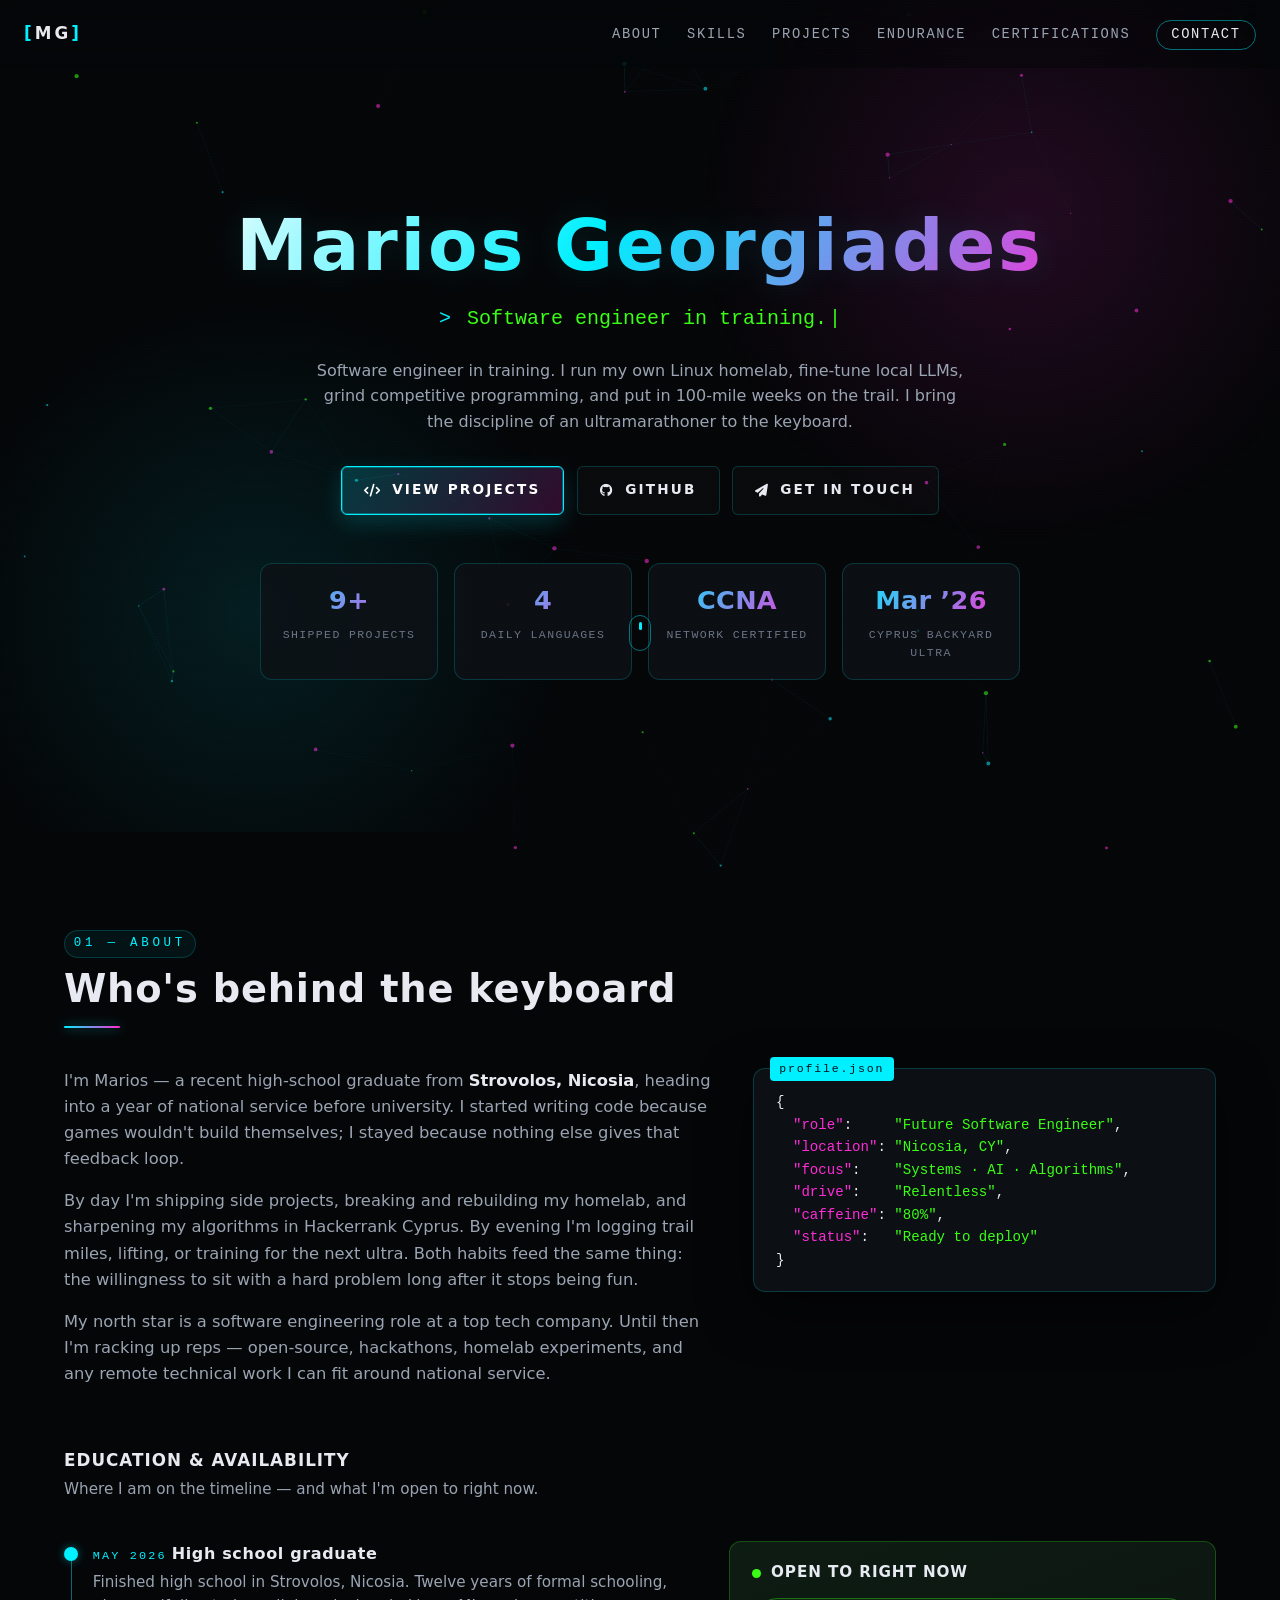
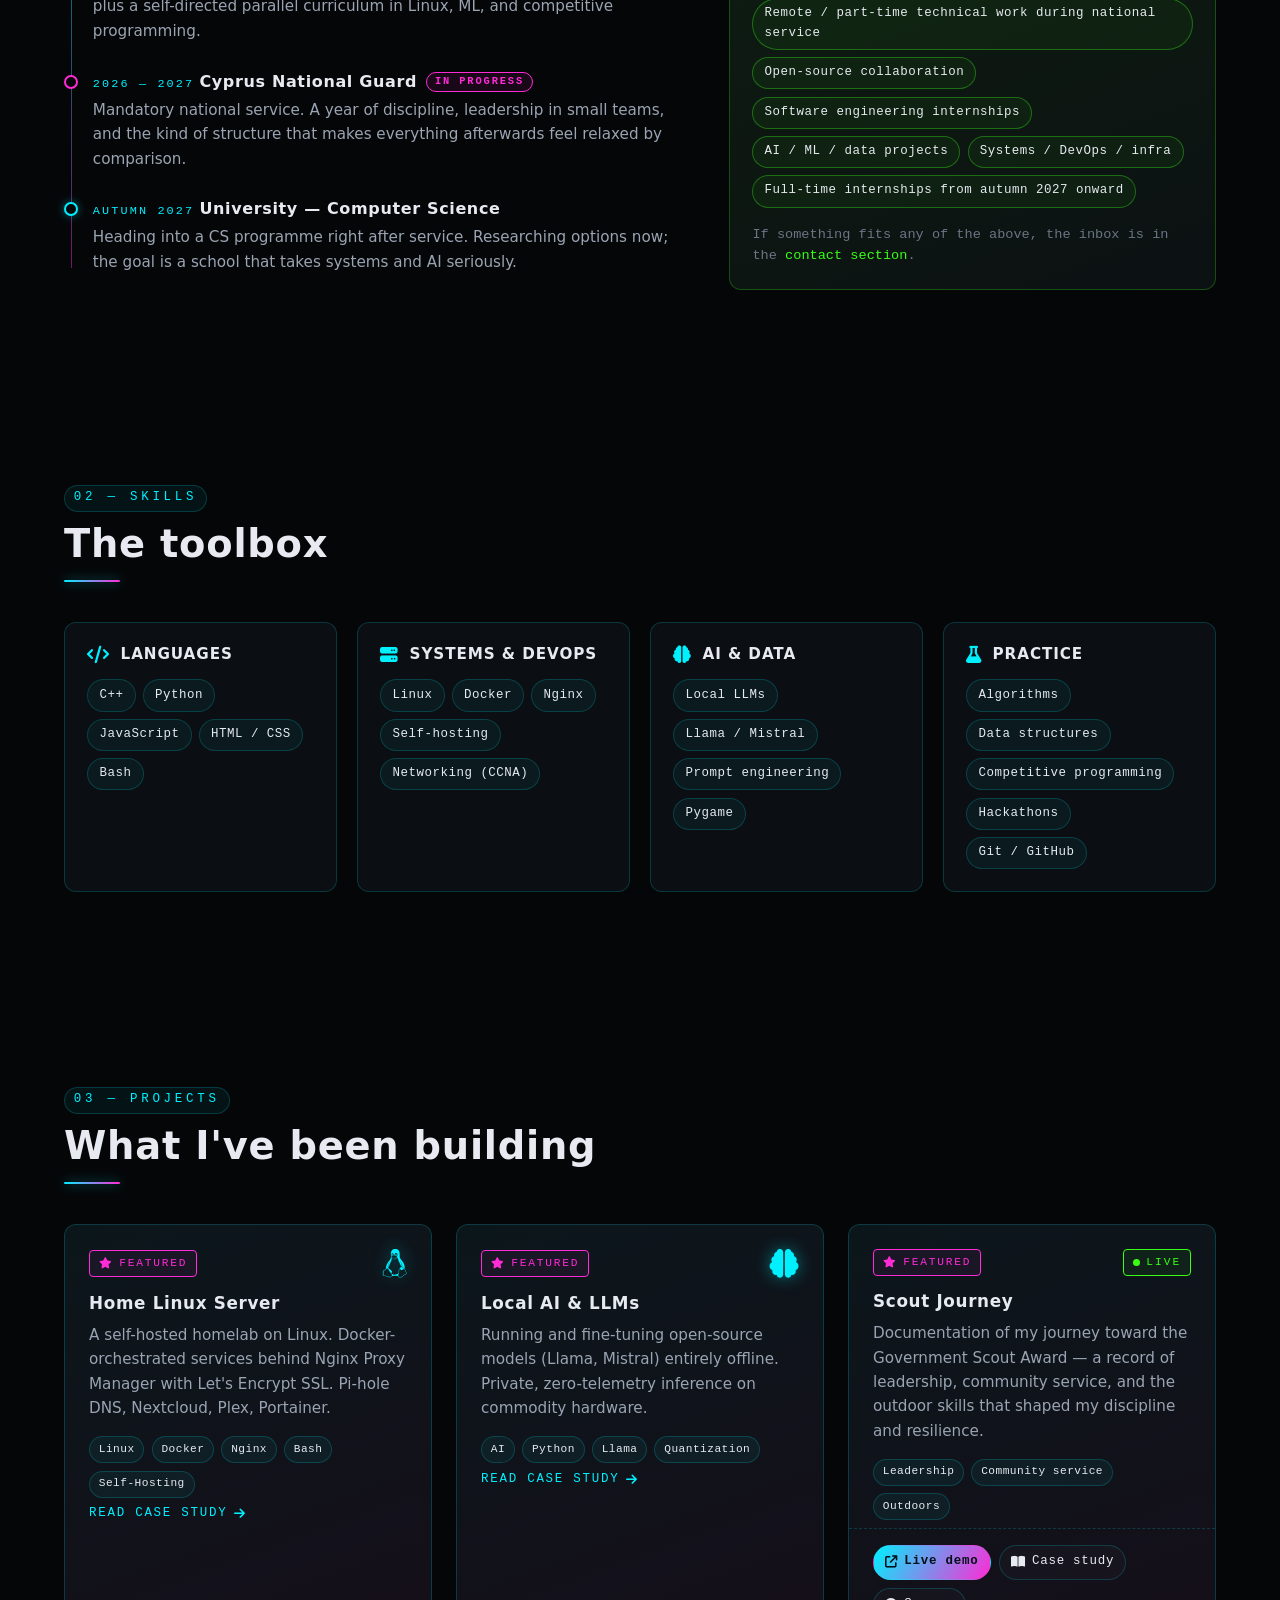
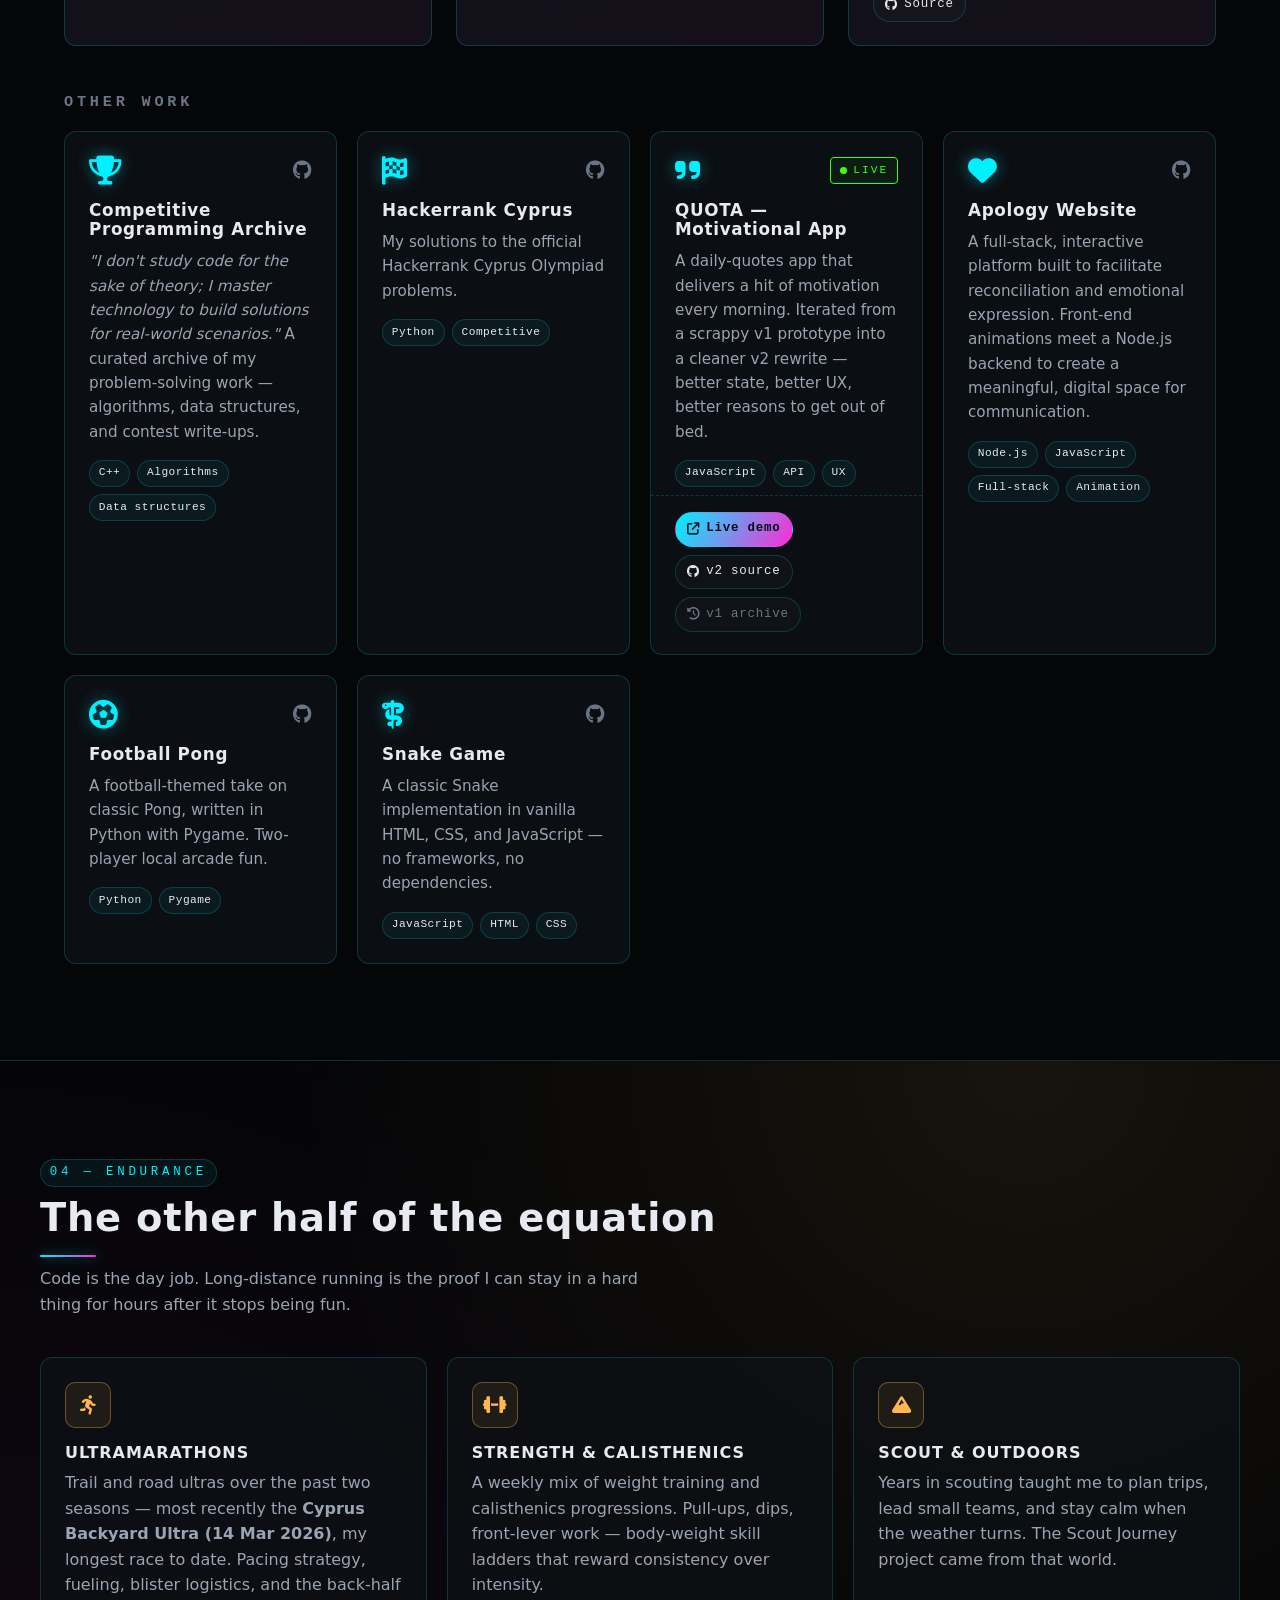
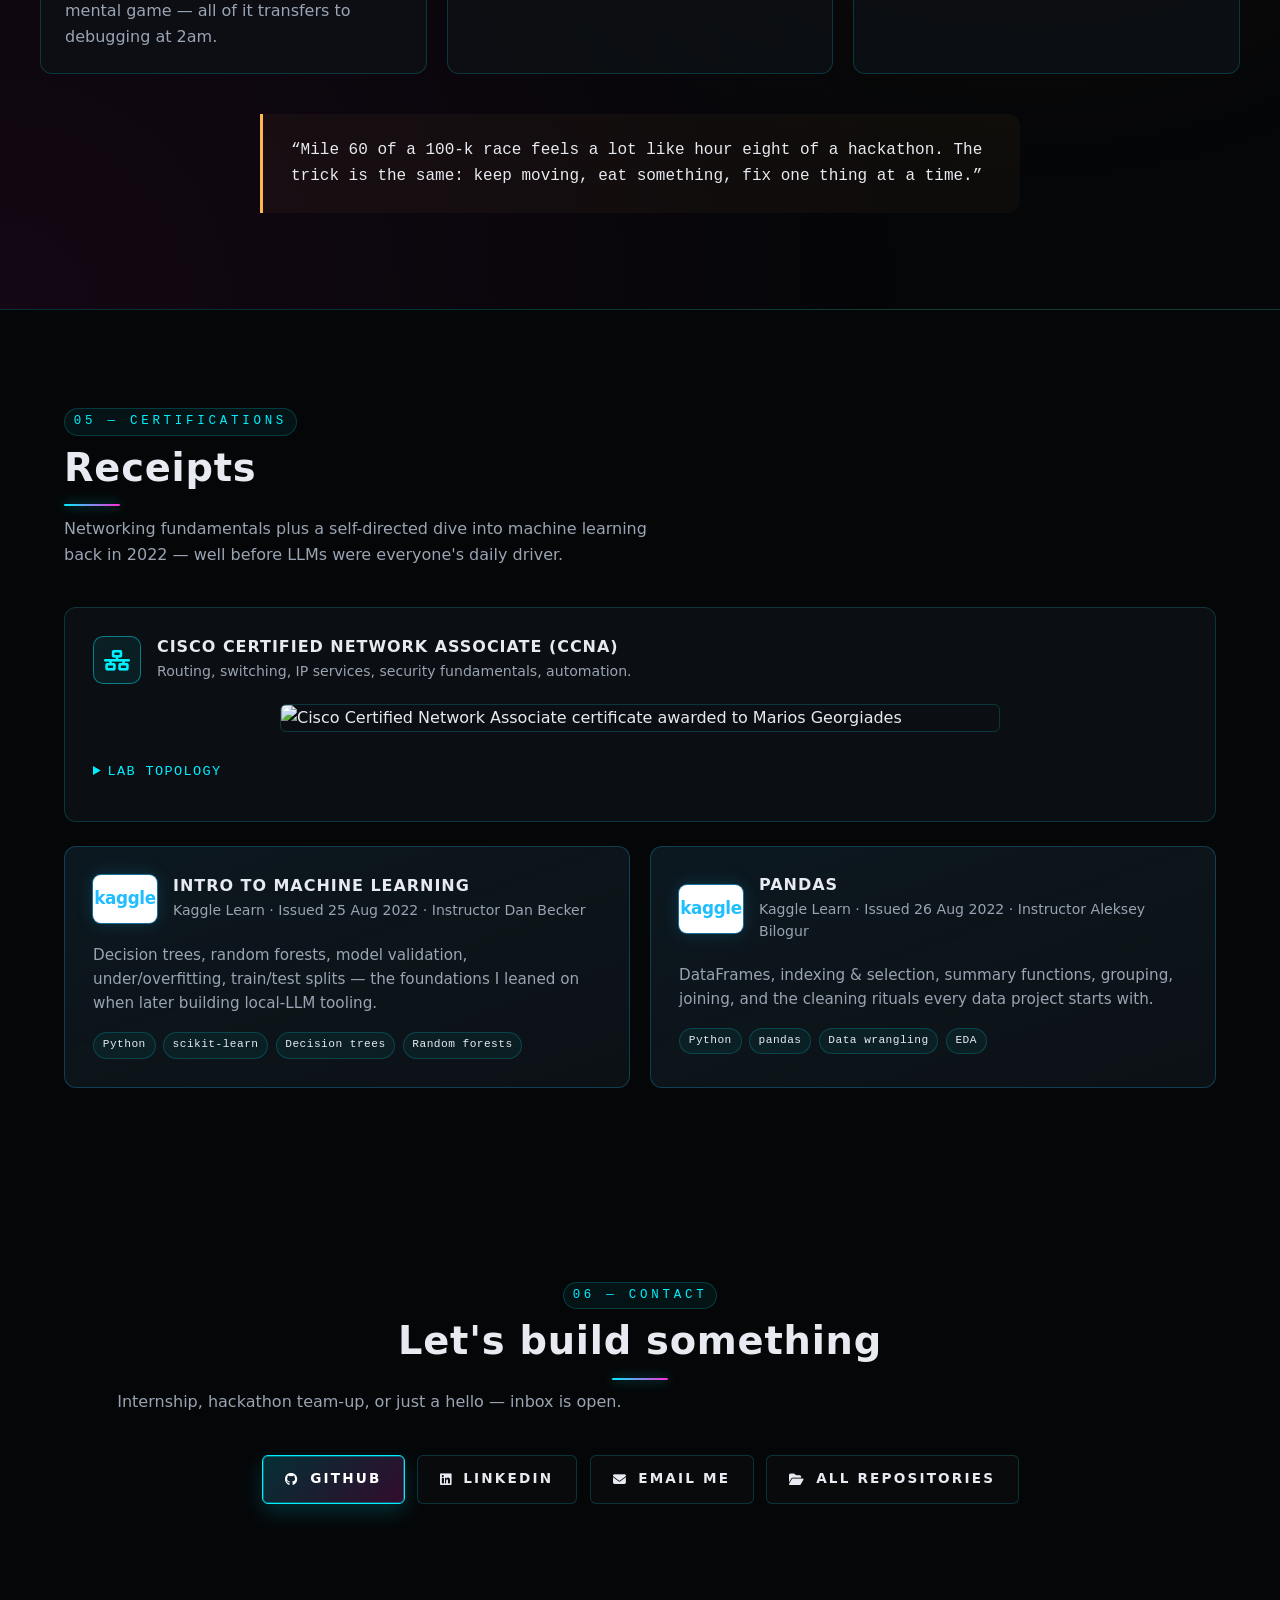
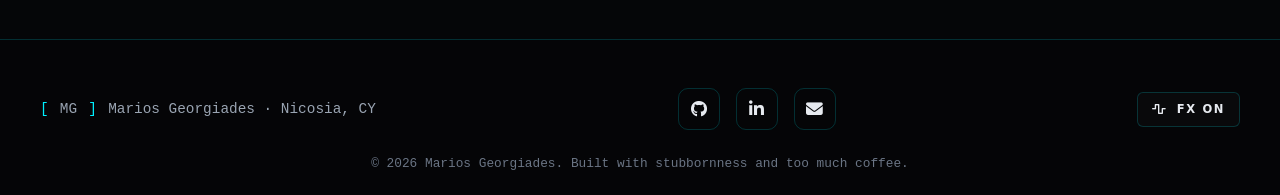
==== index.html @ 0d020280 "Initial commit" ====
<!DOCTYPE html>
<html lang="en">

<head>
	<meta charset="utf-8" />
	<meta name="viewport" content="width=device-width, initial-scale=1" />
	<meta name="referrer" content="strict-origin-when-cross-origin" />
	<title>Marios Georgiades — Software Engineer & Endurance Athlete</title>
	<meta name="description"
		content="Marios Georgiades — recent high-school graduate from Nicosia building homelabs, local LLMs, and competitive-programming solutions. Cyprus Backyard Ultra finisher." />
	<meta name="author" content="Marios Georgiades" />
	<meta name="theme-color" content="#050505" />

	<meta property="og:type" content="website" />
	<meta property="og:title" content="Marios Georgiades — Software Engineer & Endurance Athlete" />
	<meta property="og:description"
		content="Recent high-school graduate from Nicosia. Homelabs, local LLMs, competitive programming, Cyprus Backyard Ultra finisher." />
	<meta name="twitter:card" content="summary_large_image" />

	<script type="application/ld+json">
	{
		"@context": "https://schema.org",
		"@type": "Person",
		"name": "Marios Georgiades",
		"jobTitle": "Aspiring Software Engineer",
		"description": "Recent high-school graduate, developer, and ultramarathoner from Strovolos, Nicosia. Heading into national service before university.",
		"url": "https://github.com/MariosGeorgiades",
		"sameAs": ["https://github.com/MariosGeorgiades","https://www.linkedin.com/in/marios-georgiades"],
		"knowsAbout": ["Software Engineering","Linux","Docker","Local LLMs","Competitive Programming","Networking"],
		"address": {"@type":"PostalAddress","addressLocality":"Strovolos","addressRegion":"Nicosia","addressCountry":"CY"}
	}
	</script>

	<meta http-equiv="Content-Security-Policy"
		content="default-src 'self'; script-src 'self' https://cdnjs.cloudflare.com; style-src 'self' 'unsafe-inline' https://fonts.googleapis.com https://cdnjs.cloudflare.com; font-src 'self' https://fonts.gstatic.com https://cdnjs.cloudflare.com data:; img-src 'self' data:; object-src 'none'; base-uri 'self'; form-action 'self'; frame-ancestors 'none'; upgrade-insecure-requests; connect-src 'self'" />

	<link rel="preconnect" href="https://fonts.googleapis.com" />
	<link rel="preconnect" href="https://fonts.gstatic.com" crossorigin />
	<link rel="stylesheet" href="https://cdnjs.cloudflare.com/ajax/libs/font-awesome/6.5.1/css/all.min.css" />
	<link rel="stylesheet" href="main.css" />
	<link rel="icon" type="image/svg+xml" href="data:image/svg+xml;utf8,%3Csvg%20xmlns=%22http://www.w3.org/2000/svg%22%20viewBox=%220%200%2064%2064%22%3E%3Crect%20width=%2264%22%20height=%2264%22%20rx=%2212%22%20fill=%22%23050608%22/%3E%3Ctext%20x=%2232%22%20y=%2240%22%20text-anchor=%22middle%22%20font-family=%22Orbitron,monospace%22%20font-weight=%22900%22%20font-size=%2226%22%20fill=%22%2300f0ff%22%3EMG%3C/text%3E%3C/svg%3E" />
</head>

<body class="is-preload">

	<a href="#main-content" class="skip-link">Skip to content</a>

	<canvas id="bg-canvas" aria-hidden="true"></canvas>

	<div id="hidden-terminal" class="hidden" aria-hidden="true">
		<div class="terminal-window">
			<div class="terminal-header">
				<div class="terminal-buttons">
					<span class="terminal-close" role="button" tabindex="0" aria-label="Close terminal"></span>
					<span class="terminal-min"></span>
					<span class="terminal-max"></span>
				</div>
				<div class="terminal-title">marios-georgiades:~</div>
			</div>
			<div class="terminal-body">
				<p>MariosGeorgiades [Version 2.0.26]</p>
				<p>(c) 2026 MG Corp. All rights reserved.</p>
				<br>
				<p>C:\Users\Guest&gt; help</p>
				<p><span class="terminal-highlight">SECRET_COMMANDS.txt</span></p>
				<p> - about (Displays bio)</p>
				<p> - projects (Lists key skills)</p>
				<p> - contact (Provides contact info)</p>
				<p> - exit (Closes this terminal)</p>
				<br>
				<p>C:\Users\Guest&gt; You found the Konami code. Nice.</p>
				<p>C:\Users\Guest&gt; Press 'Esc' to close this window.</p>
				<p class="terminal-cursor">_</p>
			</div>
		</div>
	</div>

	<header id="topnav" role="banner">
		<a href="#hero" class="nav-brand" aria-label="Marios Georgiades — home">
			<span class="brand-bracket">[</span>MG<span class="brand-bracket">]</span>
		</a>
		<nav id="primary-nav" aria-label="Primary">
			<button class="nav-toggle" aria-expanded="false" aria-controls="nav-list" aria-label="Toggle navigation">
				<span></span><span></span><span></span>
			</button>
			<ul id="nav-list">
				<li><a href="#about">About</a></li>
				<li><a href="#skills">Skills</a></li>
				<li><a href="#projects">Projects</a></li>
				<li><a href="#endurance">Endurance</a></li>
				<li><a href="#certifications">Certifications</a></li>
				<li><a href="#contact" class="nav-cta">Contact</a></li>
			</ul>
		</nav>
	</header>

	<main id="main-content">

		<section id="hero" class="hero">
			<div class="hero-inner">
				<h1 class="hero-name" data-glitch="Marios Georgiades">Marios Georgiades</h1>
				<p class="hero-role">
					<span class="hero-role-prefix">&gt; </span><span id="hero-typed" aria-live="polite"></span><span class="caret" aria-hidden="true">|</span>
				</p>
				<p class="hero-tagline">
					Software engineer in training. I run my own Linux homelab, fine-tune local LLMs,
					grind competitive programming, and put in 100&#8209;mile weeks on the trail. I bring the
					discipline of an ultramarathoner to the keyboard.
				</p>
				<div class="hero-actions">
					<a href="#projects" class="btn btn-primary">
						<i class="fa-solid fa-code" aria-hidden="true"></i> View projects
					</a>
					<a href="https://github.com/MariosGeorgiades" class="btn btn-ghost" rel="noopener">
						<i class="fa-brands fa-github" aria-hidden="true"></i> GitHub
					</a>
					<a href="#contact" class="btn btn-ghost">
						<i class="fa-solid fa-paper-plane" aria-hidden="true"></i> Get in touch
					</a>
				</div>

				<div class="hero-stats" aria-label="Quick stats">
					<div class="stat"><span class="stat-num">9+</span><span class="stat-label">Shipped projects</span></div>
					<div class="stat"><span class="stat-num">4</span><span class="stat-label">Daily languages</span></div>
					<div class="stat"><span class="stat-num">CCNA</span><span class="stat-label">Network certified</span></div>
					<div class="stat"><span class="stat-num">Mar &rsquo;26</span><span class="stat-label">Cyprus Backyard Ultra</span></div>
				</div>

				<div class="scroll-cue" aria-hidden="true"><span></span></div>
			</div>
		</section>

		<section id="about" class="section">
			<div class="section-header">
				<span class="eyebrow">01 — About</span>
				<h2>Who's behind the keyboard</h2>
			</div>
			<div class="about-grid">
				<div class="about-copy">
					<p>I'm Marios — a recent high-school graduate from <strong>Strovolos, Nicosia</strong>, heading into a year of national service before university. I started writing code because games wouldn't build themselves; I stayed because nothing else gives that feedback loop.</p>
					<p>By day I'm shipping side projects, breaking and rebuilding my homelab, and sharpening my algorithms in Hackerrank Cyprus. By evening I'm logging trail miles, lifting, or training for the next ultra. Both habits feed the same thing: the willingness to sit with a hard problem long after it stops being fun.</p>
					<p>My north star is a software engineering role at a top tech company. Until then I'm racking up reps — open-source, hackathons, homelab experiments, and any remote technical work I can fit around national service.</p>
				</div>
				<aside class="about-card" aria-label="Profile snapshot">
					<pre class="code-stats"><code>{
  <span class="key">"role"</span>:     <span class="string">"Future Software Engineer"</span>,
  <span class="key">"location"</span>: <span class="string">"Nicosia, CY"</span>,
  <span class="key">"focus"</span>:    <span class="string">"Systems · AI · Algorithms"</span>,
  <span class="key">"drive"</span>:    <span class="string">"Relentless"</span>,
  <span class="key">"caffeine"</span>: <span class="string">"80%"</span>,
  <span class="key">"status"</span>:   <span class="string">"Ready to deploy"</span>
}</code></pre>
				</aside>
			</div>

			<div class="edu-strip">
				<header class="edu-strip-header">
					<h3>Education &amp; availability</h3>
					<p>Where I am on the timeline — and what I'm open to right now.</p>
				</header>
				<ol class="timeline">
					<li class="timeline-item is-done">
						<span class="timeline-dot" aria-hidden="true"></span>
						<div class="timeline-body">
							<span class="timeline-date">May 2026</span>
							<h4>High school graduate</h4>
							<p>Finished high school in Strovolos, Nicosia. Twelve years of formal schooling, plus a self-directed parallel curriculum in Linux, ML, and competitive programming.</p>
						</div>
					</li>
					<li class="timeline-item is-current">
						<span class="timeline-dot" aria-hidden="true"></span>
						<div class="timeline-body">
							<span class="timeline-date">2026 — 2027</span>
							<h4>Cyprus National Guard <span class="timeline-tag">In progress</span></h4>
							<p>Mandatory national service. A year of discipline, leadership in small teams, and the kind of structure that makes everything afterwards feel relaxed by comparison.</p>
						</div>
					</li>
					<li class="timeline-item">
						<span class="timeline-dot" aria-hidden="true"></span>
						<div class="timeline-body">
							<span class="timeline-date">Autumn 2027</span>
							<h4>University — Computer Science</h4>
							<p>Heading into a CS programme right after service. Researching options now; the goal is a school that takes systems and AI seriously.</p>
						</div>
					</li>
				</ol>

				<div class="open-to">
					<div class="open-to-head">
						<span class="status-dot" aria-hidden="true"></span>
						<h4>Open to right now</h4>
					</div>
					<ul class="chips">
						<li>Remote / part-time technical work during national service</li>
						<li>Open-source collaboration</li>
						<li>Software engineering internships</li>
						<li>AI / ML / data projects</li>
						<li>Systems / DevOps / infra</li>
						<li>Full-time internships from autumn 2027 onward</li>
					</ul>
					<p class="open-to-note">If something fits any of the above, the inbox is in the <a href="#contact">contact section</a>.</p>
				</div>
			</div>
		</section>

		<section id="skills" class="section">
			<div class="section-header">
				<span class="eyebrow">02 — Skills</span>
				<h2>The toolbox</h2>
			</div>
			<div class="skills-grid">
				<article class="skill-cluster">
					<header><i class="fa-solid fa-code" aria-hidden="true"></i><h3>Languages</h3></header>
					<ul class="chips"><li>C++</li><li>Python</li><li>JavaScript</li><li>HTML / CSS</li><li>Bash</li></ul>
				</article>
				<article class="skill-cluster">
					<header><i class="fa-solid fa-server" aria-hidden="true"></i><h3>Systems &amp; DevOps</h3></header>
					<ul class="chips"><li>Linux</li><li>Docker</li><li>Nginx</li><li>Self-hosting</li><li>Networking (CCNA)</li></ul>
				</article>
				<article class="skill-cluster">
					<header><i class="fa-solid fa-brain" aria-hidden="true"></i><h3>AI &amp; Data</h3></header>
					<ul class="chips"><li>Local LLMs</li><li>Llama / Mistral</li><li>Prompt engineering</li><li>Pygame</li></ul>
				</article>
				<article class="skill-cluster">
					<header><i class="fa-solid fa-flask" aria-hidden="true"></i><h3>Practice</h3></header>
					<ul class="chips"><li>Algorithms</li><li>Data structures</li><li>Competitive programming</li><li>Hackathons</li><li>Git / GitHub</li></ul>
				</article>
			</div>
		</section>

		<section id="projects" class="section">
			<div class="section-header">
				<span class="eyebrow">03 — Projects</span>
				<h2>What I've been building</h2>
			</div>

			<div class="featured-grid">
				<article class="project-card project-card--featured">
					<a class="project-card-link" href="projects/home-linux-server.html" aria-label="Home Linux Server case study">
						<div class="project-card-top">
							<span class="featured-badge"><i class="fa-solid fa-star" aria-hidden="true"></i> Featured</span>
							<i class="fa-brands fa-linux project-icon" aria-hidden="true"></i>
						</div>
						<h3>Home Linux Server</h3>
						<p>A self-hosted homelab on Linux. Docker-orchestrated services behind Nginx Proxy Manager with Let's Encrypt SSL. Pi-hole DNS, Nextcloud, Plex, Portainer.</p>
						<ul class="chips chips-sm"><li>Linux</li><li>Docker</li><li>Nginx</li><li>Bash</li><li>Self-Hosting</li></ul>
						<span class="card-cta">Read case study <i class="fa-solid fa-arrow-right" aria-hidden="true"></i></span>
					</a>
				</article>

				<article class="project-card project-card--featured">
					<a class="project-card-link" href="projects/local-ai-llms.html" aria-label="Local AI &amp; LLMs case study">
						<div class="project-card-top">
							<span class="featured-badge"><i class="fa-solid fa-star" aria-hidden="true"></i> Featured</span>
							<i class="fa-solid fa-brain project-icon" aria-hidden="true"></i>
						</div>
						<h3>Local AI &amp; LLMs</h3>
						<p>Running and fine-tuning open-source models (Llama, Mistral) entirely offline. Private, zero-telemetry inference on commodity hardware.</p>
						<ul class="chips chips-sm"><li>AI</li><li>Python</li><li>Llama</li><li>Quantization</li></ul>
						<span class="card-cta">Read case study <i class="fa-solid fa-arrow-right" aria-hidden="true"></i></span>
					</a>
				</article>

				<article class="project-card project-card--featured project-card--multi">
					<div class="project-card-body">
						<div class="project-card-top">
							<span class="featured-badge"><i class="fa-solid fa-star" aria-hidden="true"></i> Featured</span>
							<span class="live-badge"><span class="live-dot" aria-hidden="true"></span> Live</span>
						</div>
						<h3><a href="projects/scout-journey.html" class="card-title-link">Scout Journey</a></h3>
						<p>Documentation of my journey toward the Government Scout Award — a record of leadership, community service, and the outdoor skills that shaped my discipline and resilience.</p>
						<ul class="chips chips-sm"><li>Leadership</li><li>Community service</li><li>Outdoors</li></ul>
					</div>
					<div class="project-card-actions">
						<a href="https://scout-journey.vercel.app/" rel="noopener" class="action-link action-primary">
							<i class="fa-solid fa-arrow-up-right-from-square" aria-hidden="true"></i> Live demo
						</a>
						<a href="projects/scout-journey.html" class="action-link">
							<i class="fa-solid fa-book-open" aria-hidden="true"></i> Case study
						</a>
						<a href="https://github.com/MariosGeorgiades/scout-journey-" rel="noopener" class="action-link">
							<i class="fa-brands fa-github" aria-hidden="true"></i> Source
						</a>
					</div>
				</article>
			</div>

			<h3 class="subsection-title">Other work</h3>
			<div class="projects-grid">
				<article class="project-card">
					<a class="project-card-link" href="https://github.com/MariosGeorgiades/Competitive-Programming-Archive" rel="noopener">
						<div class="project-card-top"><i class="fa-solid fa-trophy project-icon" aria-hidden="true"></i><i class="fa-brands fa-github source-icon" aria-hidden="true"></i></div>
						<h3>Competitive Programming Archive</h3>
						<p><em>"I don't study code for the sake of theory; I master technology to build solutions for real-world scenarios."</em> A curated archive of my problem-solving work — algorithms, data structures, and contest write-ups.</p>
						<ul class="chips chips-sm"><li>C++</li><li>Algorithms</li><li>Data structures</li></ul>
					</a>
				</article>
				<article class="project-card">
					<a class="project-card-link" href="https://github.com/MariosGeorgiades/Hackerrank-Cyprus" rel="noopener">
						<div class="project-card-top"><i class="fa-solid fa-flag-checkered project-icon" aria-hidden="true"></i><i class="fa-brands fa-github source-icon" aria-hidden="true"></i></div>
						<h3>Hackerrank Cyprus</h3>
						<p>My solutions to the official Hackerrank Cyprus Olympiad problems.</p>
						<ul class="chips chips-sm"><li>Python</li><li>Competitive</li></ul>
					</a>
				</article>
				<article class="project-card project-card--multi">
					<div class="project-card-body">
						<div class="project-card-top">
							<i class="fa-solid fa-quote-right project-icon" aria-hidden="true"></i>
							<span class="live-badge"><span class="live-dot" aria-hidden="true"></span> Live</span>
						</div>
						<h3><a href="https://quota-v2.vercel.app/" rel="noopener" class="card-title-link">QUOTA — Motivational App</a></h3>
						<p>A daily-quotes app that delivers a hit of motivation every morning. Iterated from a scrappy v1 prototype into a cleaner v2 rewrite — better state, better UX, better reasons to get out of bed.</p>
						<ul class="chips chips-sm"><li>JavaScript</li><li>API</li><li>UX</li></ul>
					</div>
					<div class="project-card-actions">
						<a href="https://quota-v2.vercel.app/" rel="noopener" class="action-link action-primary">
							<i class="fa-solid fa-arrow-up-right-from-square" aria-hidden="true"></i> Live demo
						</a>
						<a href="https://github.com/MariosGeorgiades/QUOTA-v2" rel="noopener" class="action-link">
							<i class="fa-brands fa-github" aria-hidden="true"></i> v2 source
						</a>
						<a href="https://github.com/MariosGeorgiades/quota-V1" rel="noopener" class="action-link action-muted">
							<i class="fa-solid fa-clock-rotate-left" aria-hidden="true"></i> v1 archive
						</a>
					</div>
				</article>
				<article class="project-card">
					<a class="project-card-link" href="https://github.com/MariosGeorgiades/APOLOGY_WEBSITE" rel="noopener">
						<div class="project-card-top"><i class="fa-solid fa-heart project-icon" aria-hidden="true"></i><i class="fa-brands fa-github source-icon" aria-hidden="true"></i></div>
						<h3>Apology Website</h3>
						<p>A full-stack, interactive platform built to facilitate reconciliation and emotional expression. Front-end animations meet a Node.js backend to create a meaningful, digital space for communication.</p>
						<ul class="chips chips-sm"><li>Node.js</li><li>JavaScript</li><li>Full-stack</li><li>Animation</li></ul>
					</a>
				</article>
				<article class="project-card">
					<a class="project-card-link" href="https://github.com/MariosGeorgiades/Python-Project-/blob/main/foodball%20Game%20Pong.py" rel="noopener">
						<div class="project-card-top"><i class="fa-solid fa-futbol project-icon" aria-hidden="true"></i><i class="fa-brands fa-github source-icon" aria-hidden="true"></i></div>
						<h3>Football Pong</h3>
						<p>A football-themed take on classic Pong, written in Python with Pygame. Two-player local arcade fun.</p>
						<ul class="chips chips-sm"><li>Python</li><li>Pygame</li></ul>
					</a>
				</article>
				<article class="project-card">
					<a class="project-card-link" href="https://github.com/MariosGeorgiades/snake-game" rel="noopener">
						<div class="project-card-top"><i class="fa-solid fa-staff-snake project-icon" aria-hidden="true"></i><i class="fa-brands fa-github source-icon" aria-hidden="true"></i></div>
						<h3>Snake Game</h3>
						<p>A classic Snake implementation in vanilla HTML, CSS, and JavaScript — no frameworks, no dependencies.</p>
						<ul class="chips chips-sm"><li>JavaScript</li><li>HTML</li><li>CSS</li></ul>
					</a>
				</article>
			</div>
		</section>

		<section id="endurance" class="section section-endurance">
			<div class="section-header">
				<span class="eyebrow">04 — Endurance</span>
				<h2>The other half of the equation</h2>
				<p class="section-sub">Code is the day job. Long-distance running is the proof I can stay in a hard thing for hours after it stops being fun.</p>
			</div>

			<div class="endurance-grid">
				<article class="endurance-card">
					<div class="endurance-icon"><i class="fa-solid fa-person-running" aria-hidden="true"></i></div>
					<h3>Ultramarathons</h3>
					<p>Trail and road ultras over the past two seasons — most recently the <strong>Cyprus Backyard Ultra (14 Mar 2026)</strong>, my longest race to date. Pacing strategy, fueling, blister logistics, and the back-half mental game — all of it transfers to debugging at 2am.</p>
				</article>
				<article class="endurance-card">
					<div class="endurance-icon"><i class="fa-solid fa-dumbbell" aria-hidden="true"></i></div>
					<h3>Strength &amp; Calisthenics</h3>
					<p>A weekly mix of weight training and calisthenics progressions. Pull-ups, dips, front-lever work — body-weight skill ladders that reward consistency over intensity.</p>
				</article>
				<article class="endurance-card">
					<div class="endurance-icon"><i class="fa-solid fa-mountain" aria-hidden="true"></i></div>
					<h3>Scout &amp; Outdoors</h3>
					<p>Years in scouting taught me to plan trips, lead small teams, and stay calm when the weather turns. The Scout Journey project came from that world.</p>
				</article>
			</div>

			<blockquote class="endurance-quote">
				&ldquo;Mile 60 of a 100&#8209;k race feels a lot like hour eight of a hackathon. The trick is the same: keep moving, eat something, fix one thing at a time.&rdquo;
			</blockquote>
		</section>

		<section id="certifications" class="section">
			<div class="section-header">
				<span class="eyebrow">05 — Certifications</span>
				<h2>Receipts</h2>
				<p class="section-sub">Networking fundamentals plus a self-directed dive into machine learning back in 2022 — well before LLMs were everyone's daily driver.</p>
			</div>

			<article class="cert-card cert-card--featured">
				<div class="cert-meta">
					<i class="fa-solid fa-network-wired cert-icon" aria-hidden="true"></i>
					<div>
						<h3>Cisco Certified Network Associate (CCNA)</h3>
						<p class="cert-sub">Routing, switching, IP services, security fundamentals, automation.</p>
					</div>
				</div>
				<img src="images/ccna-certificate.png" alt="Cisco Certified Network Associate certificate awarded to Marios Georgiades" class="certificate-image" loading="lazy" />
				<details class="cert-topology">
					<summary>Lab topology</summary>
					<pre class="network-topology">
        [ ISP Cloud ]
              |
       .-----[ R1 ]-----.
       |   (Router)     |
    [ SW1 ]          [ SW2 ]
 (L2 Switch)      (L2 Switch)
   /   \            /   \
[PC1] [PC2]     [SRV1] [PC3]
					</pre>
				</details>
			</article>

			<div class="cert-grid">
				<article class="cert-card cert-card--kaggle">
					<div class="cert-meta">
						<span class="cert-issuer-badge">kaggle</span>
						<div>
							<h3>Intro to Machine Learning</h3>
							<p class="cert-sub">Kaggle Learn · Issued 25 Aug 2022 · Instructor Dan Becker</p>
						</div>
					</div>
					<p class="cert-blurb">Decision trees, random forests, model validation, under/overfitting, train/test splits — the foundations I leaned on when later building local-LLM tooling.</p>
					<ul class="chips chips-sm"><li>Python</li><li>scikit-learn</li><li>Decision trees</li><li>Random forests</li></ul>
				</article>

				<article class="cert-card cert-card--kaggle">
					<div class="cert-meta">
						<span class="cert-issuer-badge">kaggle</span>
						<div>
							<h3>Pandas</h3>
							<p class="cert-sub">Kaggle Learn · Issued 26 Aug 2022 · Instructor Aleksey Bilogur</p>
						</div>
					</div>
					<p class="cert-blurb">DataFrames, indexing &amp; selection, summary functions, grouping, joining, and the cleaning rituals every data project starts with.</p>
					<ul class="chips chips-sm"><li>Python</li><li>pandas</li><li>Data wrangling</li><li>EDA</li></ul>
				</article>
			</div>
		</section>

		<section id="contact" class="section section-contact">
			<div class="section-header center">
				<span class="eyebrow">06 — Contact</span>
				<h2>Let's build something</h2>
				<p class="section-sub">Internship, hackathon team-up, or just a hello — inbox is open.</p>
			</div>
			<div class="contact-actions">
				<a class="btn btn-primary" href="https://github.com/MariosGeorgiades" rel="noopener">
					<i class="fa-brands fa-github" aria-hidden="true"></i> GitHub
				</a>
				<a class="btn btn-ghost" href="https://www.linkedin.com/in/marios-georgiades" rel="noopener">
					<i class="fa-brands fa-linkedin" aria-hidden="true"></i> LinkedIn
				</a>
				<a class="btn btn-ghost" href="mailto:marios.subscription@gmail.com">
					<i class="fa-solid fa-envelope" aria-hidden="true"></i> Email me
				</a>
				<a class="btn btn-ghost" href="https://github.com/MariosGeorgiades?tab=repositories" rel="noopener">
					<i class="fa-solid fa-folder-open" aria-hidden="true"></i> All repositories
				</a>
			</div>		</section>

	</main>

	<footer id="footer" role="contentinfo">
		<div class="footer-inner">
			<div class="footer-brand">
				<span class="brand-bracket">[</span>MG<span class="brand-bracket">]</span>
				<span>Marios Georgiades · Nicosia, CY</span>
			</div>
			<ul class="icons alt">
				<li><a href="https://github.com/MariosGeorgiades" rel="noopener" aria-label="GitHub"><i class="fa-brands fa-github" aria-hidden="true"></i><span class="label">GitHub</span></a></li>
				<li><a href="https://www.linkedin.com/in/marios-georgiades" rel="noopener" aria-label="LinkedIn"><i class="fa-brands fa-linkedin-in" aria-hidden="true"></i><span class="label">LinkedIn</span></a></li>
				<li><a href="mailto:marios.subscription@gmail.com" aria-label="Email"><i class="fa-solid fa-envelope" aria-hidden="true"></i><span class="label">Email</span></a></li>
			</ul>
			<div class="footer-controls">
				<button id="motion-toggle" class="btn btn-ghost btn-sm" aria-label="Toggle background animations">
					<i class="fa-solid fa-wave-square" aria-hidden="true"></i> FX on
				</button>
			</div>
		</div>
		<p class="footer-meta">© <span id="copyright-year">2026</span> Marios Georgiades. Built with stubbornness and too much coffee.</p>
	</footer>

	<script src="https://cdnjs.cloudflare.com/ajax/libs/jquery/3.7.1/jquery.min.js"></script>
	<script src="assets/js/util.js"></script>
	<script src="assets/js/main.js"></script>
	<script src="assets/js/particles.js"></script>

</body>

</html>
---- main.css ----
/* ============================================================
   Marios Georgiades — Portfolio
   Design system: refined cyberpunk / neon. Strong upgrade pass.
   ============================================================ */

@import url('https://fonts.googleapis.com/css2?family=Orbitron:wght@500;700;900&family=Share+Tech+Mono&family=Inter:wght@400;500;600;700&display=swap');

/* ----- Design tokens ----- */
:root {
	--neon-green: #39ff14;
	--neon-pink: #ff2bd6;
	--neon-cyan: #00f0ff;
	--neon-cyan-dim: rgba(0, 240, 255, 0.55);
	--neon-amber: #ffb84d;
	--bg: #050608;
	--bg-elev: #0b0d12;
	--bg-elev-2: #11141b;
	--surface: rgba(13, 17, 23, 0.78);
	--surface-strong: rgba(13, 17, 23, 0.94);
	--border: rgba(0, 240, 255, 0.18);
	--border-strong: rgba(0, 240, 255, 0.45);
	--text: #e7eaf0;
	--text-dim: #9aa4b2;
	--text-mute: #6b7585;
	--grid-color: rgba(0, 240, 255, 0.05);

	--font-display: 'Orbitron', system-ui, sans-serif;
	--font-mono: 'Share Tech Mono', ui-monospace, SFMono-Regular, Menlo, monospace;
	--font-body: 'Inter', system-ui, -apple-system, Segoe UI, sans-serif;

	--radius-sm: 6px;
	--radius: 12px;
	--radius-lg: 18px;
	--shadow-glow: 0 0 24px rgba(0, 240, 255, 0.18);
	--shadow-pink: 0 0 18px rgba(255, 43, 214, 0.25);
	--shadow-deep: 0 18px 50px rgba(0, 0, 0, 0.55);

	--maxw: 1200px;
	--ease: cubic-bezier(0.2, 0.7, 0.2, 1);
	--header-h: 68px;
}

/* ----- Reset (modern, minimal) ----- */
*, *::before, *::after { box-sizing: border-box; }
* { margin: 0; padding: 0; }
html { -webkit-text-size-adjust: 100%; scroll-behavior: smooth; }
html, body { height: 100%; }
body {
	background: var(--bg);
	color: var(--text);
	font-family: var(--font-body);
	font-size: 16px;
	line-height: 1.6;
	-webkit-font-smoothing: antialiased;
	overflow-x: hidden;
	background-image:
		radial-gradient(circle at 12% 18%, rgba(0, 240, 255, 0.08), transparent 40%),
		radial-gradient(circle at 88% 12%, rgba(255, 43, 214, 0.07), transparent 45%),
		radial-gradient(circle at 50% 90%, rgba(57, 255, 20, 0.05), transparent 50%),
		linear-gradient(var(--grid-color) 1px, transparent 1px),
		linear-gradient(90deg, var(--grid-color) 1px, transparent 1px),
		var(--bg);
	background-size: auto, auto, auto, 44px 44px, 44px 44px, auto;
	background-attachment: fixed;
}
img, svg { max-width: 100%; display: block; }
ul, ol { list-style: none; }
a { color: inherit; text-decoration: none; transition: color 200ms var(--ease); }
button { font: inherit; color: inherit; background: transparent; border: 0; cursor: pointer; }
input, textarea, select { font: inherit; color: inherit; }
:focus-visible {
	outline: 2px solid var(--neon-cyan);
	outline-offset: 3px;
	border-radius: 2px;
}
::selection { background: var(--neon-cyan); color: #001018; }

/* Skip link */
.skip-link {
	position: absolute; top: -100px; left: 16px;
	background: var(--neon-cyan); color: #001018;
	padding: 8px 14px; border-radius: 6px;
	font-weight: 700; z-index: 9999;
	transition: top 180ms var(--ease);
}
.skip-link:focus { top: 12px; }

/* Subtle CRT scanline overlay (toned down vs original) */
body::before {
	content: "";
	position: fixed; inset: 0;
	pointer-events: none;
	background:
		repeating-linear-gradient(
			to bottom,
			rgba(255, 255, 255, 0.012) 0px,
			rgba(255, 255, 255, 0.012) 1px,
			transparent 1px,
			transparent 3px
		);
	z-index: 9998;
	mix-blend-mode: overlay;
}

/* Background canvas */
#bg-canvas {
	position: fixed; inset: 0;
	width: 100%; height: 100%;
	z-index: -1;
	opacity: 0.55;
	pointer-events: none;
}
body.no-fx #bg-canvas { display: none; }
body.no-fx::before { display: none; }

/* ----- Typography ----- */
h1, h2, h3, h4, h5, h6 {
	font-family: var(--font-display);
	color: var(--text);
	letter-spacing: 0.02em;
	line-height: 1.15;
	font-weight: 700;
}
h1 { font-size: clamp(2.4rem, 6vw, 4.5rem); font-weight: 900; letter-spacing: 0.04em; }
h2 { font-size: clamp(1.6rem, 3.2vw, 2.4rem); }
h3 { font-size: clamp(1.05rem, 1.6vw, 1.25rem); letter-spacing: 0.06em; text-transform: uppercase; }
p  { color: var(--text-dim); }

.eyebrow {
	display: inline-block;
	font-family: var(--font-mono);
	font-size: 0.78rem;
	letter-spacing: 0.3em;
	text-transform: uppercase;
	color: var(--neon-cyan);
	margin-bottom: 0.6rem;
	padding: 0.18rem 0.55rem;
	border: 1px solid var(--border);
	border-radius: 999px;
	background: rgba(0, 240, 255, 0.06);
}

.section { max-width: var(--maxw); margin: 0 auto; padding: 6rem 1.5rem; scroll-margin-top: var(--header-h); }
.section-header { margin-bottom: 2.5rem; }
.section-header.center { text-align: center; }
.section-header h2 { color: var(--text); }
.section-header h2::after {
	content: "";
	display: block;
	width: 56px; height: 2px;
	margin-top: 0.9rem;
	background: linear-gradient(90deg, var(--neon-cyan), var(--neon-pink));
	box-shadow: 0 0 12px rgba(0, 240, 255, 0.6);
	border-radius: 2px;
}
.section-header.center h2::after { margin-left: auto; margin-right: auto; }
.section-sub { max-width: 60ch; margin-top: 0.6rem; color: var(--text-dim); }
.subsection-title {
	margin: 3rem 0 1.25rem 0;
	font-size: 0.95rem; letter-spacing: 0.25em;
	color: var(--text-mute);
	font-family: var(--font-mono);
	text-transform: uppercase;
}

/* ----- Buttons ----- */
.btn {
	display: inline-flex; align-items: center; gap: 0.6rem;
	padding: 0.78rem 1.4rem;
	font-family: var(--font-display);
	font-size: 0.85rem;
	font-weight: 700;
	letter-spacing: 0.16em;
	text-transform: uppercase;
	border-radius: var(--radius-sm);
	border: 1px solid var(--border-strong);
	transition: transform 200ms var(--ease), box-shadow 200ms var(--ease), background 200ms var(--ease), color 200ms var(--ease);
	white-space: nowrap;
	will-change: transform;
}
.btn i { font-size: 0.95em; }
.btn:hover { transform: translateY(-2px); }
.btn-primary {
	background: linear-gradient(135deg, rgba(0, 240, 255, 0.18), rgba(255, 43, 214, 0.18));
	color: #ffffff;
	border-color: var(--neon-cyan);
	box-shadow: 0 0 0 1px rgba(0, 240, 255, 0.3) inset, 0 8px 22px rgba(0, 240, 255, 0.18);
}
.btn-primary:hover {
	background: linear-gradient(135deg, var(--neon-cyan), var(--neon-pink));
	color: #001018;
	box-shadow: 0 12px 32px rgba(0, 240, 255, 0.35);
}
.btn-ghost {
	background: rgba(255, 255, 255, 0.02);
	color: var(--text);
	border-color: var(--border);
}
.btn-ghost:hover {
	border-color: var(--neon-cyan);
	color: var(--neon-cyan);
	background: rgba(0, 240, 255, 0.06);
}
.btn-sm { padding: 0.45rem 0.85rem; font-size: 0.72rem; letter-spacing: 0.14em; }

/* ----- Top nav ----- */
#topnav {
	position: fixed; top: 0; left: 0; right: 0;
	height: var(--header-h);
	display: flex; align-items: center; justify-content: space-between;
	padding: 0 1.5rem;
	z-index: 1000;
	background: rgba(5, 6, 8, 0.55);
	backdrop-filter: blur(14px) saturate(140%);
	-webkit-backdrop-filter: blur(14px) saturate(140%);
	border-bottom: 1px solid transparent;
	transition: border-color 220ms var(--ease), background 220ms var(--ease);
}
#topnav.scrolled {
	background: rgba(5, 6, 8, 0.85);
	border-bottom-color: var(--border);
}
.nav-brand {
	font-family: var(--font-display);
	font-weight: 900;
	letter-spacing: 0.18em;
	color: var(--text);
	font-size: 1.05rem;
}
.brand-bracket { color: var(--neon-cyan); }
#nav-list {
	display: flex; align-items: center; gap: 1.6rem;
}
#nav-list a {
	font-family: var(--font-mono);
	font-size: 0.86rem;
	letter-spacing: 0.12em;
	color: var(--text-dim);
	text-transform: uppercase;
	position: relative;
	padding: 0.4rem 0;
}
#nav-list a:hover, #nav-list a.is-active { color: var(--neon-cyan); }
#nav-list a::after {
	content: "";
	position: absolute; left: 0; right: 0; bottom: -2px;
	height: 1px;
	background: var(--neon-cyan);
	transform: scaleX(0); transform-origin: left;
	transition: transform 220ms var(--ease);
}
#nav-list a:hover::after, #nav-list a.is-active::after { transform: scaleX(1); }
#nav-list a.nav-cta {
	color: var(--text);
	border: 1px solid var(--border-strong);
	border-radius: 999px;
	padding: 0.4rem 0.9rem;
}
#nav-list a.nav-cta:hover {
	background: var(--neon-cyan); color: #001018; border-color: var(--neon-cyan);
}
#nav-list a.nav-cta::after { display: none; }

.nav-toggle {
	display: none;
	width: 42px; height: 42px;
	padding: 9px;
	border: 1px solid var(--border);
	border-radius: 8px;
}
.nav-toggle span {
	display: block; height: 2px; width: 100%;
	background: var(--text);
	margin: 4px 0;
	transition: transform 200ms var(--ease), opacity 200ms var(--ease);
}
.nav-toggle[aria-expanded="true"] span:nth-child(1) { transform: translateY(6px) rotate(45deg); }
.nav-toggle[aria-expanded="true"] span:nth-child(2) { opacity: 0; }
.nav-toggle[aria-expanded="true"] span:nth-child(3) { transform: translateY(-6px) rotate(-45deg); }

@media (max-width: 820px) {
	.nav-toggle { display: block; }
	#nav-list {
		position: absolute; top: var(--header-h); left: 0; right: 0;
		flex-direction: column; gap: 0;
		background: rgba(5, 6, 8, 0.97);
		border-bottom: 1px solid var(--border);
		padding: 0.5rem 1.5rem 1.25rem 1.5rem;
		max-height: 0; overflow: hidden;
		transition: max-height 280ms var(--ease);
	}
	#nav-list.open { max-height: 480px; }
	#nav-list li { width: 100%; }
	#nav-list a { display: block; padding: 0.9rem 0; border-bottom: 1px solid rgba(255,255,255,0.04); }
}

/* ----- Hero ----- */
.hero {
	min-height: calc(100vh - var(--header-h));
	display: flex; align-items: center; justify-content: center;
	padding: calc(var(--header-h) + 3rem) 1.5rem 4rem;
	position: relative;
	overflow: hidden;
}
.hero::before {
	content: "";
	position: absolute; inset: -20% -10% auto auto;
	width: 60vw; height: 60vw;
	background: radial-gradient(circle, rgba(255, 43, 214, 0.12), transparent 60%);
	z-index: 0;
	pointer-events: none;
}
.hero::after {
	content: "";
	position: absolute; inset: auto auto -20% -10%;
	width: 60vw; height: 60vw;
	background: radial-gradient(circle, rgba(0, 240, 255, 0.10), transparent 60%);
	z-index: 0;
	pointer-events: none;
}
.hero-inner { max-width: 920px; width: 100%; text-align: center; position: relative; z-index: 1; }
.hero-tag {
	display: inline-flex; align-items: center; gap: 0.55rem;
	padding: 0.35rem 0.95rem;
	border: 1px solid var(--border);
	background: rgba(0, 240, 255, 0.05);
	border-radius: 999px;
	font-family: var(--font-mono);
	font-size: 0.78rem;
	letter-spacing: 0.12em;
	color: var(--text-dim);
	margin-bottom: 1.4rem;
}
.status-dot {
	width: 8px; height: 8px; border-radius: 50%;
	background: var(--neon-green);
	box-shadow: 0 0 0 0 rgba(57, 255, 20, 0.6);
	animation: pulse 2s infinite;
}
@keyframes pulse {
	0%   { box-shadow: 0 0 0 0 rgba(57, 255, 20, 0.6); }
	70%  { box-shadow: 0 0 0 12px rgba(57, 255, 20, 0); }
	100% { box-shadow: 0 0 0 0 rgba(57, 255, 20, 0); }
}

.hero-name {
	background: linear-gradient(120deg, #ffffff 0%, var(--neon-cyan) 45%, var(--neon-pink) 100%);
	-webkit-background-clip: text; background-clip: text;
	color: transparent;
	margin-bottom: 1rem;
	text-shadow: 0 0 36px rgba(0, 240, 255, 0.12);
}

.hero-role {
	font-family: var(--font-mono);
	color: var(--neon-green);
	font-size: clamp(1rem, 1.6vw, 1.25rem);
	margin-bottom: 1.4rem;
	min-height: 1.6em;
}
.hero-role-prefix { color: var(--neon-cyan); margin-right: 0.25rem; }
.caret {
	display: inline-block;
	margin-left: 2px;
	color: var(--neon-green);
	animation: blink 1s steps(2) infinite;
}

.hero-tagline {
	max-width: 64ch; margin: 0 auto 2rem;
	color: var(--text-dim);
	font-size: clamp(0.95rem, 1.25vw, 1.1rem);
}

.hero-actions { display: flex; flex-wrap: wrap; justify-content: center; gap: 0.8rem; margin-bottom: 3rem; }

.hero-stats {
	display: grid;
	grid-template-columns: repeat(4, minmax(0, 1fr));
	gap: 1rem;
	max-width: 760px; margin: 0 auto;
}
.stat {
	padding: 1rem 0.75rem;
	background: var(--surface);
	border: 1px solid var(--border);
	border-radius: var(--radius);
	text-align: center;
	transition: transform 220ms var(--ease), border-color 220ms var(--ease);
}
.stat:hover { transform: translateY(-3px); border-color: var(--border-strong); }
.stat-num {
	display: block;
	font-family: var(--font-display);
	font-weight: 900;
	font-size: clamp(1.1rem, 2vw, 1.7rem);
	letter-spacing: 0.01em;
	white-space: nowrap;
	background: linear-gradient(120deg, var(--neon-cyan), var(--neon-pink));
	-webkit-background-clip: text; background-clip: text;
	color: transparent;
}
.stat-label {
	display: block;
	margin-top: 0.3rem;
	font-family: var(--font-mono);
	font-size: 0.72rem;
	letter-spacing: 0.12em;
	color: var(--text-mute);
	text-transform: uppercase;
}
@media (max-width: 640px) {
	.hero-stats { grid-template-columns: repeat(2, 1fr); }
}

.scroll-cue {
	position: absolute;
	bottom: 1.8rem; left: 50%; transform: translateX(-50%);
	width: 22px; height: 36px;
	border: 1px solid var(--border-strong);
	border-radius: 12px;
	display: flex; justify-content: center; padding-top: 6px;
}
.scroll-cue span {
	width: 3px; height: 8px;
	background: var(--neon-cyan);
	border-radius: 2px;
	animation: scroll-bob 1.6s var(--ease) infinite;
}
@keyframes scroll-bob {
	0%   { transform: translateY(0); opacity: 1; }
	60%  { transform: translateY(10px); opacity: 0; }
	100% { transform: translateY(0); opacity: 0; }
}

/* ----- About ----- */
.about-grid {
	display: grid;
	grid-template-columns: 1.4fr 1fr;
	gap: 2.5rem;
	align-items: start;
}
.about-copy p { margin-bottom: 1rem; font-size: 1.02rem; }
.about-copy strong { color: var(--text); }

.about-card {
	position: relative;
	background: var(--surface-strong);
	border: 1px solid var(--border);
	border-radius: var(--radius);
	padding: 1.4rem 1.4rem 1.2rem;
	box-shadow: var(--shadow-deep);
}
.about-card::before {
	content: "profile.json";
	position: absolute; top: 0; left: 1rem; transform: translateY(-50%);
	font-family: var(--font-mono);
	font-size: 0.72rem; letter-spacing: 0.16em;
	background: var(--neon-cyan); color: #001018;
	padding: 0.18rem 0.6rem;
	border-radius: 4px;
}
.code-stats {
	font-family: var(--font-mono);
	font-size: 0.88rem;
	color: var(--text);
	overflow-x: auto;
	white-space: pre;
}
.code-stats .key    { color: var(--neon-pink); }
.code-stats .string { color: var(--neon-green); }

@media (max-width: 820px) {
	.about-grid { grid-template-columns: 1fr; }
}

/* ----- Skills ----- */
.skills-grid {
	display: grid;
	grid-template-columns: repeat(auto-fit, minmax(240px, 1fr));
	gap: 1.25rem;
}
.skill-cluster {
	background: var(--surface);
	border: 1px solid var(--border);
	border-radius: var(--radius);
	padding: 1.4rem;
	transition: border-color 220ms var(--ease), transform 220ms var(--ease);
}
.skill-cluster:hover { border-color: var(--border-strong); transform: translateY(-3px); }
.skill-cluster header { display: flex; align-items: center; gap: 0.7rem; margin-bottom: 1rem; }
.skill-cluster header i { color: var(--neon-cyan); font-size: 1.1rem; }
.skill-cluster h3 { color: var(--text); font-size: 0.95rem; }

.chips { display: flex; flex-wrap: wrap; gap: 0.45rem; }
.chips li {
	font-family: var(--font-mono);
	font-size: 0.78rem;
	letter-spacing: 0.04em;
	padding: 0.32rem 0.7rem;
	background: rgba(0, 240, 255, 0.05);
	color: var(--text);
	border: 1px solid var(--border);
	border-radius: 999px;
}
.chips-sm li { font-size: 0.7rem; padding: 0.22rem 0.55rem; }

/* ----- Projects ----- */
.featured-grid {
	display: grid;
	grid-template-columns: repeat(auto-fit, minmax(300px, 1fr));
	gap: 1.5rem;
}
.projects-grid {
	display: grid;
	grid-template-columns: repeat(auto-fit, minmax(260px, 1fr));
	gap: 1.25rem;
}

.project-card {
	position: relative;
	background: var(--surface);
	border: 1px solid var(--border);
	border-radius: var(--radius);
	overflow: hidden;
	transition: transform 240ms var(--ease), border-color 240ms var(--ease), box-shadow 240ms var(--ease);
}
.project-card::before {
	content: "";
	position: absolute; inset: 0;
	background: radial-gradient(180px circle at var(--mx, 50%) var(--my, 0%), rgba(0, 240, 255, 0.10), transparent 60%);
	pointer-events: none; opacity: 0;
	transition: opacity 220ms var(--ease);
}
.project-card:hover {
	transform: translateY(-4px);
	border-color: var(--border-strong);
	box-shadow: var(--shadow-glow);
}
.project-card:hover::before { opacity: 1; }
.project-card-link {
	display: block;
	height: 100%;
	padding: 1.5rem;
	color: inherit;
	position: relative;
	z-index: 1;
}
.project-card-top {
	display: flex; align-items: center; justify-content: space-between;
	margin-bottom: 1rem;
}
.project-icon {
	font-size: 1.8rem;
	color: var(--neon-cyan);
	filter: drop-shadow(0 0 8px rgba(0, 240, 255, 0.45));
}
.source-icon { color: var(--text-mute); font-size: 1.2rem; transition: color 200ms var(--ease); }
.project-card:hover .source-icon { color: var(--neon-cyan); }
.featured-badge {
	display: inline-flex; align-items: center; gap: 0.35rem;
	font-family: var(--font-mono);
	font-size: 0.7rem;
	letter-spacing: 0.16em;
	text-transform: uppercase;
	padding: 0.22rem 0.55rem;
	border: 1px solid var(--neon-pink);
	color: var(--neon-pink);
	border-radius: 4px;
	background: rgba(255, 43, 214, 0.06);
}
.project-card h3 {
	color: var(--text);
	margin-bottom: 0.6rem;
	font-size: 1.05rem;
	letter-spacing: 0.04em;
	text-transform: none;
	font-family: var(--font-display);
}
.project-card p { font-size: 0.95rem; margin-bottom: 1rem; }
.card-cta {
	display: inline-flex; align-items: center; gap: 0.4rem;
	margin-top: 0.4rem;
	font-family: var(--font-mono);
	font-size: 0.78rem;
	letter-spacing: 0.14em;
	color: var(--neon-cyan);
	text-transform: uppercase;
	transition: gap 200ms var(--ease);
}
.project-card:hover .card-cta { gap: 0.7rem; }

.project-card--featured { background: linear-gradient(160deg, rgba(0, 240, 255, 0.04), rgba(255, 43, 214, 0.04)), var(--surface); }



/* ----- Multi-action project cards (Live + Case study + Source) ----- */
.project-card--multi {
	display: flex;
	flex-direction: column;
}
.project-card--multi .project-card-body {
	padding: 1.5rem 1.5rem 0.5rem;
	flex: 1;
}
.project-card--multi .project-card-top {
	display: flex; align-items: center; justify-content: space-between;
	margin-bottom: 1rem;
	gap: 0.6rem;
}
.project-card--multi h3 {
	color: var(--text);
	margin-bottom: 0.6rem;
	font-size: 1.05rem;
	letter-spacing: 0.04em;
	font-family: var(--font-display);
}
.project-card--multi h3 .card-title-link {
	color: var(--text);
	background: linear-gradient(120deg, currentColor, currentColor) bottom / 0% 1px no-repeat;
	transition: background-size 220ms var(--ease), color 220ms var(--ease);
}
.project-card--multi h3 .card-title-link:hover {
	color: var(--neon-cyan);
	background-size: 100% 1px;
}
.project-card--multi p { font-size: 0.95rem; margin-bottom: 1rem; color: var(--text-dim); }

.project-card-actions {
	display: flex;
	flex-wrap: wrap;
	gap: 0.5rem;
	padding: 1rem 1.5rem 1.4rem;
	border-top: 1px dashed var(--border);
	margin-top: auto;
}
.action-link {
	display: inline-flex;
	align-items: center;
	gap: 0.4rem;
	padding: 0.4rem 0.7rem;
	font-family: var(--font-mono);
	font-size: 0.78rem;
	letter-spacing: 0.06em;
	color: var(--text);
	border: 1px solid var(--border);
	border-radius: 999px;
	background: rgba(255, 255, 255, 0.02);
	transition: color 200ms var(--ease), border-color 200ms var(--ease), background 200ms var(--ease), transform 200ms var(--ease);
}
.action-link i { font-size: 0.78rem; }
.action-link:hover {
	color: var(--neon-cyan);
	border-color: var(--neon-cyan);
	background: rgba(0, 240, 255, 0.06);
	transform: translateY(-1px);
}
.action-link.action-primary {
	color: #001018;
	background: linear-gradient(120deg, var(--neon-cyan), var(--neon-pink));
	border-color: transparent;
	font-weight: 700;
}
.action-link.action-primary:hover {
	color: #001018;
	transform: translateY(-2px);
	box-shadow: 0 8px 22px rgba(0, 240, 255, 0.25);
}
.action-link.action-muted {
	color: var(--text-mute);
}
.action-link.action-muted:hover {
	color: var(--text);
	border-color: var(--border-strong);
}

/* Live badge with pulsing dot */
.live-badge {
	display: inline-flex; align-items: center; gap: 0.4rem;
	font-family: var(--font-mono);
	font-size: 0.7rem;
	letter-spacing: 0.18em;
	text-transform: uppercase;
	padding: 0.22rem 0.55rem;
	border: 1px solid var(--neon-green);
	color: var(--neon-green);
	border-radius: 4px;
	background: rgba(57, 255, 20, 0.06);
}
.live-dot {
	width: 7px; height: 7px;
	border-radius: 50%;
	background: var(--neon-green);
	box-shadow: 0 0 0 0 rgba(57, 255, 20, 0.7);
	animation: pulse 2s infinite;
}

/* ----- Endurance ----- */
.section-endurance {
	background:
		radial-gradient(circle at 80% 0%, rgba(255, 184, 77, 0.08), transparent 55%),
		radial-gradient(circle at 0% 100%, rgba(255, 43, 214, 0.06), transparent 60%);
	border-top: 1px solid var(--border);
	border-bottom: 1px solid var(--border);
	max-width: none;
	padding-left: 1.5rem; padding-right: 1.5rem;
}
.section-endurance > * { max-width: var(--maxw); margin-left: auto; margin-right: auto; }
.endurance-grid {
	display: grid;
	grid-template-columns: repeat(auto-fit, minmax(260px, 1fr));
	gap: 1.25rem;
}
.endurance-card {
	background: var(--surface);
	border: 1px solid var(--border);
	border-radius: var(--radius);
	padding: 1.5rem;
	transition: transform 220ms var(--ease), border-color 220ms var(--ease);
}
.endurance-card:hover { transform: translateY(-3px); border-color: var(--neon-amber); }
.endurance-icon {
	width: 46px; height: 46px;
	display: grid; place-items: center;
	border-radius: 10px;
	margin-bottom: 1rem;
	background: rgba(255, 184, 77, 0.08);
	border: 1px solid rgba(255, 184, 77, 0.35);
	color: var(--neon-amber);
	font-size: 1.2rem;
}
.endurance-card h3 { color: var(--text); margin-bottom: 0.45rem; font-size: 1rem; }
.endurance-quote {
	margin-top: 2.5rem;
	padding: 1.5rem 1.75rem;
	border-left: 3px solid var(--neon-amber);
	font-family: var(--font-mono);
	font-size: 1rem;
	color: var(--text);
	background: rgba(255, 184, 77, 0.04);
	border-radius: 0 var(--radius) var(--radius) 0;
	max-width: 760px;
}

/* ----- Certifications ----- */
.cert-card {
	background: var(--surface);
	border: 1px solid var(--border);
	border-radius: var(--radius);
	padding: 1.75rem;
	transition: transform 220ms var(--ease), border-color 220ms var(--ease);
}
.cert-card:hover { transform: translateY(-3px); border-color: var(--border-strong); }
.cert-card--featured { margin-bottom: 1.5rem; }
.cert-meta { display: flex; align-items: center; gap: 1rem; margin-bottom: 1.25rem; }
.cert-icon {
	width: 48px; height: 48px;
	flex-shrink: 0;
	display: grid; place-items: center;
	border-radius: 10px;
	background: rgba(0, 240, 255, 0.08);
	border: 1px solid var(--border-strong);
	color: var(--neon-cyan);
	font-size: 1.3rem;
}
.cert-issuer-badge {
	display: grid; place-items: center;
	width: 64px; height: 48px;
	flex-shrink: 0;
	border-radius: 8px;
	background: #ffffff;
	color: #20BEFF;
	font-family: var(--font-body);
	font-weight: 800;
	font-size: 1.05rem;
	letter-spacing: -0.02em;
	box-shadow: 0 0 0 1px rgba(32, 190, 255, 0.5), 0 0 18px rgba(32, 190, 255, 0.2);
}
.cert-meta h3 { color: var(--text); margin-bottom: 0.2rem; font-size: 1rem; line-height: 1.25; }
.cert-sub { color: var(--text-dim); font-size: 0.88rem; }
.cert-blurb { color: var(--text-dim); font-size: 0.95rem; margin-bottom: 1rem; }
.cert-grid {
	display: grid;
	grid-template-columns: repeat(auto-fit, minmax(280px, 1fr));
	gap: 1.25rem;
}
.cert-card--kaggle {
	background: linear-gradient(160deg, rgba(32, 190, 255, 0.06), rgba(32, 190, 255, 0.01)), var(--surface);
	border-color: rgba(32, 190, 255, 0.25);
}
.cert-card--kaggle:hover { border-color: rgba(32, 190, 255, 0.65); }
.certificate-image {
	width: 100%;
	max-width: 720px;
	margin: 0 auto;
	border: 1px solid var(--border);
	border-radius: var(--radius-sm);
}
.cert-topology { margin-top: 1.25rem; }
.cert-topology summary {
	cursor: pointer;
	font-family: var(--font-mono);
	font-size: 0.85rem;
	color: var(--neon-cyan);
	letter-spacing: 0.1em;
	text-transform: uppercase;
	padding: 0.6rem 0;
}
.network-topology {
	background: #000;
	border: 1px solid var(--border);
	border-radius: var(--radius-sm);
	color: var(--neon-green);
	padding: 1.2rem;
	margin-top: 0.5rem;
	font-family: var(--font-mono);
	font-size: 0.85rem;
	overflow-x: auto;
	white-space: pre;
}

/* ----- Contact ----- */
.section-contact { text-align: center; padding-bottom: 7rem; }
.contact-actions { display: flex; flex-wrap: wrap; justify-content: center; gap: 0.8rem; margin: 2rem 0 1.5rem; }
.contact-note { color: var(--text-mute); font-family: var(--font-mono); font-size: 0.85rem; }
.contact-note kbd {
	font-family: var(--font-mono);
	font-size: 0.78rem;
	background: rgba(0, 240, 255, 0.06);
	border: 1px solid var(--border);
	padding: 0.1rem 0.4rem;
	border-radius: 4px;
	color: var(--text);
}

/* ----- Footer ----- */
#footer {
	border-top: 1px solid var(--border);
	padding: 3rem 1.5rem 2rem;
	background: rgba(5, 6, 8, 0.6);
}
.footer-inner {
	max-width: var(--maxw);
	margin: 0 auto;
	display: flex; flex-wrap: wrap; gap: 1.25rem; align-items: center; justify-content: space-between;
}
.footer-brand { display: flex; align-items: center; gap: 0.7rem; font-family: var(--font-mono); font-size: 0.9rem; color: var(--text-dim); }
#footer .icons { display: flex; gap: 1rem; }
#footer .icons a {
	width: 42px; height: 42px;
	display: grid; place-items: center;
	border: 1px solid var(--border);
	border-radius: 10px;
	color: var(--text);
	font-size: 1.05rem;
	transition: color 200ms var(--ease), border-color 200ms var(--ease), transform 200ms var(--ease), background 200ms var(--ease);
}
#footer .icons a:hover {
	color: var(--neon-cyan);
	border-color: var(--neon-cyan);
	background: rgba(0, 240, 255, 0.06);
	transform: translateY(-2px);
}
#footer .icons .label { position: absolute; left: -9999px; }
.footer-controls { display: flex; gap: 0.6rem; flex-wrap: wrap; }
.footer-meta {
	max-width: var(--maxw); margin: 1.5rem auto 0;
	color: var(--text-mute); font-family: var(--font-mono); font-size: 0.8rem; text-align: center;
}

/* ----- Konami terminal ----- */
#hidden-terminal {
	position: fixed; inset: 0;
	background: rgba(0, 0, 0, 0.92);
	z-index: 10000;
	display: flex; align-items: center; justify-content: center;
	opacity: 0; visibility: hidden;
	transition: opacity 240ms var(--ease), visibility 240ms var(--ease);
}
#hidden-terminal:not(.hidden) { opacity: 1; visibility: visible; }
.terminal-window {
	width: min(90%, 760px); height: min(70vh, 480px);
	background: #000;
	border: 1px solid var(--neon-green);
	box-shadow: 0 0 30px rgba(57, 255, 20, 0.35);
	border-radius: 8px;
	display: flex; flex-direction: column;
	font-family: var(--font-mono);
	overflow: hidden;
}
.terminal-header {
	background: linear-gradient(90deg, rgba(57,255,20,0.15), rgba(57,255,20,0.05));
	border-bottom: 1px solid var(--neon-green);
	color: var(--neon-green);
	padding: 0.5rem 0.75rem;
	display: flex; align-items: center;
}
.terminal-buttons { display: flex; gap: 0.4rem; margin-right: 0.8rem; }
.terminal-close, .terminal-min, .terminal-max {
	width: 12px; height: 12px; border-radius: 50%; cursor: pointer;
}
.terminal-close { background: #ff5f56; }
.terminal-min   { background: #ffbd2e; }
.terminal-max   { background: #27c93f; }
.terminal-title { margin: 0 auto; letter-spacing: 0.08em; }
.terminal-body {
	color: var(--neon-green);
	padding: 1.2rem;
	overflow-y: auto;
	flex: 1;
	font-size: 0.88rem;
	text-shadow: 0 0 4px rgba(57,255,20,0.5);
}
.terminal-body p { color: var(--neon-green); margin-bottom: 0.4rem; }
.terminal-cursor, .terminal-input-line .cursor {
	display: inline-block; width: 8px; height: 1em;
	background: var(--neon-green);
	vertical-align: text-bottom;
	animation: blink 1s steps(2) infinite;
}
.terminal-highlight { color: #fff; }

/* ----- AI Chat Widget ----- */
#ai-widget {
	position: fixed; bottom: 1.6rem; right: 1.6rem;
	z-index: 9990;
	font-family: var(--font-mono);
}
#ai-toggle {
	width: 56px; height: 56px;
	border-radius: 50%;
	background: linear-gradient(140deg, rgba(0, 240, 255, 0.15), rgba(255, 43, 214, 0.15)), #000;
	border: 1px solid var(--neon-cyan);
	color: var(--neon-cyan);
	font-size: 1.35rem;
	box-shadow: 0 8px 24px rgba(0, 240, 255, 0.25);
	transition: transform 220ms var(--ease), box-shadow 220ms var(--ease);
}
#ai-toggle:hover {
	transform: scale(1.06);
	box-shadow: 0 12px 28px rgba(0, 240, 255, 0.45);
}
#ai-chat-window {
	position: absolute; bottom: 72px; right: 0;
	width: 340px; height: 480px;
	background: rgba(8, 10, 14, 0.96);
	border: 1px solid var(--border-strong);
	border-radius: var(--radius);
	display: flex; flex-direction: column; overflow: hidden;
	box-shadow: var(--shadow-deep);
	transition: opacity 220ms var(--ease), transform 220ms var(--ease), visibility 220ms;
}
#ai-chat-window.hidden { opacity: 0; transform: translateY(12px); visibility: hidden; pointer-events: none; }
.ai-header {
	display: flex; align-items: center; justify-content: space-between;
	padding: 0.85rem 1rem;
	background: rgba(0, 240, 255, 0.05);
	border-bottom: 1px solid var(--border);
	color: var(--neon-cyan);
	font-weight: bold;
	font-size: 0.92rem;
	letter-spacing: 0.06em;
}
#ai-close { color: var(--text-dim); font-size: 1rem; }
#ai-close:hover { color: var(--neon-pink); }
#ai-messages {
	flex: 1; padding: 1rem;
	display: flex; flex-direction: column; gap: 0.7rem;
	overflow-y: auto;
}
.message { max-width: 85%; padding: 0.7rem 0.85rem; border-radius: 10px; font-size: 0.88rem; line-height: 1.45; }
.message.system { align-self: flex-start; background: rgba(0, 240, 255, 0.06); border: 1px solid var(--border); color: var(--text); border-top-left-radius: 2px; }
.message.user   { align-self: flex-end;   background: rgba(255, 43, 214, 0.08); border: 1px solid rgba(255, 43, 214, 0.45); color: var(--text); border-bottom-right-radius: 2px; }
.ai-input-area {
	display: flex; gap: 0.5rem;
	padding: 0.75rem;
	border-top: 1px solid var(--border);
	background: rgba(0, 0, 0, 0.4);
}
#ai-input {
	flex: 1;
	background: rgba(0, 0, 0, 0.5);
	border: 1px solid var(--border);
	color: var(--text);
	padding: 0.55rem 0.7rem;
	border-radius: 6px;
}
#ai-input:focus { outline: none; border-color: var(--neon-cyan); }
#ai-send {
	background: rgba(0, 240, 255, 0.1);
	border: 1px solid var(--border-strong);
	color: var(--neon-cyan);
	padding: 0 0.85rem;
	border-radius: 6px;
	transition: background 200ms var(--ease), color 200ms var(--ease);
}
#ai-send:hover { background: var(--neon-cyan); color: #001018; }

.typing-indicator { display: inline-flex; gap: 4px; padding: 0.4rem 0.6rem; }
.typing-dot { width: 6px; height: 6px; background: var(--neon-cyan); border-radius: 50%; animation: typing 1s infinite ease-in-out; }
.typing-dot:nth-child(2) { animation-delay: 0.15s; }
.typing-dot:nth-child(3) { animation-delay: 0.30s; }

@keyframes typing {
	0%, 100% { transform: translateY(0); opacity: 0.5; }
	50%      { transform: translateY(-4px); opacity: 1; }
}
@keyframes blink { to { opacity: 0; } }

/* ----- Project sub-page styles ----- */
.project-page #main-content { padding-top: calc(var(--header-h) + 2rem); }
.project-hero {
	max-width: var(--maxw);
	margin: 0 auto;
	padding: 1.5rem 1.5rem 1rem;
}
.project-hero h1 {
	font-size: clamp(2rem, 4.4vw, 3rem);
	background: linear-gradient(120deg, #fff, var(--neon-cyan));
	-webkit-background-clip: text; background-clip: text; color: transparent;
}
.project-hero .lead { color: var(--text-dim); margin-top: 0.6rem; max-width: 60ch; }

.project-details {
	max-width: var(--maxw);
	margin: 0 auto;
	padding: 1rem 1.5rem 5rem;
	display: grid;
	gap: 1.5rem;
}
.project-section {
	background: var(--surface);
	border: 1px solid var(--border);
	border-radius: var(--radius);
	padding: 1.75rem;
}
.project-section h2 {
	font-size: 1.2rem;
	letter-spacing: 0.08em;
	color: var(--neon-cyan);
	margin-bottom: 1rem;
	padding-bottom: 0.5rem;
	border-bottom: 1px solid var(--border);
	text-transform: uppercase;
}
.project-section p { margin-bottom: 0.9rem; }
.project-section p:last-child { margin-bottom: 0; }
.project-section strong { color: var(--text); }
.tech-stack-icons {
	display: flex; flex-wrap: wrap; gap: 1.5rem;
	font-size: 2.2rem;
	color: var(--neon-cyan);
	margin-top: 0.5rem;
}
.tech-stack-icons i { transition: transform 200ms var(--ease), color 200ms var(--ease); cursor: default; }
.tech-stack-icons i:hover { transform: translateY(-3px) scale(1.05); color: var(--neon-pink); }
.mermaid {
	background: rgba(0,0,0,0.4);
	border: 1px solid var(--border);
	border-radius: var(--radius-sm);
	padding: 1rem;
	overflow-x: auto;
}
.actions.special {
	display: flex; flex-wrap: wrap; gap: 0.75rem; padding: 0;
}
.back-link {
	position: fixed;
	top: calc(var(--header-h) + 0.6rem); left: 1rem;
	z-index: 100;
	font-family: var(--font-mono);
	font-size: 0.78rem;
	letter-spacing: 0.14em;
	text-transform: uppercase;
	padding: 0.45rem 0.8rem;
	border: 1px solid var(--border);
	background: rgba(5, 6, 8, 0.85);
	border-radius: 6px;
	color: var(--text);
	transition: color 200ms, border-color 200ms;
}
.back-link:hover { color: var(--neon-cyan); border-color: var(--neon-cyan); }

/* ----- Reveal-on-scroll ----- */
.reveal { opacity: 0; transform: translateY(18px); transition: opacity 500ms var(--ease), transform 500ms var(--ease); }
.reveal.is-visible { opacity: 1; transform: translateY(0); }





/* ----- Education & availability (inside About) ----- */
.edu-strip {
	margin-top: 3rem;
	display: grid;
	grid-template-columns: 1.3fr 1fr;
	gap: 2rem;
	align-items: start;
}
.edu-strip-header { grid-column: 1 / -1; margin-bottom: 0.5rem; }
.edu-strip-header h3 {
	color: var(--text);
	font-size: 1.05rem;
	letter-spacing: 0.06em;
	margin-bottom: 0.4rem;
}
.edu-strip-header p { font-size: 0.95rem; color: var(--text-dim); }

/* Vertical timeline */
.timeline {
	position: relative;
	padding-left: 1.4rem;
	display: flex; flex-direction: column;
	gap: 1.6rem;
}
.timeline::before {
	content: "";
	position: absolute;
	top: 6px; bottom: 6px; left: 7px;
	width: 1px;
	background: linear-gradient(to bottom, var(--neon-cyan), var(--neon-pink));
	opacity: 0.45;
}
.timeline-item {
	position: relative;
}
.timeline-dot {
	position: absolute;
	left: -1.4rem;
	top: 6px;
	width: 14px; height: 14px;
	border-radius: 50%;
	background: var(--bg);
	border: 2px solid var(--neon-cyan);
	box-shadow: 0 0 10px rgba(0, 240, 255, 0.4);
}
.timeline-item.is-done .timeline-dot {
	background: var(--neon-cyan);
}
.timeline-item.is-current .timeline-dot {
	border-color: var(--neon-pink);
	box-shadow: 0 0 0 0 rgba(255, 43, 214, 0.6);
	animation: pulse-pink 2s infinite;
}
@keyframes pulse-pink {
	0%   { box-shadow: 0 0 0 0 rgba(255, 43, 214, 0.55); }
	70%  { box-shadow: 0 0 0 10px rgba(255, 43, 214, 0); }
	100% { box-shadow: 0 0 0 0 rgba(255, 43, 214, 0); }
}
.timeline-body { padding-left: 0.4rem; }
.timeline-date {
	display: inline-block;
	font-family: var(--font-mono);
	font-size: 0.74rem;
	letter-spacing: 0.18em;
	text-transform: uppercase;
	color: var(--neon-cyan);
	margin-bottom: 0.25rem;
}
.timeline-body h4 {
	color: var(--text);
	font-family: var(--font-display);
	font-size: 1rem;
	letter-spacing: 0.04em;
	margin-bottom: 0.4rem;
	display: inline-flex; align-items: center; gap: 0.55rem;
	flex-wrap: wrap;
}
.timeline-tag {
	display: inline-flex;
	font-family: var(--font-mono);
	font-size: 0.65rem;
	letter-spacing: 0.18em;
	text-transform: uppercase;
	padding: 0.18rem 0.5rem;
	color: var(--neon-pink);
	background: rgba(255, 43, 214, 0.08);
	border: 1px solid var(--neon-pink);
	border-radius: 999px;
}
.timeline-body p { font-size: 0.95rem; color: var(--text-dim); margin: 0; }

/* Open-to card */
.open-to {
	background: linear-gradient(160deg, rgba(57, 255, 20, 0.06), rgba(57, 255, 20, 0.01)), var(--surface);
	border: 1px solid rgba(57, 255, 20, 0.25);
	border-radius: var(--radius);
	padding: 1.4rem;
}
.open-to-head {
	display: flex; align-items: center; gap: 0.6rem;
	margin-bottom: 1rem;
}
.open-to-head .status-dot {
	width: 9px; height: 9px;
}
.open-to h4 {
	color: var(--text);
	font-family: var(--font-display);
	font-size: 0.95rem;
	letter-spacing: 0.06em;
	text-transform: uppercase;
	margin: 0;
}
.open-to .chips li {
	background: rgba(57, 255, 20, 0.05);
	border-color: rgba(57, 255, 20, 0.35);
	color: var(--text);
}
.open-to-note {
	margin-top: 1rem;
	font-size: 0.85rem;
	color: var(--text-mute);
	font-family: var(--font-mono);
}
.open-to-note a { color: var(--neon-green); }
.open-to-note a:hover { color: #fff; text-shadow: 0 0 8px var(--neon-green); }

@media (max-width: 820px) {
	.edu-strip {
		grid-template-columns: 1fr;
		gap: 1.5rem;
	}
}

/* ----- Responsive tweaks ----- */
@media (max-width: 640px) {
	.section { padding: 4rem 1.25rem; }
	.hero { padding-bottom: 3rem; }
	.hero-actions .btn { flex: 1 1 140px; justify-content: center; }
	#ai-widget { right: 1rem; bottom: 1rem; }
	#ai-chat-window { width: calc(100vw - 2rem); right: -0.4rem; height: 65vh; }
	#ai-toggle { width: 52px; height: 52px; }
}

/* ----- Reduced motion ----- */
@media (prefers-reduced-motion: reduce) {
	*, *::before, *::after {
		animation-duration: 0.001ms !important;
		animation-iteration-count: 1 !important;
		transition-duration: 0.001ms !important;
		scroll-behavior: auto !important;
	}
	#bg-canvas { display: none; }
	.scroll-cue { display: none; }
}

/* Print */
@media print {
	#topnav, #ai-widget, #bg-canvas, .scroll-cue, #footer .footer-controls { display: none !important; }
	body { background: #fff; color: #000; }
	.section, .project-card, .skill-cluster, .endurance-card, .cert-card { border-color: #ccc; background: #fff; color: #000; }
}
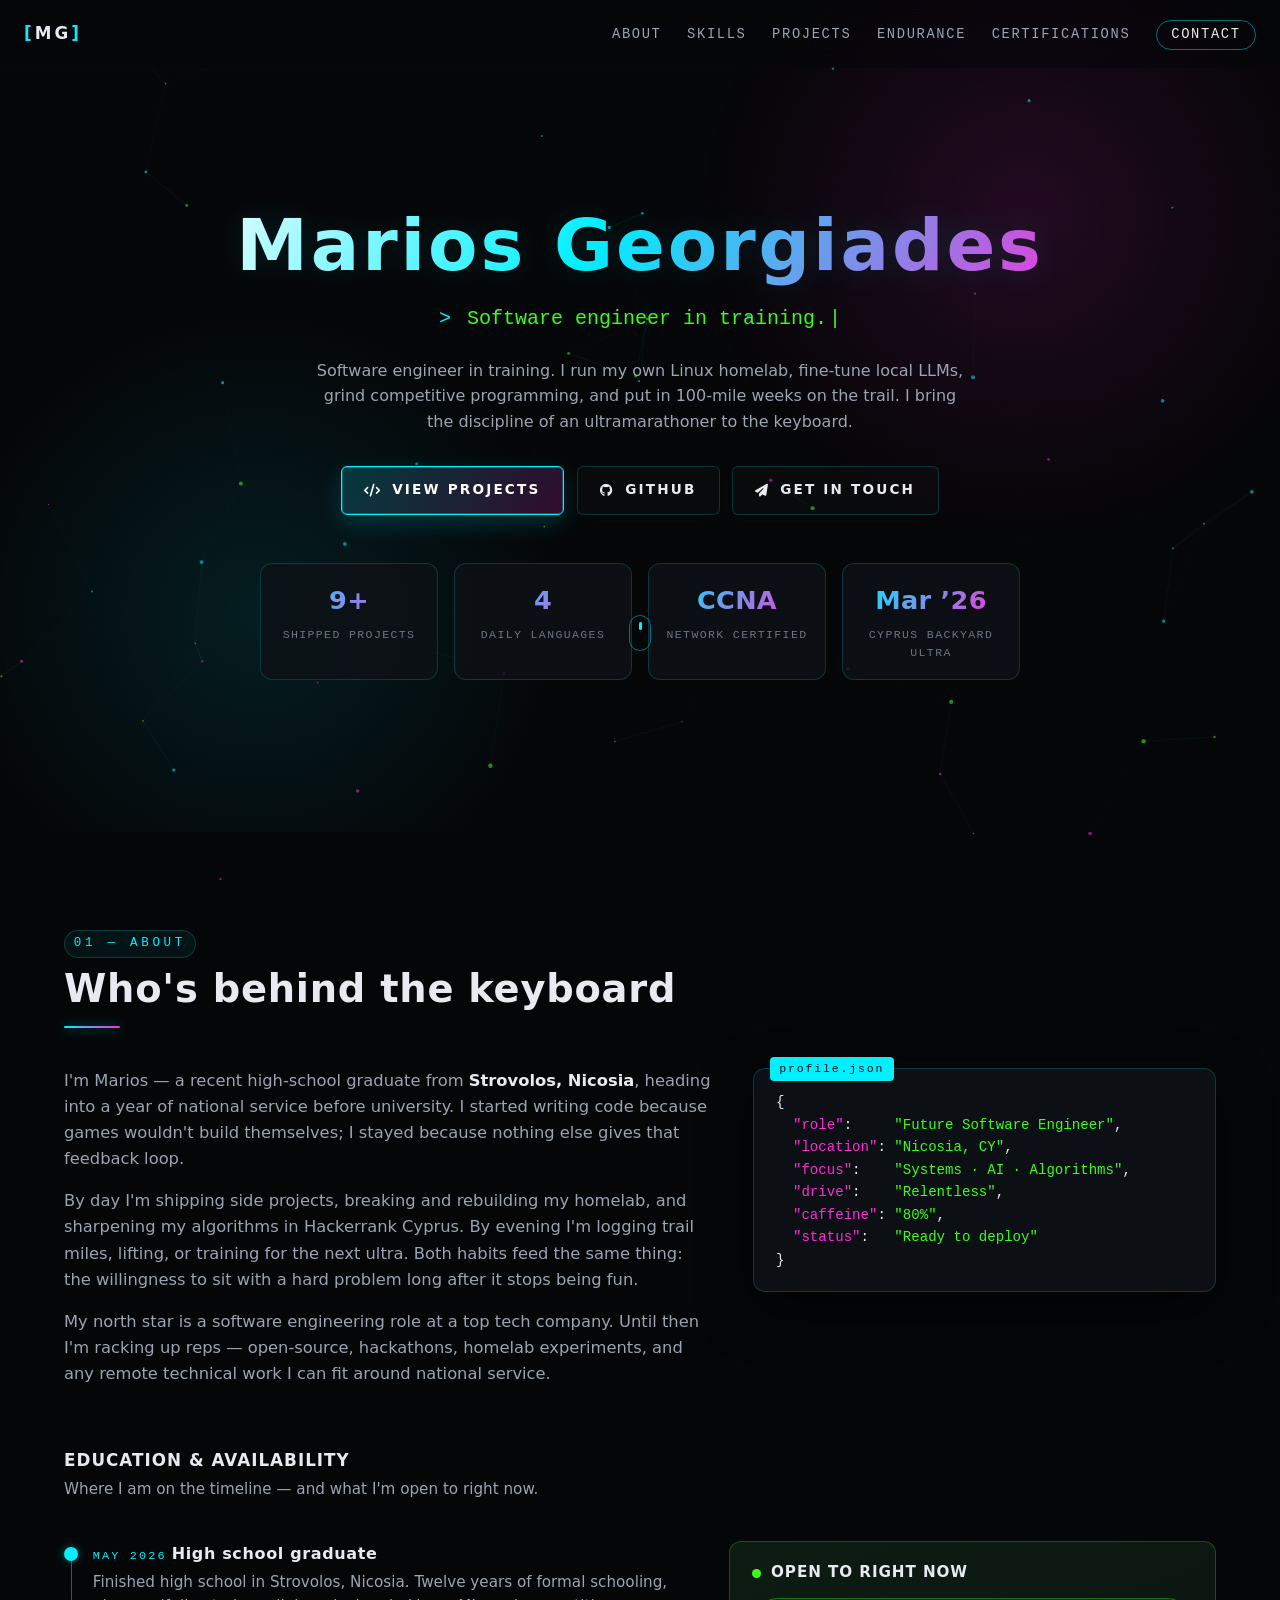
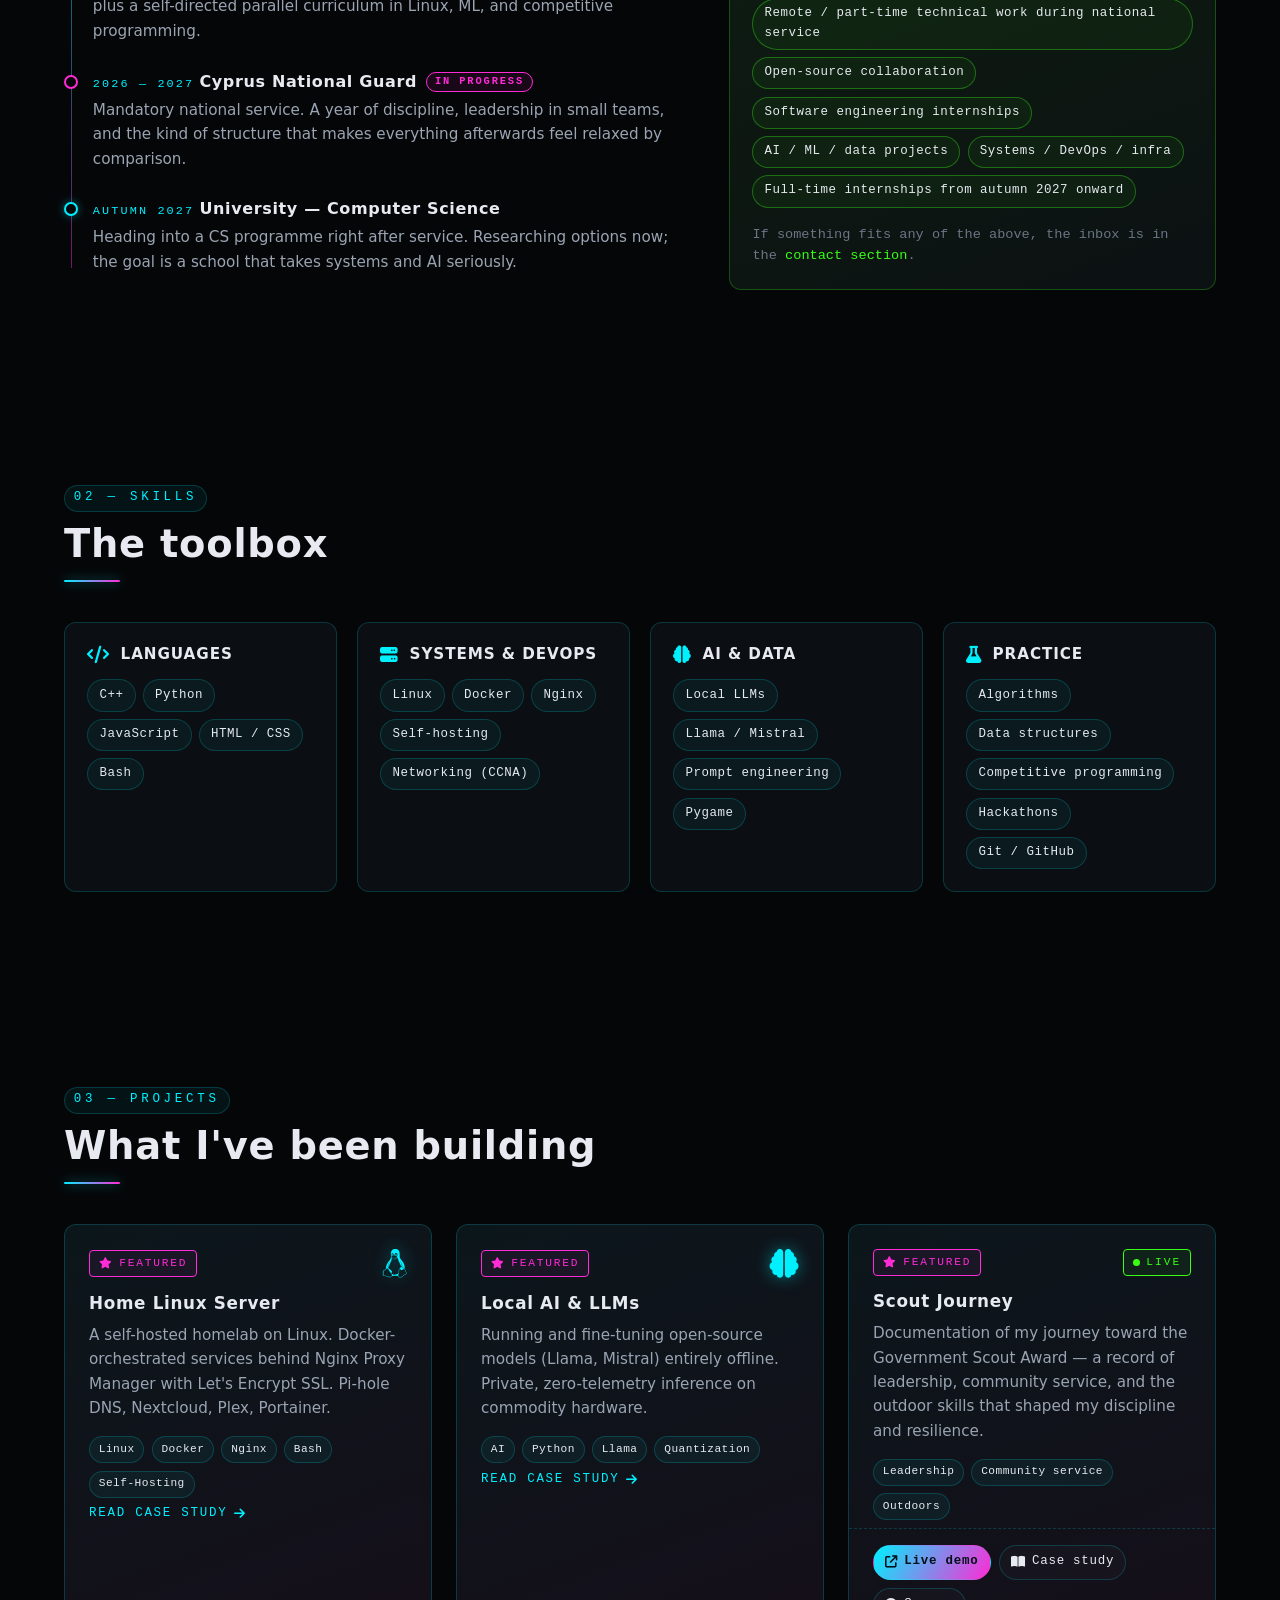
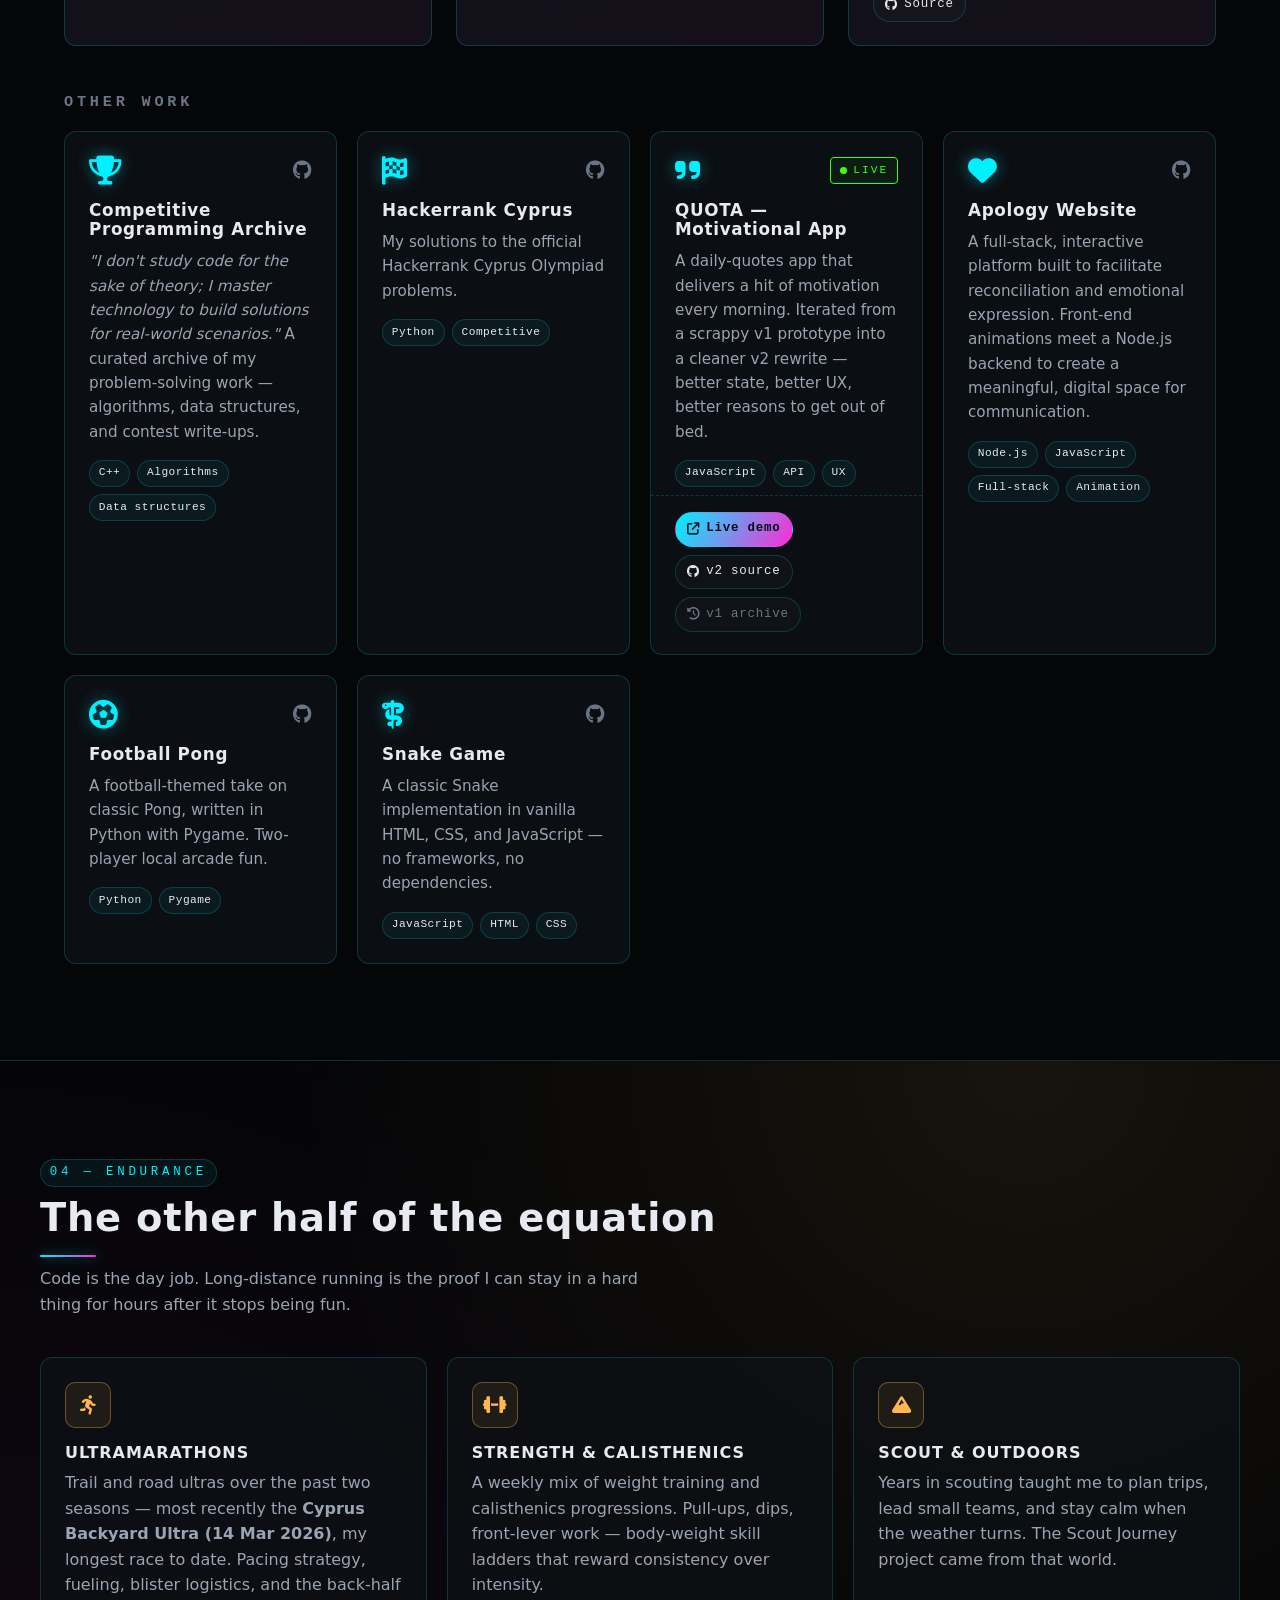
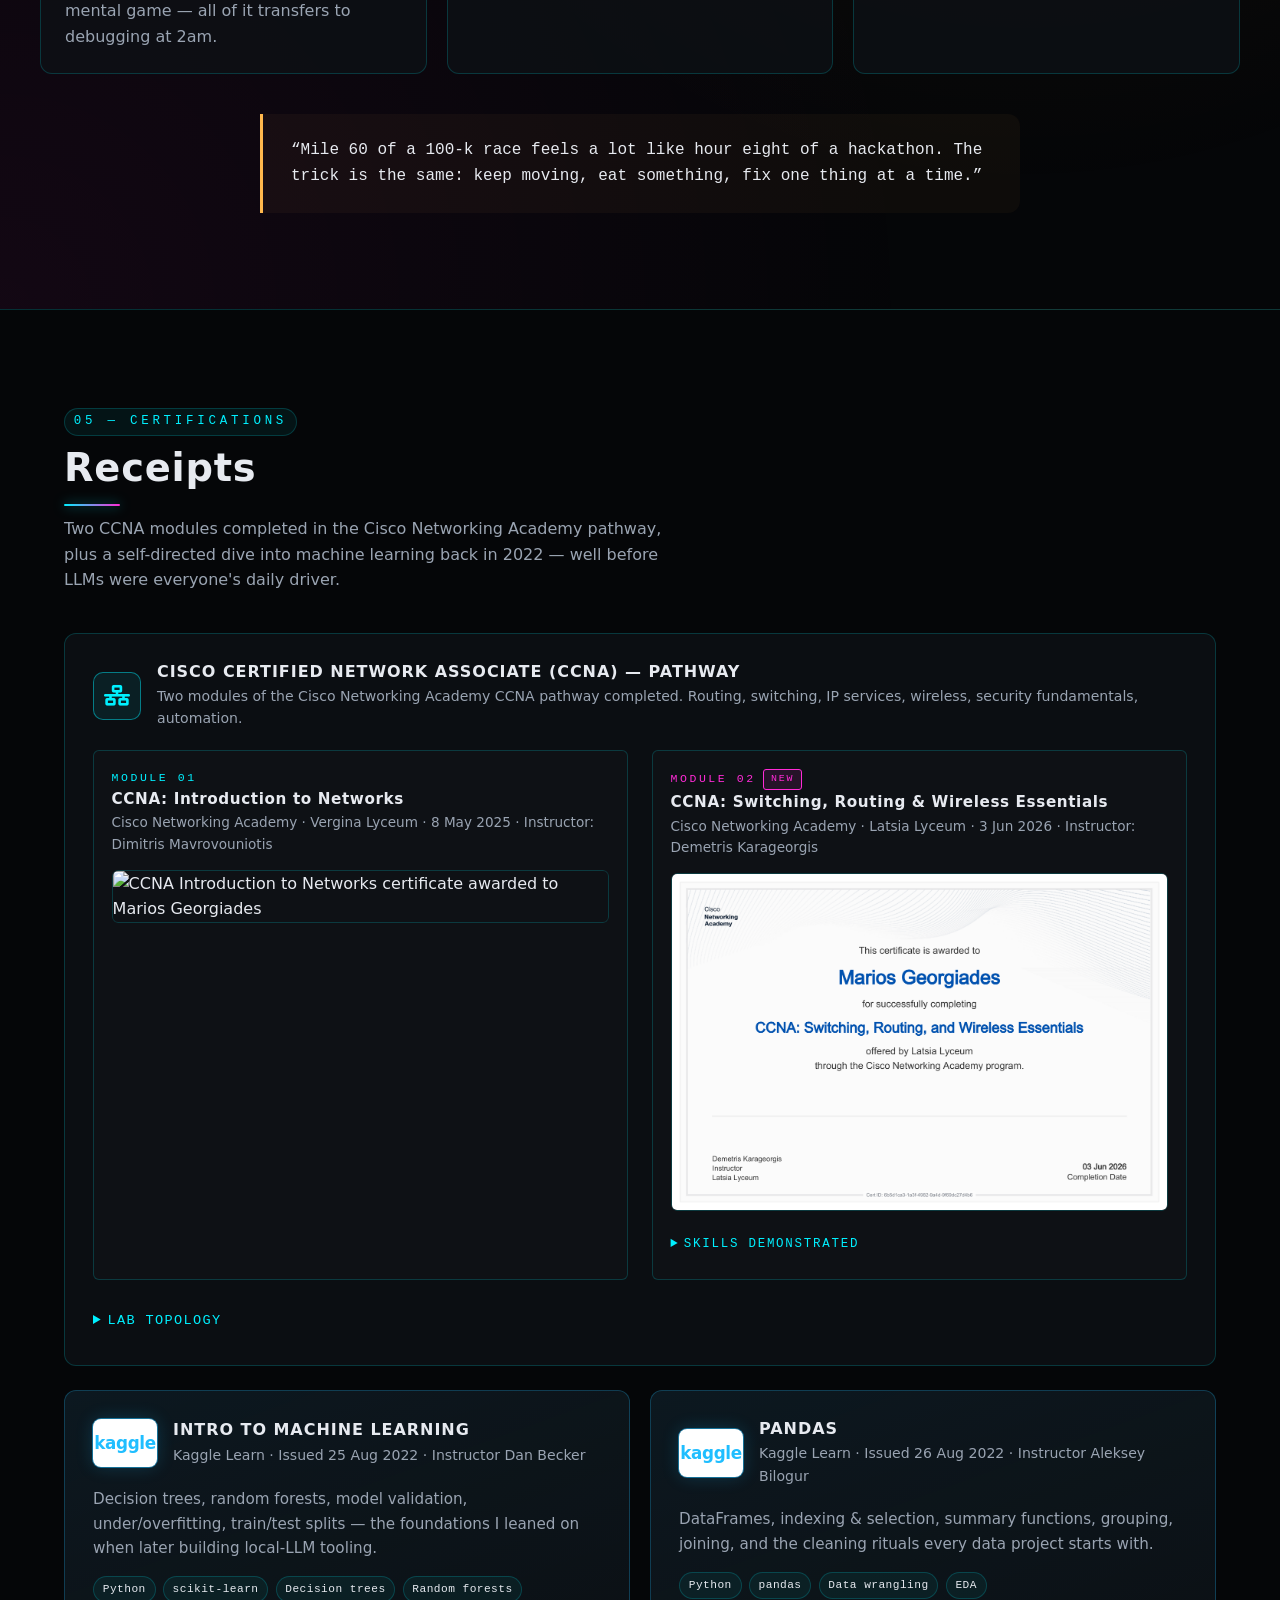
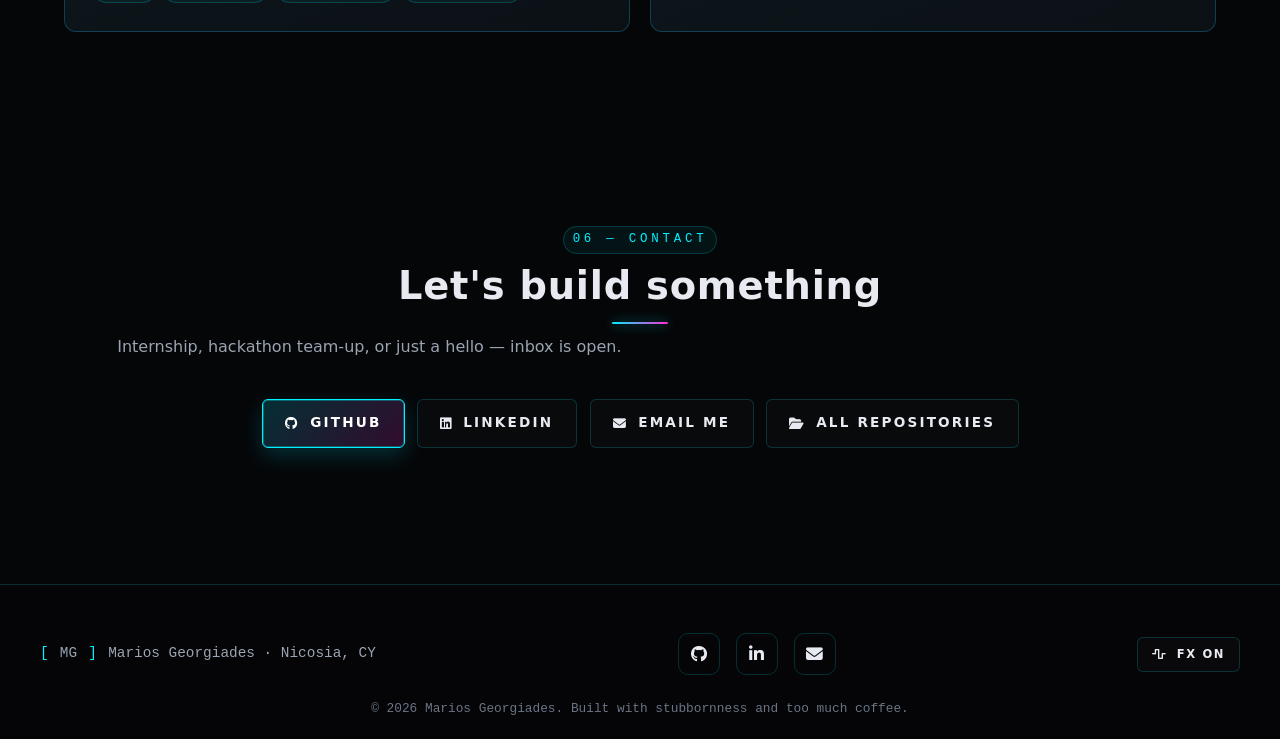
==== commit f8770abb: "Update website" ====
--- a/index.html
+++ b/index.html
@@ -386,18 +386,55 @@
 			<div class="section-header">
 				<span class="eyebrow">05 — Certifications</span>
 				<h2>Receipts</h2>
-				<p class="section-sub">Networking fundamentals plus a self-directed dive into machine learning back in 2022 — well before LLMs were everyone's daily driver.</p>
-			</div>
-
-			<article class="cert-card cert-card--featured">
+				<p class="section-sub">Two CCNA modules completed in the Cisco Networking Academy pathway, plus a self-directed dive into machine learning back in 2022 — well before LLMs were everyone's daily driver.</p>
+			</div>
+
+			<article class="cert-card cert-card--featured cert-pathway">
 				<div class="cert-meta">
 					<i class="fa-solid fa-network-wired cert-icon" aria-hidden="true"></i>
 					<div>
-						<h3>Cisco Certified Network Associate (CCNA)</h3>
-						<p class="cert-sub">Routing, switching, IP services, security fundamentals, automation.</p>
-					</div>
-				</div>
-				<img src="images/ccna-certificate.png" alt="Cisco Certified Network Associate certificate awarded to Marios Georgiades" class="certificate-image" loading="lazy" />
+						<h3>Cisco Certified Network Associate (CCNA) — Pathway</h3>
+						<p class="cert-sub">Two modules of the Cisco Networking Academy CCNA pathway completed. Routing, switching, IP services, wireless, security fundamentals, automation.</p>
+					</div>
+				</div>
+
+				<div class="cert-modules">
+					<div class="cert-module">
+						<header class="cert-module-head">
+							<span class="cert-module-num">Module 01</span>
+							<h4>CCNA: Introduction to Networks</h4>
+							<p class="cert-module-meta">Cisco Networking Academy · Vergina Lyceum · 8 May 2025 · Instructor: Dimitris Mavrovouniotis</p>
+						</header>
+						<a href="images/ccna-certificate.png" target="_blank" rel="noopener" class="cert-image-link">
+							<img src="images/ccna-certificate.png" alt="CCNA Introduction to Networks certificate awarded to Marios Georgiades" class="certificate-image" loading="lazy" />
+						</a>
+					</div>
+
+					<div class="cert-module">
+						<header class="cert-module-head">
+							<span class="cert-module-num cert-module-num--new">Module 02 <span class="cert-module-fresh">New</span></span>
+							<h4>CCNA: Switching, Routing &amp; Wireless Essentials</h4>
+							<p class="cert-module-meta">Cisco Networking Academy · Latsia Lyceum · 3 Jun 2026 · Instructor: Demetris Karageorgis</p>
+						</header>
+						<a href="images/ccna-srwe-certificate.png" target="_blank" rel="noopener" class="cert-image-link">
+							<img src="images/ccna-srwe-certificate.png" alt="CCNA Switching, Routing &amp; Wireless Essentials certificate awarded to Marios Georgiades on 3 Jun 2026" class="certificate-image" loading="lazy" />
+						</a>
+						<details class="cert-skills">
+							<summary>Skills demonstrated</summary>
+							<ul class="cert-skills-list">
+								<li>Configure VLANs and Inter-VLAN routing applying security best practices</li>
+								<li>Troubleshoot inter-VLAN routing on Layer 3 devices</li>
+								<li>Configure redundancy on a switched network using STP and EtherChannel</li>
+								<li>Support available and reliable networks using dynamic addressing and first-hop redundancy protocols</li>
+								<li>Configure dynamic address allocation in IPv6 networks</li>
+								<li>Configure WLANs using a WLC and L2 security best practices</li>
+								<li>Configure switch security to mitigate LAN attacks</li>
+								<li>Configure IPv4 and IPv6 static routing on routers</li>
+							</ul>
+						</details>
+					</div>
+				</div>
+
 				<details class="cert-topology">
 					<summary>Lab topology</summary>
 					<pre class="network-topology">
--- a/main.css
+++ b/main.css
@@ -819,6 +819,91 @@
 	white-space: pre;
 }
 
+
+
+/* ----- CCNA pathway (multi-module card) ----- */
+.cert-pathway { padding-bottom: 1.5rem; }
+.cert-modules {
+	display: grid;
+	grid-template-columns: 1fr 1fr;
+	gap: 1.5rem;
+	margin-top: 1.25rem;
+	margin-bottom: 0.5rem;
+}
+.cert-module {
+	background: rgba(255, 255, 255, 0.015);
+	border: 1px solid var(--border);
+	border-radius: var(--radius-sm);
+	padding: 1.1rem;
+	display: flex; flex-direction: column;
+	gap: 0.85rem;
+	transition: border-color 220ms var(--ease);
+}
+.cert-module:hover { border-color: var(--border-strong); }
+.cert-module-head { display: flex; flex-direction: column; gap: 0.25rem; }
+.cert-module-num {
+	display: inline-flex; align-items: center; gap: 0.45rem;
+	font-family: var(--font-mono);
+	font-size: 0.72rem;
+	letter-spacing: 0.22em;
+	color: var(--neon-cyan);
+	text-transform: uppercase;
+}
+.cert-module-num--new { color: var(--neon-pink); }
+.cert-module-fresh {
+	font-family: var(--font-mono);
+	font-size: 0.62rem;
+	letter-spacing: 0.18em;
+	padding: 0.12rem 0.45rem;
+	border: 1px solid var(--neon-pink);
+	background: rgba(255, 43, 214, 0.1);
+	border-radius: 3px;
+	color: var(--neon-pink);
+}
+.cert-module h4 {
+	color: var(--text);
+	font-family: var(--font-display);
+	font-size: 0.95rem;
+	letter-spacing: 0.04em;
+}
+.cert-module-meta { color: var(--text-dim); font-size: 0.85rem; }
+.cert-image-link { display: block; border-radius: var(--radius-sm); overflow: hidden; }
+.cert-image-link img {
+	width: 100%;
+	height: auto;
+	border: 1px solid var(--border);
+	border-radius: var(--radius-sm);
+	transition: transform 240ms var(--ease), box-shadow 240ms var(--ease);
+}
+.cert-image-link:hover img {
+	transform: scale(1.01);
+	box-shadow: 0 12px 32px rgba(0, 240, 255, 0.18);
+}
+
+.cert-skills { margin-top: 0.3rem; }
+.cert-skills > summary {
+	cursor: pointer;
+	font-family: var(--font-mono);
+	font-size: 0.78rem;
+	letter-spacing: 0.14em;
+	text-transform: uppercase;
+	color: var(--neon-cyan);
+	padding: 0.4rem 0;
+}
+.cert-skills-list {
+	margin-top: 0.5rem;
+	padding-left: 1rem;
+	display: flex; flex-direction: column; gap: 0.35rem;
+	font-size: 0.88rem;
+	color: var(--text-dim);
+	list-style: disc inside;
+}
+.cert-skills-list li { line-height: 1.5; }
+
+@media (max-width: 820px) {
+	.cert-modules { grid-template-columns: 1fr; }
+}
+
 /* ----- Contact ----- */
 .section-contact { text-align: center; padding-bottom: 7rem; }
 .contact-actions { display: flex; flex-wrap: wrap; justify-content: center; gap: 0.8rem; margin: 2rem 0 1.5rem; }
@@ -1223,15 +1308,158 @@
 	}
 }
 
-/* ----- Responsive tweaks ----- */
+/* ============================================================
+   Mobile optimization
+   ============================================================ */
+
+/* Tablet and below — refine spacing and layout */
+@media (max-width: 820px) {
+	:root { --header-h: 60px; }
+	.section { padding: 4.5rem 1.25rem; }
+	.section-header { margin-bottom: 1.75rem; }
+	.eyebrow { font-size: 0.72rem; letter-spacing: 0.22em; }
+
+	/* Hero */
+	.hero { padding: calc(var(--header-h) + 1.75rem) 1rem 3rem; min-height: auto; }
+	.hero-name { letter-spacing: 0.02em; }
+	.hero-tagline { font-size: 0.98rem; }
+	.scroll-cue { display: none; }
+}
+
+/* Phones */
 @media (max-width: 640px) {
-	.section { padding: 4rem 1.25rem; }
-	.hero { padding-bottom: 3rem; }
-	.hero-actions .btn { flex: 1 1 140px; justify-content: center; }
-	#ai-widget { right: 1rem; bottom: 1rem; }
-	#ai-chat-window { width: calc(100vw - 2rem); right: -0.4rem; height: 65vh; }
-	#ai-toggle { width: 52px; height: 52px; }
-}
+	.section { padding: 3.5rem 1rem; scroll-margin-top: calc(var(--header-h) + 0.5rem); }
+
+	/* Typography */
+	h1 { font-size: clamp(2rem, 9vw, 2.8rem); }
+	h2 { font-size: clamp(1.4rem, 5.5vw, 1.85rem); }
+	.section-header h2::after { width: 44px; }
+	.subsection-title { font-size: 0.78rem; }
+
+	/* Top nav */
+	#topnav { padding: 0 1rem; }
+	.nav-toggle { width: 44px; height: 44px; }
+	#nav-list a { font-size: 0.95rem; padding: 1rem 0; }
+	#nav-list a.nav-cta { display: inline-flex; padding: 0.55rem 1rem; }
+
+	/* Hero */
+	.hero-tagline { font-size: 0.95rem; margin-bottom: 1.5rem; }
+	.hero-actions { gap: 0.55rem; margin-bottom: 2rem; }
+	.hero-actions .btn { flex: 1 1 100%; justify-content: center; padding: 0.85rem 1rem; font-size: 0.78rem; }
+	.hero-stats { grid-template-columns: repeat(2, 1fr); gap: 0.7rem; }
+	.stat { padding: 0.85rem 0.5rem; }
+	.stat-num { font-size: clamp(1.05rem, 4.4vw, 1.5rem); }
+	.stat-label { font-size: 0.66rem; }
+
+	/* Buttons (general tap targets) */
+	.btn { padding: 0.85rem 1.15rem; font-size: 0.78rem; min-height: 44px; }
+	.btn-sm { padding: 0.55rem 0.85rem; font-size: 0.72rem; min-height: 38px; }
+
+	/* About */
+	.about-grid { gap: 1.5rem; }
+	.about-copy p { font-size: 0.98rem; }
+	.about-card { padding: 1.1rem 1.1rem 0.9rem; }
+	.code-stats { font-size: 0.78rem; }
+
+	/* Education timeline */
+	.edu-strip { margin-top: 2rem; gap: 1.5rem; }
+	.timeline { padding-left: 1.2rem; gap: 1.3rem; }
+	.timeline-dot { left: -1.2rem; }
+	.timeline-body h4 { font-size: 0.92rem; }
+	.timeline-body p { font-size: 0.9rem; }
+	.open-to { padding: 1.1rem; }
+	.open-to .chips li { font-size: 0.74rem; }
+
+	/* Skills */
+	.skills-grid { gap: 1rem; }
+	.skill-cluster { padding: 1.15rem; }
+
+	/* Projects */
+	.featured-grid, .projects-grid { gap: 1rem; }
+	.project-card-link { padding: 1.2rem; }
+	.project-card--multi .project-card-body { padding: 1.2rem 1.2rem 0.4rem; }
+	.project-card--multi h3 { font-size: 0.98rem; }
+	.project-card--multi p { font-size: 0.92rem; }
+	.project-card-actions { padding: 0.85rem 1.2rem 1.2rem; gap: 0.4rem; }
+	.action-link {
+		flex: 1 1 calc(50% - 0.2rem);
+		justify-content: center;
+		padding: 0.6rem 0.5rem;
+		font-size: 0.74rem;
+		min-height: 38px;
+	}
+	.action-link.action-primary { flex-basis: 100%; }
+
+	/* Endurance */
+	.endurance-grid { gap: 1rem; }
+	.endurance-card { padding: 1.2rem; }
+	.endurance-icon { width: 42px; height: 42px; }
+	.endurance-quote {
+		margin-top: 1.5rem;
+		padding: 1.1rem 1.15rem;
+		font-size: 0.92rem;
+	}
+
+	/* Certifications */
+	.cert-card { padding: 1.2rem; }
+	.cert-card--featured.cert-pathway { padding: 1.2rem 1.2rem 1rem; }
+	.cert-meta { gap: 0.75rem; }
+	.cert-meta h3 { font-size: 0.95rem; }
+	.cert-sub { font-size: 0.82rem; }
+	.cert-icon { width: 42px; height: 42px; font-size: 1.05rem; }
+	.cert-issuer-badge { width: 56px; height: 42px; font-size: 0.95rem; }
+	.cert-modules { gap: 1rem; margin-top: 1rem; }
+	.cert-module { padding: 0.9rem; gap: 0.7rem; }
+	.cert-module h4 { font-size: 0.9rem; }
+	.cert-module-meta { font-size: 0.78rem; }
+	.cert-image-link img {
+		max-height: 360px;
+		object-fit: cover;
+		object-position: top;
+	}
+	.cert-blurb { font-size: 0.9rem; }
+	.cert-skills-list { font-size: 0.84rem; padding-left: 0.7rem; }
+	.network-topology { font-size: 0.72rem; padding: 0.85rem; }
+
+	/* Contact */
+	.section-contact { padding-bottom: 5rem; }
+	.contact-actions { gap: 0.55rem; }
+	.contact-actions .btn { flex: 1 1 100%; }
+
+	/* Footer */
+	#footer { padding: 2.25rem 1rem 1.5rem; }
+	.footer-inner {
+		flex-direction: column;
+		align-items: center;
+		gap: 1.1rem;
+		text-align: center;
+	}
+	#footer .icons a { width: 44px; height: 44px; }
+	.footer-controls { gap: 0.5rem; }
+	.footer-meta { margin-top: 1rem; font-size: 0.74rem; }
+
+	/* Konami terminal */
+	.terminal-window { width: 94%; height: 78vh; border-radius: 6px; }
+	.terminal-body { font-size: 0.82rem; padding: 1rem; }
+
+	/* Visual FX — disable heavy effects on phones to save battery + improve scrolling */
+	#bg-canvas { display: none; }
+	body::before { display: none; }
+	#topnav { backdrop-filter: blur(8px); -webkit-backdrop-filter: blur(8px); }
+
+	/* Disable card 3D & hover-lift hover effects on touch */
+	.project-card:hover, .skill-cluster:hover, .endurance-card:hover, .stat:hover, .cert-card:hover { transform: none; }
+}
+
+/* Very small screens */
+@media (max-width: 380px) {
+	.hero-stats { grid-template-columns: 1fr; }
+	.stat { padding: 0.85rem 1rem; }
+	.action-link { flex-basis: 100%; }
+	.brand-bracket { font-size: 0.95em; }
+	.cert-meta { flex-direction: column; align-items: flex-start; gap: 0.6rem; }
+}
+
 
 /* ----- Reduced motion ----- */
 @media (prefers-reduced-motion: reduce) {
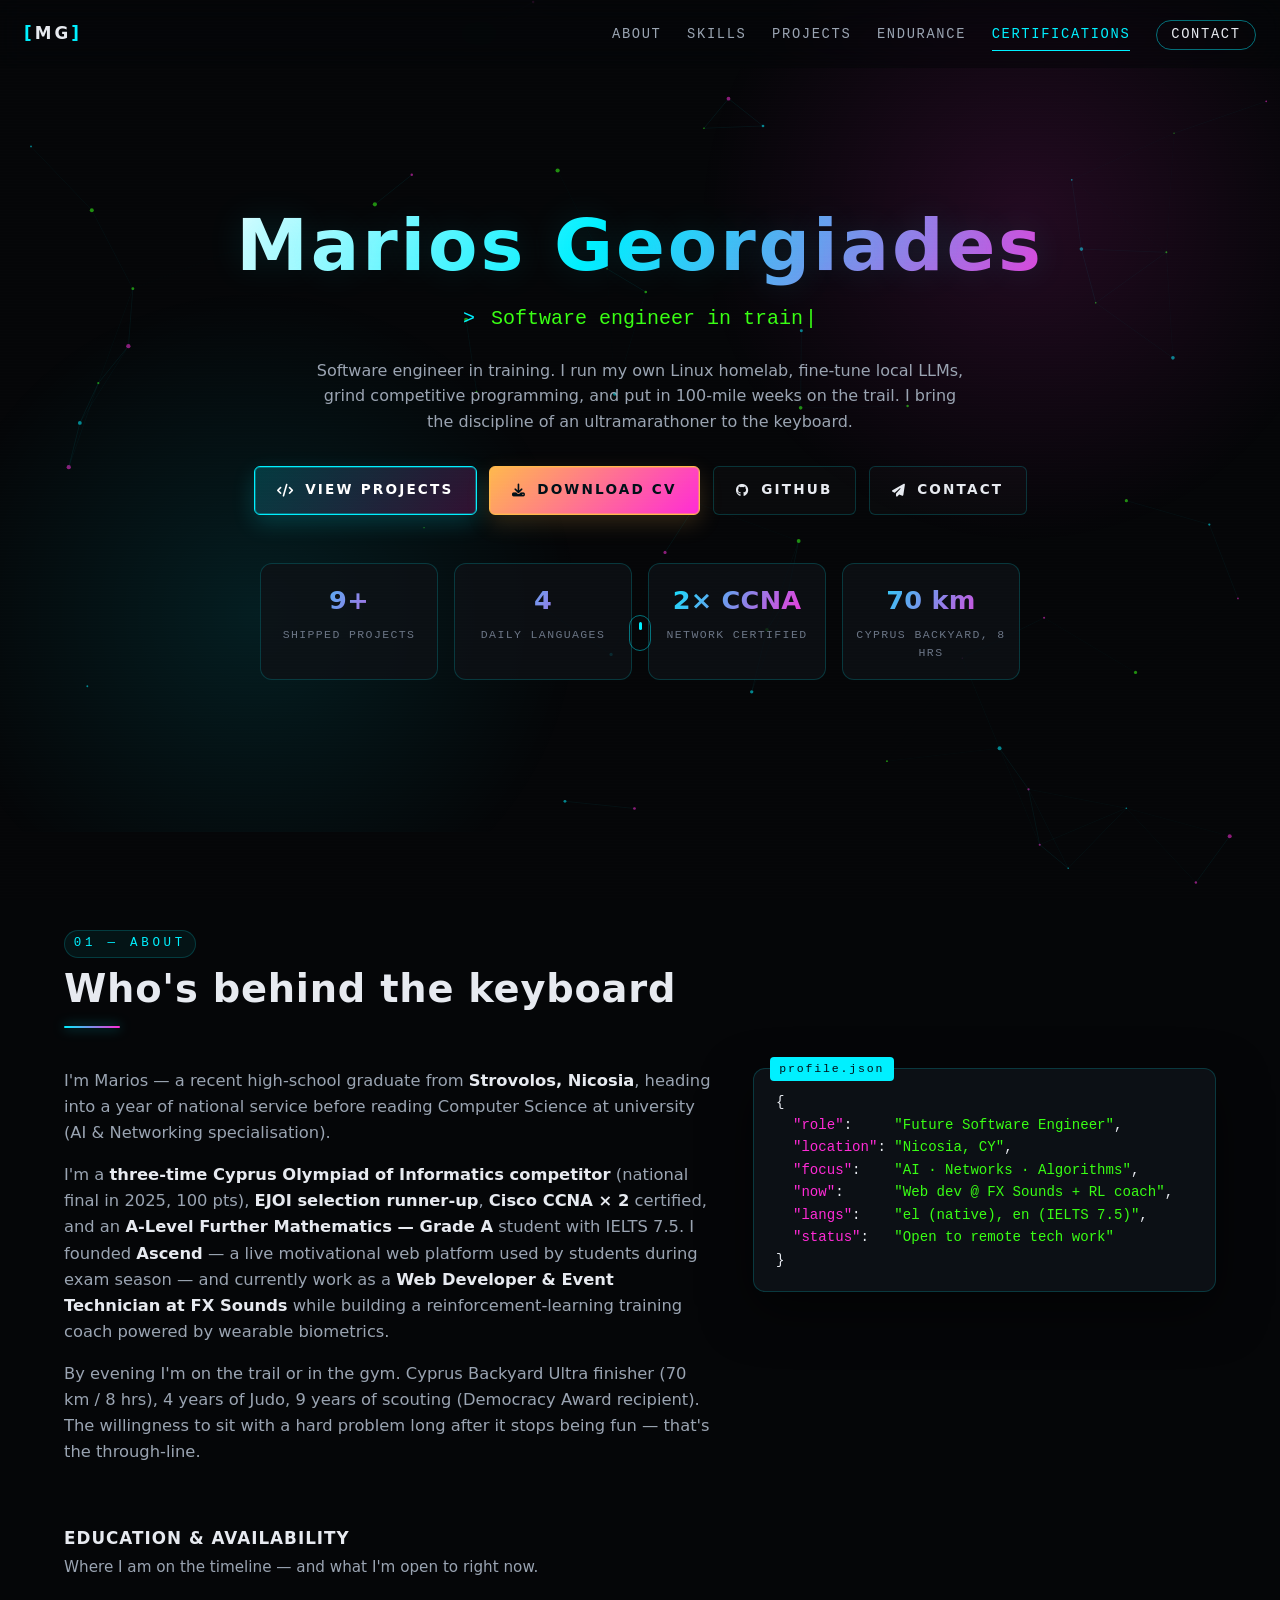
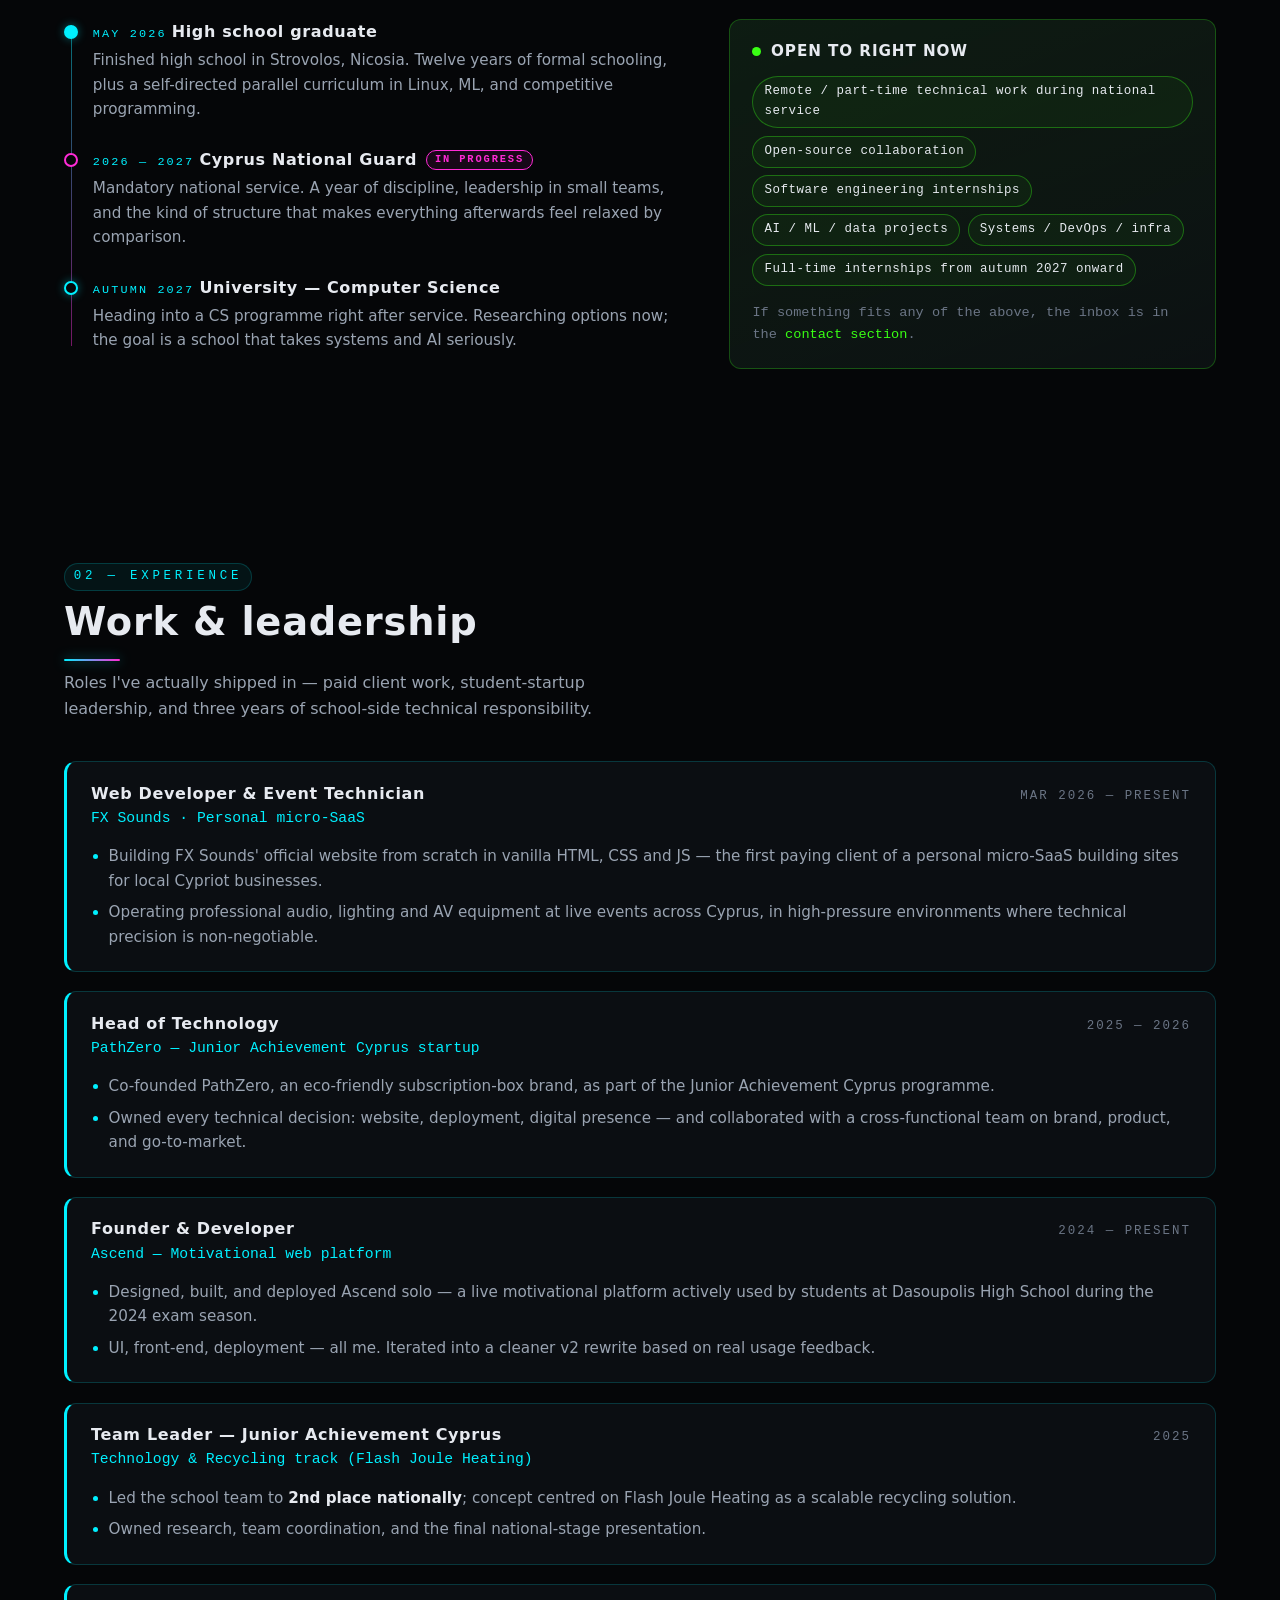
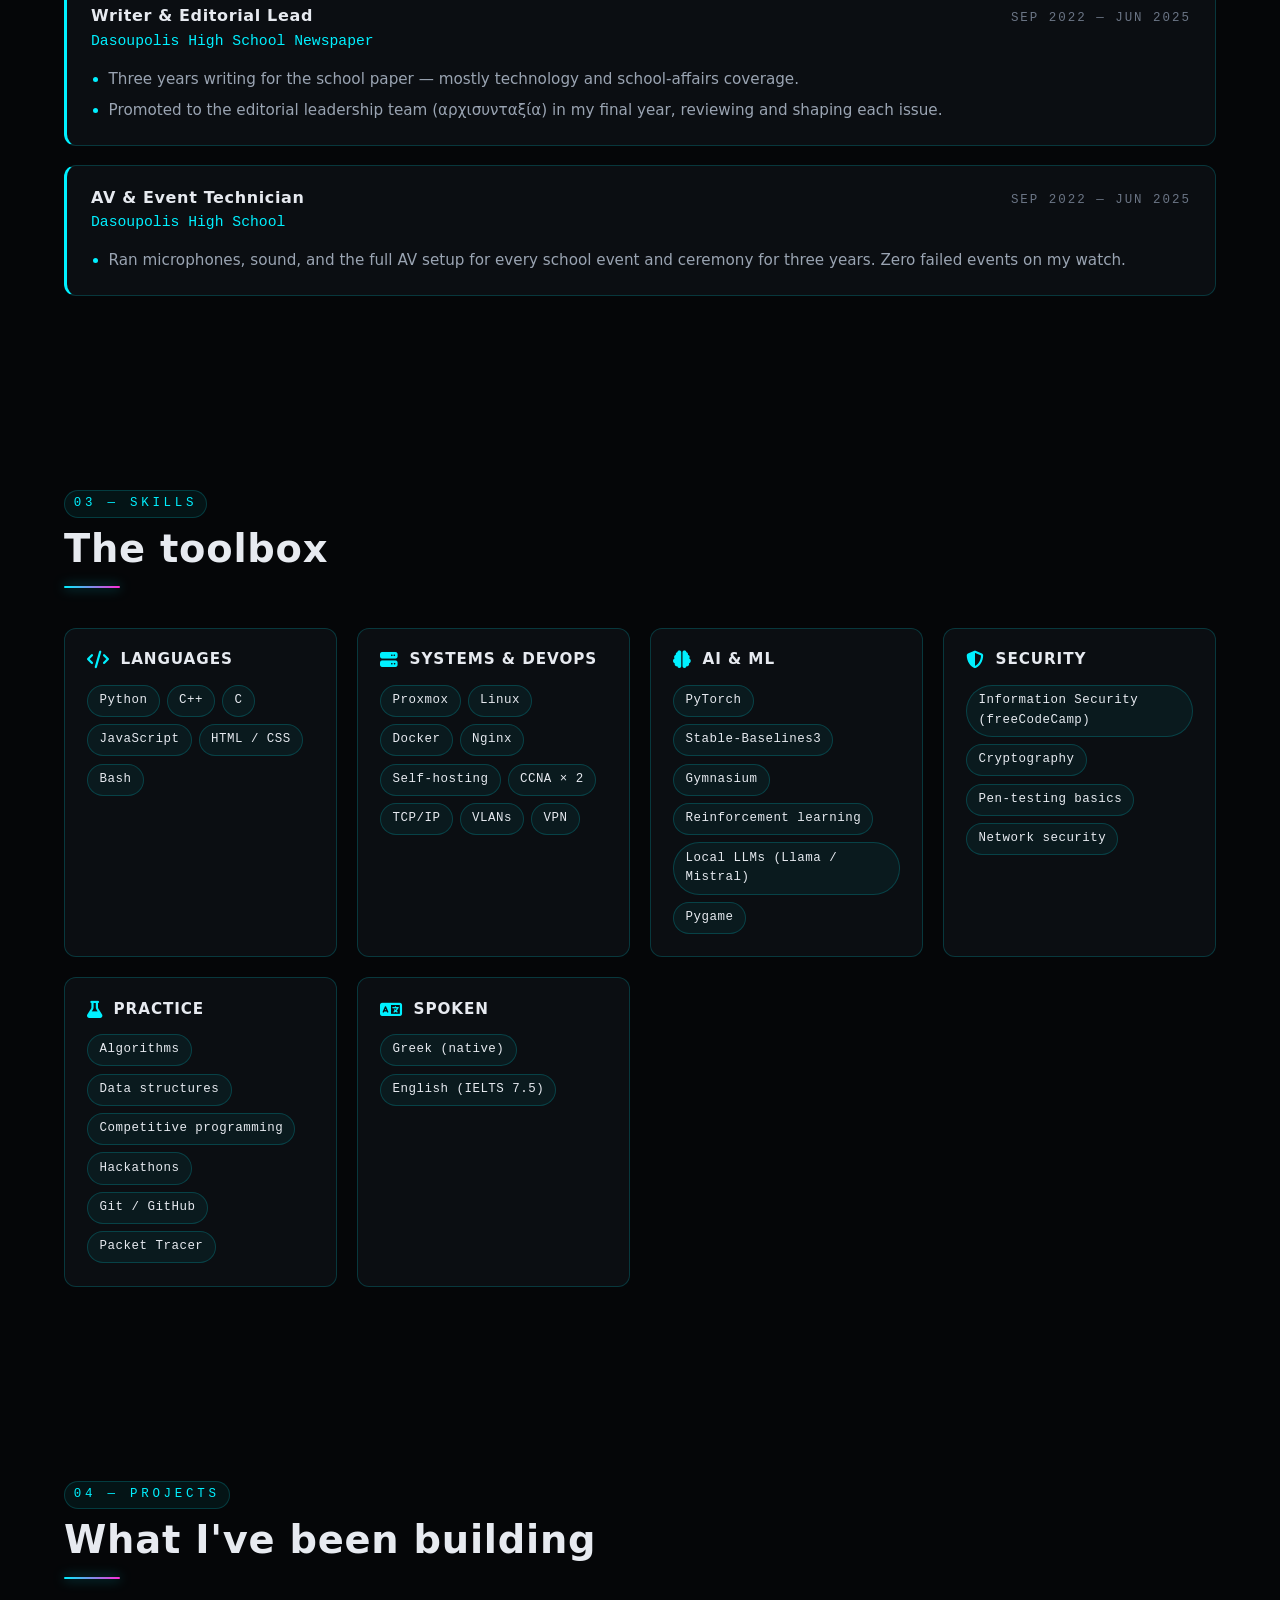
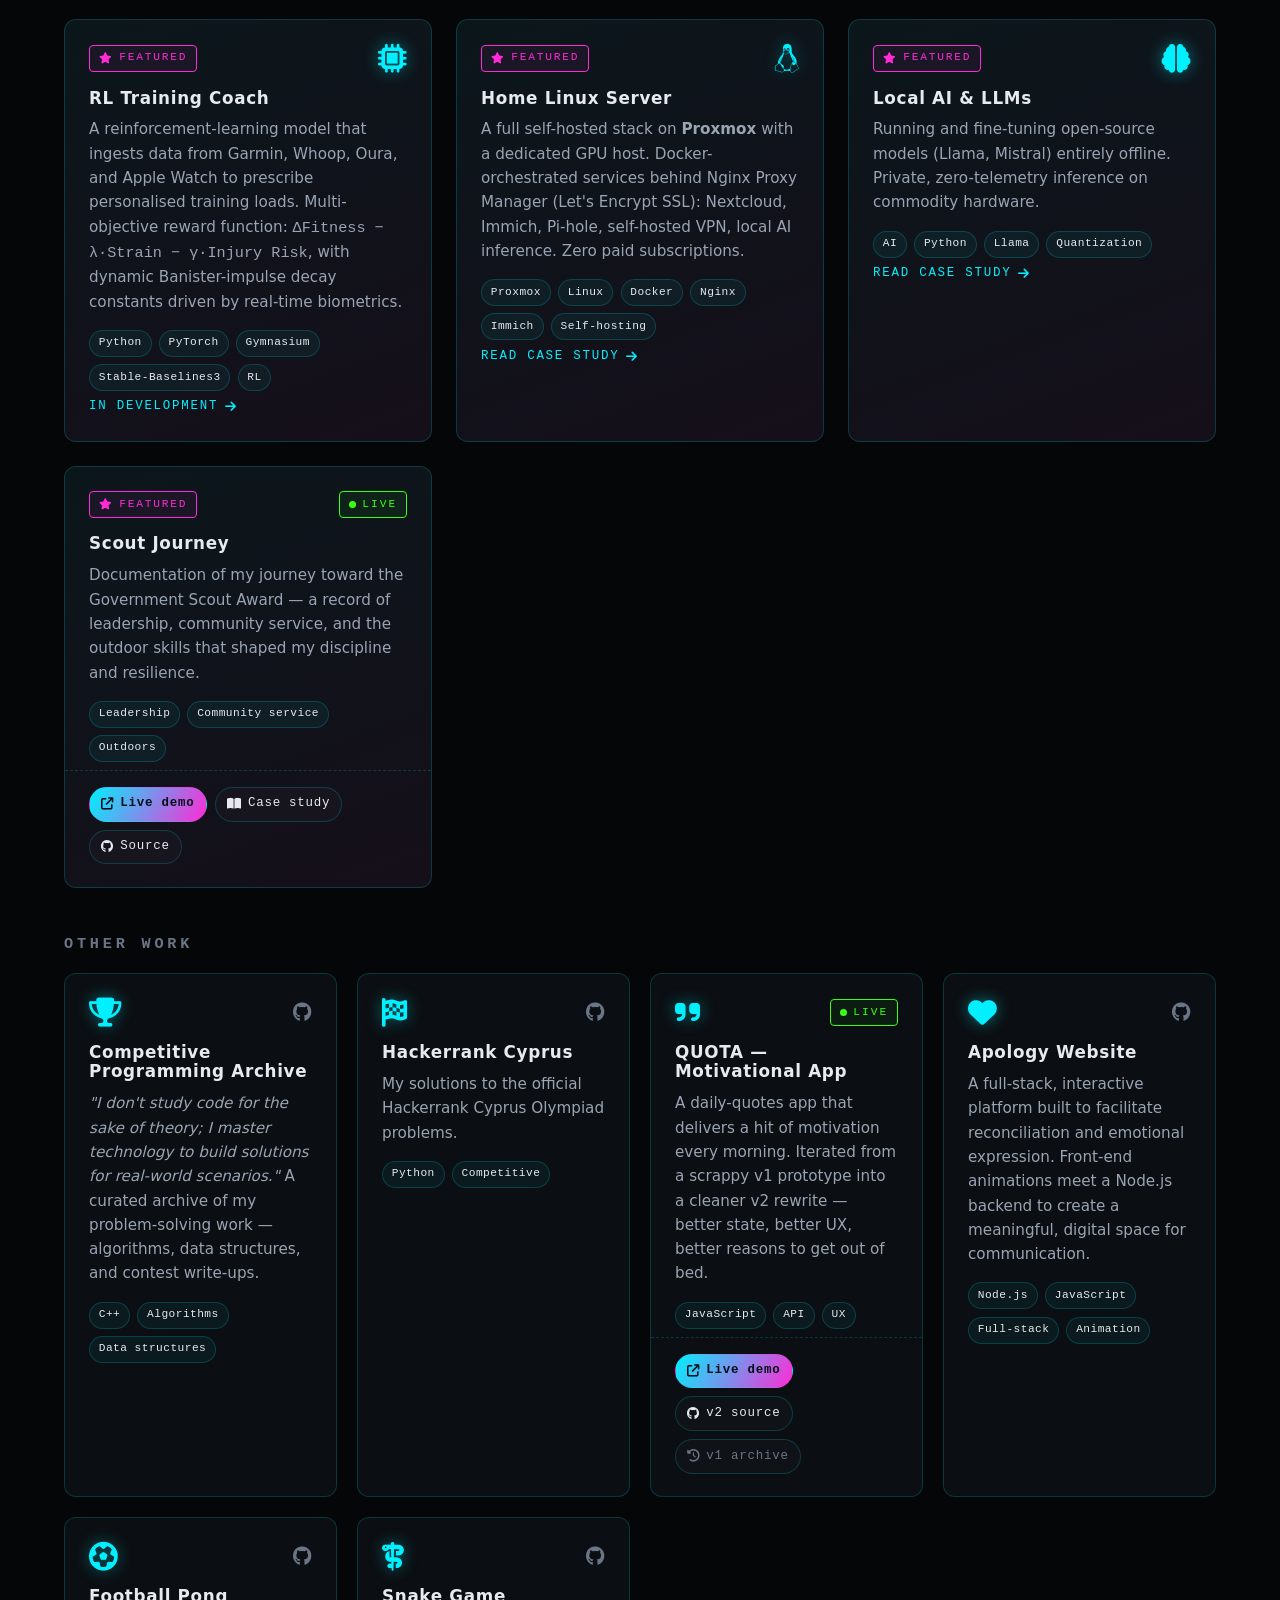
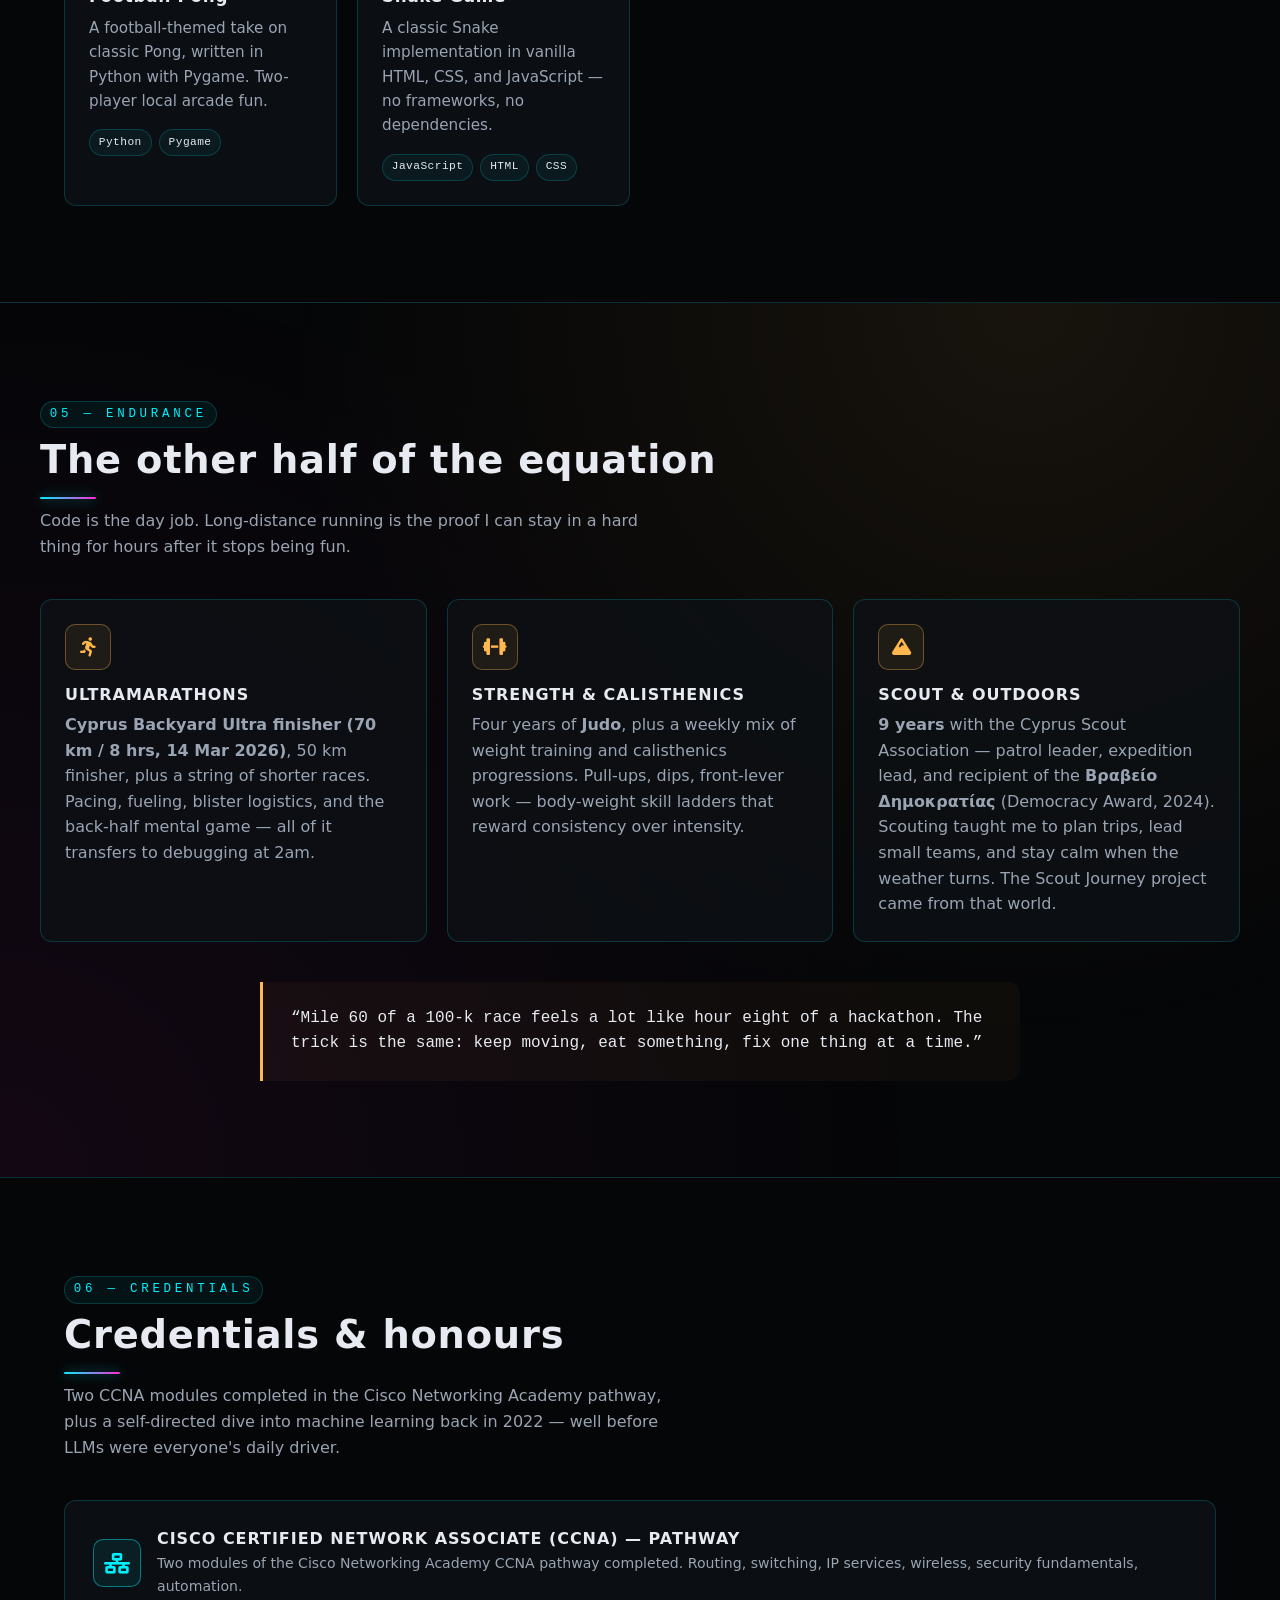
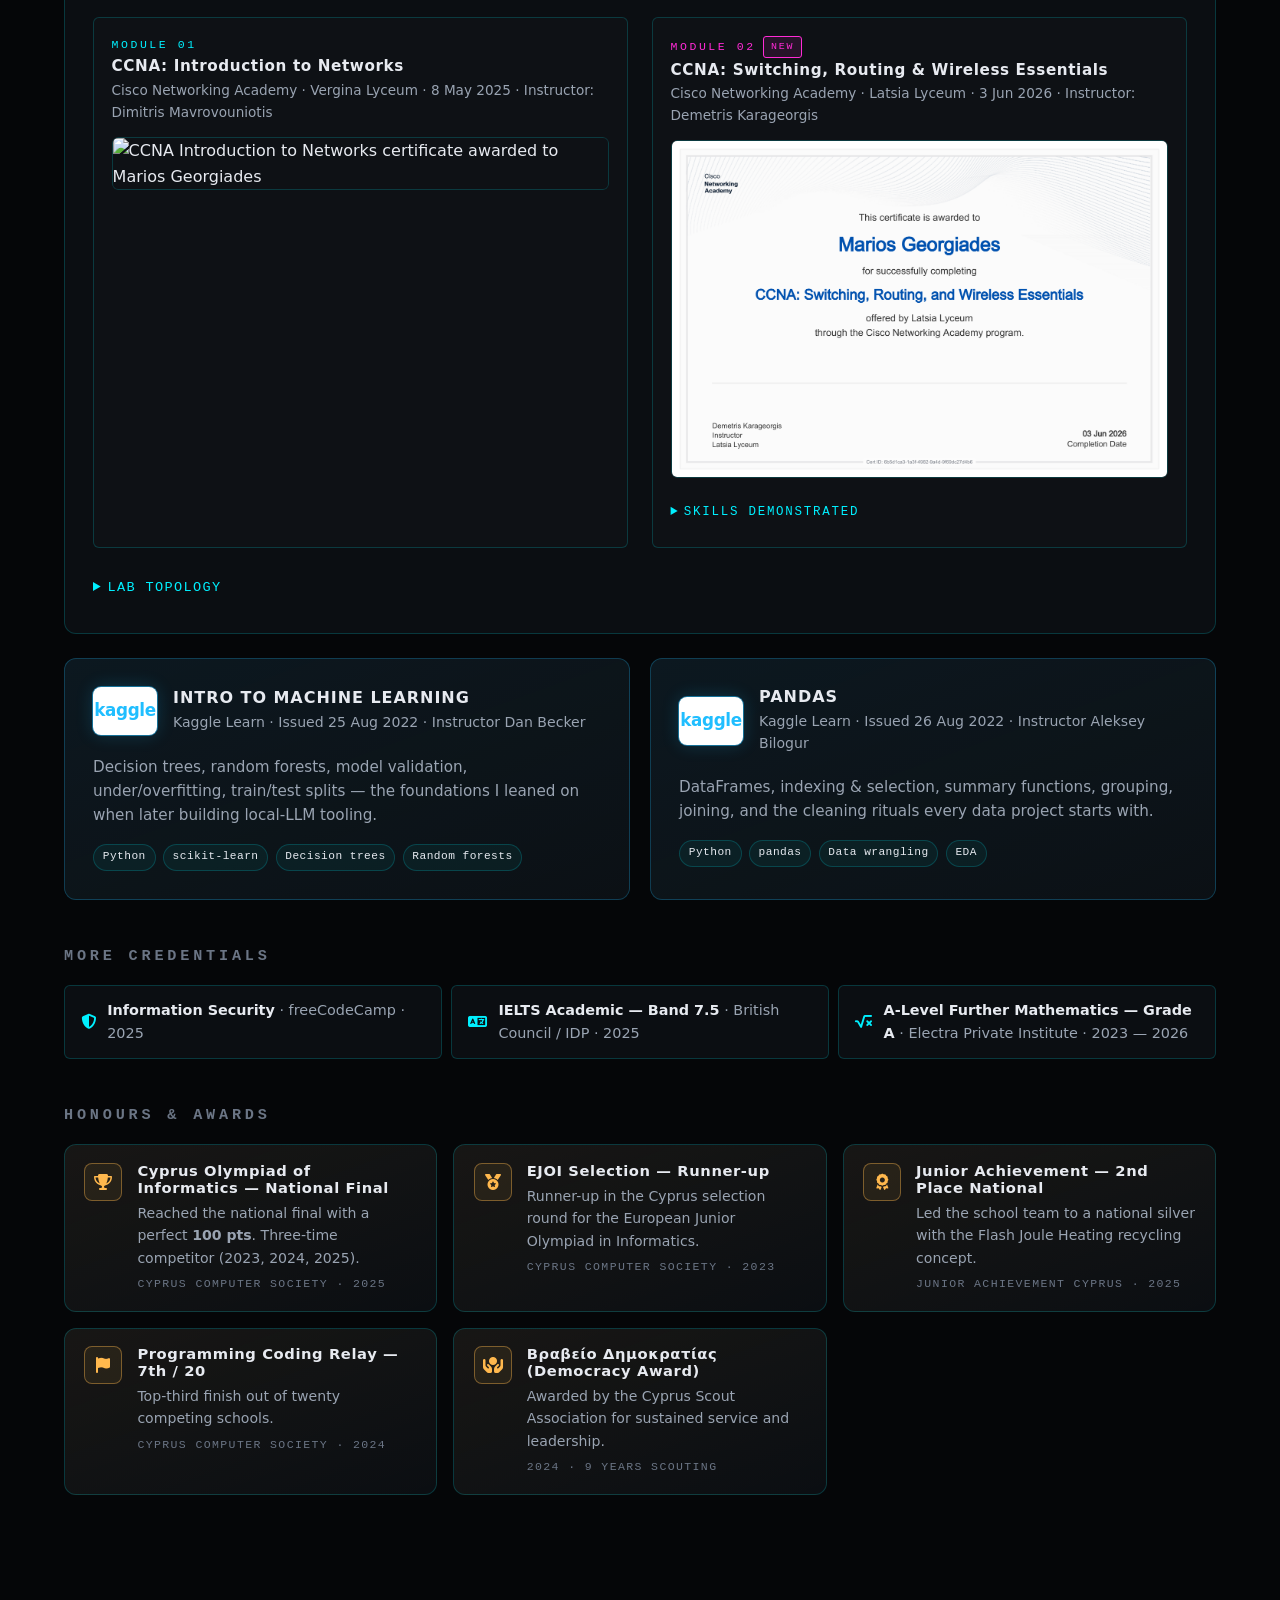
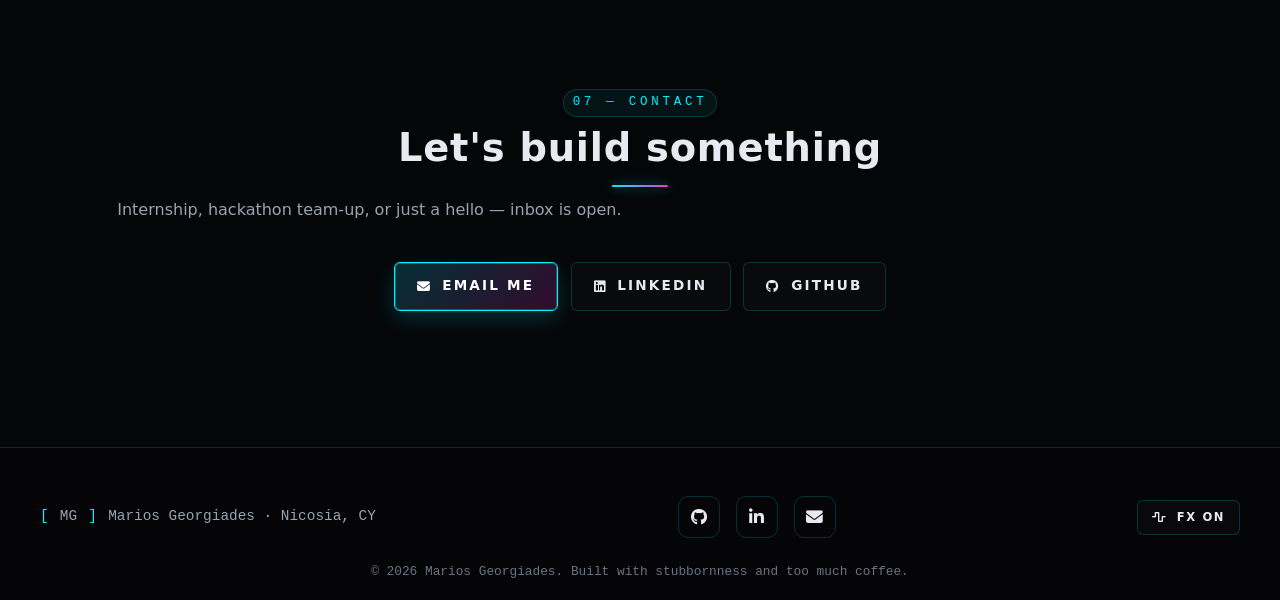
==== commit 9efc066c: "Update website" ====
--- a/index.html
+++ b/index.html
@@ -7,7 +7,7 @@
 	<meta name="referrer" content="strict-origin-when-cross-origin" />
 	<title>Marios Georgiades — Software Engineer & Endurance Athlete</title>
 	<meta name="description"
-		content="Marios Georgiades — recent high-school graduate from Nicosia building homelabs, local LLMs, and competitive-programming solutions. Cyprus Backyard Ultra finisher." />
+		content="Marios Georgiades — recent high-school graduate from Nicosia. Three-time Cyprus Olympiad of Informatics competitor, EJOI runner-up, CCNA × 2, A-Level Further Maths Grade A. Cyprus Backyard Ultra finisher." />
 	<meta name="author" content="Marios Georgiades" />
 	<meta name="theme-color" content="#050505" />
 
@@ -23,7 +23,7 @@
 		"@type": "Person",
 		"name": "Marios Georgiades",
 		"jobTitle": "Aspiring Software Engineer",
-		"description": "Recent high-school graduate, developer, and ultramarathoner from Strovolos, Nicosia. Heading into national service before university.",
+		"description": "Recent high-school graduate, developer, and ultramarathoner from Strovolos, Nicosia. Three-time Cyprus Olympiad of Informatics competitor, EJOI runner-up, CCNA-certified ×2.","email": "mariosh.georgiades@gmail.com",
 		"url": "https://github.com/MariosGeorgiades",
 		"sameAs": ["https://github.com/MariosGeorgiades","https://www.linkedin.com/in/marios-georgiades"],
 		"knowsAbout": ["Software Engineering","Linux","Docker","Local LLMs","Competitive Programming","Networking"],
@@ -111,19 +111,22 @@
 					<a href="#projects" class="btn btn-primary">
 						<i class="fa-solid fa-code" aria-hidden="true"></i> View projects
 					</a>
+					<a href="assets/cv/Marios_Georgiades_CV.pdf" download class="btn btn-primary btn-cv">
+						<i class="fa-solid fa-download" aria-hidden="true"></i> Download CV
+					</a>
 					<a href="https://github.com/MariosGeorgiades" class="btn btn-ghost" rel="noopener">
 						<i class="fa-brands fa-github" aria-hidden="true"></i> GitHub
 					</a>
 					<a href="#contact" class="btn btn-ghost">
-						<i class="fa-solid fa-paper-plane" aria-hidden="true"></i> Get in touch
+						<i class="fa-solid fa-paper-plane" aria-hidden="true"></i> Contact
 					</a>
 				</div>
 
 				<div class="hero-stats" aria-label="Quick stats">
 					<div class="stat"><span class="stat-num">9+</span><span class="stat-label">Shipped projects</span></div>
 					<div class="stat"><span class="stat-num">4</span><span class="stat-label">Daily languages</span></div>
-					<div class="stat"><span class="stat-num">CCNA</span><span class="stat-label">Network certified</span></div>
-					<div class="stat"><span class="stat-num">Mar &rsquo;26</span><span class="stat-label">Cyprus Backyard Ultra</span></div>
+					<div class="stat"><span class="stat-num">2× CCNA</span><span class="stat-label">Network certified</span></div>
+					<div class="stat"><span class="stat-num">70 km</span><span class="stat-label">Cyprus Backyard, 8 hrs</span></div>
 				</div>
 
 				<div class="scroll-cue" aria-hidden="true"><span></span></div>
@@ -137,18 +140,18 @@
 			</div>
 			<div class="about-grid">
 				<div class="about-copy">
-					<p>I'm Marios — a recent high-school graduate from <strong>Strovolos, Nicosia</strong>, heading into a year of national service before university. I started writing code because games wouldn't build themselves; I stayed because nothing else gives that feedback loop.</p>
-					<p>By day I'm shipping side projects, breaking and rebuilding my homelab, and sharpening my algorithms in Hackerrank Cyprus. By evening I'm logging trail miles, lifting, or training for the next ultra. Both habits feed the same thing: the willingness to sit with a hard problem long after it stops being fun.</p>
-					<p>My north star is a software engineering role at a top tech company. Until then I'm racking up reps — open-source, hackathons, homelab experiments, and any remote technical work I can fit around national service.</p>
+					<p>I'm Marios — a recent high-school graduate from <strong>Strovolos, Nicosia</strong>, heading into a year of national service before reading Computer Science at university (AI &amp; Networking specialisation).</p>
+					<p>I'm a <strong>three-time Cyprus Olympiad of Informatics competitor</strong> (national final in 2025, 100 pts), <strong>EJOI selection runner-up</strong>, <strong>Cisco CCNA × 2</strong> certified, and an <strong>A-Level Further Mathematics — Grade A</strong> student with IELTS 7.5. I founded <strong>Ascend</strong> — a live motivational web platform used by students during exam season — and currently work as a <strong>Web Developer &amp; Event Technician at FX Sounds</strong> while building a reinforcement-learning training coach powered by wearable biometrics.</p>
+					<p>By evening I'm on the trail or in the gym. Cyprus Backyard Ultra finisher (70 km / 8 hrs), 4 years of Judo, 9 years of scouting (Democracy Award recipient). The willingness to sit with a hard problem long after it stops being fun — that's the through-line.</p>
 				</div>
 				<aside class="about-card" aria-label="Profile snapshot">
 					<pre class="code-stats"><code>{
   <span class="key">"role"</span>:     <span class="string">"Future Software Engineer"</span>,
   <span class="key">"location"</span>: <span class="string">"Nicosia, CY"</span>,
-  <span class="key">"focus"</span>:    <span class="string">"Systems · AI · Algorithms"</span>,
-  <span class="key">"drive"</span>:    <span class="string">"Relentless"</span>,
-  <span class="key">"caffeine"</span>: <span class="string">"80%"</span>,
-  <span class="key">"status"</span>:   <span class="string">"Ready to deploy"</span>
+  <span class="key">"focus"</span>:    <span class="string">"AI · Networks · Algorithms"</span>,
+  <span class="key">"now"</span>:      <span class="string">"Web dev @ FX Sounds + RL coach"</span>,
+  <span class="key">"langs"</span>:    <span class="string">"el (native), en (IELTS 7.5)"</span>,
+  <span class="key">"status"</span>:   <span class="string">"Open to remote tech work"</span>
 }</code></pre>
 				</aside>
 			</div>
@@ -203,38 +206,135 @@
 			</div>
 		</section>
 
+		<section id="experience" class="section">
+			<div class="section-header">
+				<span class="eyebrow">02 — Experience</span>
+				<h2>Work &amp; leadership</h2>
+				<p class="section-sub">Roles I've actually shipped in — paid client work, student-startup leadership, and three years of school-side technical responsibility.</p>
+			</div>
+
+			<ol class="exp-list">
+				<li class="exp-item">
+					<div class="exp-head">
+						<h3>Web Developer &amp; Event Technician</h3>
+						<span class="exp-org">FX Sounds · Personal micro-SaaS</span>
+						<span class="exp-date">Mar 2026 — Present</span>
+					</div>
+					<ul class="exp-bullets">
+						<li>Building FX Sounds' official website from scratch in vanilla HTML, CSS and JS — the first paying client of a personal micro-SaaS building sites for local Cypriot businesses.</li>
+						<li>Operating professional audio, lighting and AV equipment at live events across Cyprus, in high-pressure environments where technical precision is non-negotiable.</li>
+					</ul>
+				</li>
+				<li class="exp-item">
+					<div class="exp-head">
+						<h3>Head of Technology</h3>
+						<span class="exp-org">PathZero — Junior Achievement Cyprus startup</span>
+						<span class="exp-date">2025 — 2026</span>
+					</div>
+					<ul class="exp-bullets">
+						<li>Co-founded PathZero, an eco-friendly subscription-box brand, as part of the Junior Achievement Cyprus programme.</li>
+						<li>Owned every technical decision: website, deployment, digital presence — and collaborated with a cross-functional team on brand, product, and go-to-market.</li>
+					</ul>
+				</li>
+				<li class="exp-item">
+					<div class="exp-head">
+						<h3>Founder &amp; Developer</h3>
+						<span class="exp-org">Ascend — Motivational web platform</span>
+						<span class="exp-date">2024 — Present</span>
+					</div>
+					<ul class="exp-bullets">
+						<li>Designed, built, and deployed Ascend solo — a live motivational platform actively used by students at Dasoupolis High School during the 2024 exam season.</li>
+						<li>UI, front-end, deployment — all me. Iterated into a cleaner v2 rewrite based on real usage feedback.</li>
+					</ul>
+				</li>
+				<li class="exp-item">
+					<div class="exp-head">
+						<h3>Team Leader — Junior Achievement Cyprus</h3>
+						<span class="exp-org">Technology &amp; Recycling track (Flash Joule Heating)</span>
+						<span class="exp-date">2025</span>
+					</div>
+					<ul class="exp-bullets">
+						<li>Led the school team to <strong>2nd place nationally</strong>; concept centred on Flash Joule Heating as a scalable recycling solution.</li>
+						<li>Owned research, team coordination, and the final national-stage presentation.</li>
+					</ul>
+				</li>
+				<li class="exp-item">
+					<div class="exp-head">
+						<h3>Writer &amp; Editorial Lead</h3>
+						<span class="exp-org">Dasoupolis High School Newspaper</span>
+						<span class="exp-date">Sep 2022 — Jun 2025</span>
+					</div>
+					<ul class="exp-bullets">
+						<li>Three years writing for the school paper — mostly technology and school-affairs coverage.</li>
+						<li>Promoted to the editorial leadership team (αρχισυνταξία) in my final year, reviewing and shaping each issue.</li>
+					</ul>
+				</li>
+				<li class="exp-item">
+					<div class="exp-head">
+						<h3>AV &amp; Event Technician</h3>
+						<span class="exp-org">Dasoupolis High School</span>
+						<span class="exp-date">Sep 2022 — Jun 2025</span>
+					</div>
+					<ul class="exp-bullets">
+						<li>Ran microphones, sound, and the full AV setup for every school event and ceremony for three years. Zero failed events on my watch.</li>
+					</ul>
+				</li>
+			</ol>
+		</section>
+
 		<section id="skills" class="section">
 			<div class="section-header">
-				<span class="eyebrow">02 — Skills</span>
+				<span class="eyebrow">03 — Skills</span>
 				<h2>The toolbox</h2>
 			</div>
 			<div class="skills-grid">
 				<article class="skill-cluster">
 					<header><i class="fa-solid fa-code" aria-hidden="true"></i><h3>Languages</h3></header>
-					<ul class="chips"><li>C++</li><li>Python</li><li>JavaScript</li><li>HTML / CSS</li><li>Bash</li></ul>
+					<ul class="chips"><li>Python</li><li>C++</li><li>C</li><li>JavaScript</li><li>HTML / CSS</li><li>Bash</li></ul>
 				</article>
 				<article class="skill-cluster">
 					<header><i class="fa-solid fa-server" aria-hidden="true"></i><h3>Systems &amp; DevOps</h3></header>
-					<ul class="chips"><li>Linux</li><li>Docker</li><li>Nginx</li><li>Self-hosting</li><li>Networking (CCNA)</li></ul>
+					<ul class="chips"><li>Proxmox</li><li>Linux</li><li>Docker</li><li>Nginx</li><li>Self-hosting</li><li>CCNA × 2</li><li>TCP/IP</li><li>VLANs</li><li>VPN</li></ul>
 				</article>
 				<article class="skill-cluster">
-					<header><i class="fa-solid fa-brain" aria-hidden="true"></i><h3>AI &amp; Data</h3></header>
-					<ul class="chips"><li>Local LLMs</li><li>Llama / Mistral</li><li>Prompt engineering</li><li>Pygame</li></ul>
+					<header><i class="fa-solid fa-brain" aria-hidden="true"></i><h3>AI &amp; ML</h3></header>
+					<ul class="chips"><li>PyTorch</li><li>Stable-Baselines3</li><li>Gymnasium</li><li>Reinforcement learning</li><li>Local LLMs (Llama / Mistral)</li><li>Pygame</li></ul>
+				</article>
+				<article class="skill-cluster">
+					<header><i class="fa-solid fa-shield-halved" aria-hidden="true"></i><h3>Security</h3></header>
+					<ul class="chips"><li>Information Security (freeCodeCamp)</li><li>Cryptography</li><li>Pen-testing basics</li><li>Network security</li></ul>
 				</article>
 				<article class="skill-cluster">
 					<header><i class="fa-solid fa-flask" aria-hidden="true"></i><h3>Practice</h3></header>
-					<ul class="chips"><li>Algorithms</li><li>Data structures</li><li>Competitive programming</li><li>Hackathons</li><li>Git / GitHub</li></ul>
+					<ul class="chips"><li>Algorithms</li><li>Data structures</li><li>Competitive programming</li><li>Hackathons</li><li>Git / GitHub</li><li>Packet Tracer</li></ul>
+				</article>
+				<article class="skill-cluster">
+					<header><i class="fa-solid fa-language" aria-hidden="true"></i><h3>Spoken</h3></header>
+					<ul class="chips"><li>Greek (native)</li><li>English (IELTS 7.5)</li></ul>
 				</article>
 			</div>
 		</section>
 
 		<section id="projects" class="section">
 			<div class="section-header">
-				<span class="eyebrow">03 — Projects</span>
+				<span class="eyebrow">04 — Projects</span>
 				<h2>What I've been building</h2>
 			</div>
 
 			<div class="featured-grid">
+				<article class="project-card project-card--featured">
+					<a class="project-card-link" href="https://github.com/MariosGeorgiades" rel="noopener" aria-label="RL Training Coach repository">
+						<div class="project-card-top">
+							<span class="featured-badge"><i class="fa-solid fa-star" aria-hidden="true"></i> Featured</span>
+							<i class="fa-solid fa-microchip project-icon" aria-hidden="true"></i>
+						</div>
+						<h3>RL Training Coach</h3>
+						<p>A reinforcement-learning model that ingests data from Garmin, Whoop, Oura, and Apple Watch to prescribe personalised training loads. Multi-objective reward function: <code>ΔFitness − λ·Strain − γ·Injury Risk</code>, with dynamic Banister-impulse decay constants driven by real-time biometrics.</p>
+						<ul class="chips chips-sm"><li>Python</li><li>PyTorch</li><li>Gymnasium</li><li>Stable-Baselines3</li><li>RL</li></ul>
+						<span class="card-cta">In development <i class="fa-solid fa-arrow-right" aria-hidden="true"></i></span>
+					</a>
+				</article>
+
 				<article class="project-card project-card--featured">
 					<a class="project-card-link" href="projects/home-linux-server.html" aria-label="Home Linux Server case study">
 						<div class="project-card-top">
@@ -242,8 +342,8 @@
 							<i class="fa-brands fa-linux project-icon" aria-hidden="true"></i>
 						</div>
 						<h3>Home Linux Server</h3>
-						<p>A self-hosted homelab on Linux. Docker-orchestrated services behind Nginx Proxy Manager with Let's Encrypt SSL. Pi-hole DNS, Nextcloud, Plex, Portainer.</p>
-						<ul class="chips chips-sm"><li>Linux</li><li>Docker</li><li>Nginx</li><li>Bash</li><li>Self-Hosting</li></ul>
+						<p>A full self-hosted stack on <strong>Proxmox</strong> with a dedicated GPU host. Docker-orchestrated services behind Nginx Proxy Manager (Let's Encrypt SSL): Nextcloud, Immich, Pi-hole, self-hosted VPN, local AI inference. Zero paid subscriptions.</p>
+						<ul class="chips chips-sm"><li>Proxmox</li><li>Linux</li><li>Docker</li><li>Nginx</li><li>Immich</li><li>Self-hosting</li></ul>
 						<span class="card-cta">Read case study <i class="fa-solid fa-arrow-right" aria-hidden="true"></i></span>
 					</a>
 				</article>
@@ -354,7 +454,7 @@
 
 		<section id="endurance" class="section section-endurance">
 			<div class="section-header">
-				<span class="eyebrow">04 — Endurance</span>
+				<span class="eyebrow">05 — Endurance</span>
 				<h2>The other half of the equation</h2>
 				<p class="section-sub">Code is the day job. Long-distance running is the proof I can stay in a hard thing for hours after it stops being fun.</p>
 			</div>
@@ -363,17 +463,17 @@
 				<article class="endurance-card">
 					<div class="endurance-icon"><i class="fa-solid fa-person-running" aria-hidden="true"></i></div>
 					<h3>Ultramarathons</h3>
-					<p>Trail and road ultras over the past two seasons — most recently the <strong>Cyprus Backyard Ultra (14 Mar 2026)</strong>, my longest race to date. Pacing strategy, fueling, blister logistics, and the back-half mental game — all of it transfers to debugging at 2am.</p>
+					<p><strong>Cyprus Backyard Ultra finisher (70 km / 8 hrs, 14 Mar 2026)</strong>, 50 km finisher, plus a string of shorter races. Pacing, fueling, blister logistics, and the back-half mental game — all of it transfers to debugging at 2am.</p>
 				</article>
 				<article class="endurance-card">
 					<div class="endurance-icon"><i class="fa-solid fa-dumbbell" aria-hidden="true"></i></div>
 					<h3>Strength &amp; Calisthenics</h3>
-					<p>A weekly mix of weight training and calisthenics progressions. Pull-ups, dips, front-lever work — body-weight skill ladders that reward consistency over intensity.</p>
+					<p>Four years of <strong>Judo</strong>, plus a weekly mix of weight training and calisthenics progressions. Pull-ups, dips, front-lever work — body-weight skill ladders that reward consistency over intensity.</p>
 				</article>
 				<article class="endurance-card">
 					<div class="endurance-icon"><i class="fa-solid fa-mountain" aria-hidden="true"></i></div>
 					<h3>Scout &amp; Outdoors</h3>
-					<p>Years in scouting taught me to plan trips, lead small teams, and stay calm when the weather turns. The Scout Journey project came from that world.</p>
+					<p><strong>9 years</strong> with the Cyprus Scout Association — patrol leader, expedition lead, and recipient of the <strong>Βραβείο Δημοκρατίας</strong> (Democracy Award, 2024). Scouting taught me to plan trips, lead small teams, and stay calm when the weather turns. The Scout Journey project came from that world.</p>
 				</article>
 			</div>
 
@@ -384,8 +484,8 @@
 
 		<section id="certifications" class="section">
 			<div class="section-header">
-				<span class="eyebrow">05 — Certifications</span>
-				<h2>Receipts</h2>
+				<span class="eyebrow">06 — Credentials</span>
+				<h2>Credentials &amp; honours</h2>
 				<p class="section-sub">Two CCNA modules completed in the Cisco Networking Academy pathway, plus a self-directed dive into machine learning back in 2022 — well before LLMs were everyone's daily driver.</p>
 			</div>
 
@@ -475,26 +575,69 @@
 					<ul class="chips chips-sm"><li>Python</li><li>pandas</li><li>Data wrangling</li><li>EDA</li></ul>
 				</article>
 			</div>
+
+			<h3 class="subsection-title">More credentials</h3>
+			<ul class="mini-creds">
+				<li><i class="fa-solid fa-shield-halved" aria-hidden="true"></i> <span><strong>Information Security</strong> · freeCodeCamp · 2025</span></li>
+				<li><i class="fa-solid fa-language" aria-hidden="true"></i> <span><strong>IELTS Academic — Band 7.5</strong> · British Council / IDP · 2025</span></li>
+				<li><i class="fa-solid fa-square-root-variable" aria-hidden="true"></i> <span><strong>A-Level Further Mathematics — Grade A</strong> · Electra Private Institute · 2023 — 2026</span></li>
+			</ul>
+
+			<h3 class="subsection-title">Honours &amp; awards</h3>
+			<ul class="honours-grid">
+				<li class="honour">
+					<i class="fa-solid fa-trophy honour-icon" aria-hidden="true"></i>
+					<div>
+						<h4>Cyprus Olympiad of Informatics — National Final</h4>
+						<p>Reached the national final with a perfect <strong>100 pts</strong>. Three-time competitor (2023, 2024, 2025). <span class="honour-meta">Cyprus Computer Society · 2025</span></p>
+					</div>
+				</li>
+				<li class="honour">
+					<i class="fa-solid fa-medal honour-icon" aria-hidden="true"></i>
+					<div>
+						<h4>EJOI Selection — Runner-up</h4>
+						<p>Runner-up in the Cyprus selection round for the European Junior Olympiad in Informatics. <span class="honour-meta">Cyprus Computer Society · 2023</span></p>
+					</div>
+				</li>
+				<li class="honour">
+					<i class="fa-solid fa-award honour-icon" aria-hidden="true"></i>
+					<div>
+						<h4>Junior Achievement — 2nd Place National</h4>
+						<p>Led the school team to a national silver with the Flash Joule Heating recycling concept. <span class="honour-meta">Junior Achievement Cyprus · 2025</span></p>
+					</div>
+				</li>
+				<li class="honour">
+					<i class="fa-solid fa-flag honour-icon" aria-hidden="true"></i>
+					<div>
+						<h4>Programming Coding Relay — 7th / 20</h4>
+						<p>Top-third finish out of twenty competing schools. <span class="honour-meta">Cyprus Computer Society · 2024</span></p>
+					</div>
+				</li>
+				<li class="honour">
+					<i class="fa-solid fa-hands-holding-circle honour-icon" aria-hidden="true"></i>
+					<div>
+						<h4>Βραβείο Δημοκρατίας (Democracy Award)</h4>
+						<p>Awarded by the Cyprus Scout Association for sustained service and leadership. <span class="honour-meta">2024 · 9 years scouting</span></p>
+					</div>
+				</li>
+			</ul>
 		</section>
 
 		<section id="contact" class="section section-contact">
 			<div class="section-header center">
-				<span class="eyebrow">06 — Contact</span>
+				<span class="eyebrow">07 — Contact</span>
 				<h2>Let's build something</h2>
 				<p class="section-sub">Internship, hackathon team-up, or just a hello — inbox is open.</p>
 			</div>
 			<div class="contact-actions">
-				<a class="btn btn-primary" href="https://github.com/MariosGeorgiades" rel="noopener">
-					<i class="fa-brands fa-github" aria-hidden="true"></i> GitHub
+				<a class="btn btn-primary" href="mailto:mariosh.georgiades@gmail.com">
+					<i class="fa-solid fa-envelope" aria-hidden="true"></i> Email me
 				</a>
 				<a class="btn btn-ghost" href="https://www.linkedin.com/in/marios-georgiades" rel="noopener">
 					<i class="fa-brands fa-linkedin" aria-hidden="true"></i> LinkedIn
 				</a>
-				<a class="btn btn-ghost" href="mailto:marios.subscription@gmail.com">
-					<i class="fa-solid fa-envelope" aria-hidden="true"></i> Email me
-				</a>
-				<a class="btn btn-ghost" href="https://github.com/MariosGeorgiades?tab=repositories" rel="noopener">
-					<i class="fa-solid fa-folder-open" aria-hidden="true"></i> All repositories
+				<a class="btn btn-ghost" href="https://github.com/MariosGeorgiades" rel="noopener">
+					<i class="fa-brands fa-github" aria-hidden="true"></i> GitHub
 				</a>
 			</div>		</section>
 
@@ -509,7 +652,7 @@
 			<ul class="icons alt">
 				<li><a href="https://github.com/MariosGeorgiades" rel="noopener" aria-label="GitHub"><i class="fa-brands fa-github" aria-hidden="true"></i><span class="label">GitHub</span></a></li>
 				<li><a href="https://www.linkedin.com/in/marios-georgiades" rel="noopener" aria-label="LinkedIn"><i class="fa-brands fa-linkedin-in" aria-hidden="true"></i><span class="label">LinkedIn</span></a></li>
-				<li><a href="mailto:marios.subscription@gmail.com" aria-label="Email"><i class="fa-solid fa-envelope" aria-hidden="true"></i><span class="label">Email</span></a></li>
+				<li><a href="mailto:mariosh.georgiades@gmail.com" aria-label="Email"><i class="fa-solid fa-envelope" aria-hidden="true"></i><span class="label">Email</span></a></li>
 			</ul>
 			<div class="footer-controls">
 				<button id="motion-toggle" class="btn btn-ghost btn-sm" aria-label="Toggle background animations">
--- a/main.css
+++ b/main.css
@@ -1306,6 +1306,157 @@
 		grid-template-columns: 1fr;
 		gap: 1.5rem;
 	}
+}
+
+
+
+/* ----- Experience (timeline-style) ----- */
+.exp-list { display: flex; flex-direction: column; gap: 1.2rem; }
+.exp-item {
+	position: relative;
+	background: var(--surface);
+	border: 1px solid var(--border);
+	border-left: 3px solid var(--neon-cyan);
+	border-radius: var(--radius);
+	padding: 1.4rem 1.5rem;
+	transition: border-color 220ms var(--ease), transform 220ms var(--ease);
+}
+.exp-item:hover { transform: translateY(-2px); border-color: var(--border-strong); border-left-color: var(--neon-pink); }
+.exp-head {
+	display: grid;
+	grid-template-columns: 1fr auto;
+	gap: 0.25rem 1rem;
+	align-items: baseline;
+	margin-bottom: 0.85rem;
+}
+.exp-head h3 {
+	color: var(--text);
+	font-family: var(--font-display);
+	font-size: 1rem;
+	letter-spacing: 0.04em;
+	text-transform: none;
+	margin: 0;
+	grid-column: 1 / 2;
+}
+.exp-org {
+	grid-column: 1 / 2;
+	font-size: 0.92rem;
+	color: var(--neon-cyan);
+	font-family: var(--font-mono);
+}
+.exp-date {
+	grid-column: 2 / 3;
+	grid-row: 1 / 3;
+	font-family: var(--font-mono);
+	font-size: 0.78rem;
+	letter-spacing: 0.16em;
+	text-transform: uppercase;
+	color: var(--text-mute);
+	white-space: nowrap;
+}
+.exp-bullets {
+	display: flex;
+	flex-direction: column;
+	gap: 0.45rem;
+	padding-left: 1.1rem;
+	list-style: disc outside;
+	color: var(--text-dim);
+	font-size: 0.95rem;
+}
+.exp-bullets li::marker { color: var(--neon-cyan); }
+.exp-bullets strong { color: var(--text); }
+
+/* Mobile fold for exp-head */
+@media (max-width: 640px) {
+	.exp-item { padding: 1.15rem 1.15rem; }
+	.exp-head { grid-template-columns: 1fr; }
+	.exp-date { grid-column: 1; grid-row: auto; font-size: 0.72rem; }
+	.exp-bullets { font-size: 0.9rem; }
+}
+
+/* ----- Mini-creds list (additional credentials row) ----- */
+.mini-creds {
+	display: grid;
+	grid-template-columns: repeat(auto-fit, minmax(290px, 1fr));
+	gap: 0.6rem;
+}
+.mini-creds li {
+	display: flex; align-items: center; gap: 0.7rem;
+	padding: 0.8rem 1rem;
+	background: var(--surface);
+	border: 1px solid var(--border);
+	border-radius: var(--radius-sm);
+	color: var(--text-dim);
+	font-size: 0.9rem;
+}
+.mini-creds li i { color: var(--neon-cyan); font-size: 0.95rem; flex-shrink: 0; }
+.mini-creds li strong { color: var(--text); font-weight: 600; }
+
+/* ----- Honours grid ----- */
+.honours-grid {
+	display: grid;
+	grid-template-columns: repeat(auto-fit, minmax(300px, 1fr));
+	gap: 1rem;
+}
+.honour {
+	display: flex; gap: 0.95rem;
+	padding: 1.1rem 1.2rem;
+	background: linear-gradient(160deg, rgba(255, 184, 77, 0.05), rgba(255, 184, 77, 0.0)), var(--surface);
+	border: 1px solid var(--border);
+	border-radius: var(--radius);
+	transition: border-color 220ms var(--ease), transform 220ms var(--ease);
+}
+.honour:hover { border-color: var(--neon-amber); transform: translateY(-2px); }
+.honour-icon {
+	width: 38px; height: 38px;
+	flex-shrink: 0;
+	display: grid; place-items: center;
+	border-radius: 8px;
+	background: rgba(255, 184, 77, 0.08);
+	border: 1px solid rgba(255, 184, 77, 0.4);
+	color: var(--neon-amber);
+}
+.honour h4 {
+	color: var(--text);
+	font-family: var(--font-display);
+	font-size: 0.92rem;
+	letter-spacing: 0.04em;
+	margin-bottom: 0.3rem;
+}
+.honour p {
+	font-size: 0.88rem;
+	color: var(--text-dim);
+	margin: 0;
+}
+.honour-meta {
+	display: block;
+	margin-top: 0.35rem;
+	font-family: var(--font-mono);
+	font-size: 0.72rem;
+	letter-spacing: 0.12em;
+	color: var(--text-mute);
+	text-transform: uppercase;
+}
+
+/* ----- CV button accent ----- */
+.btn-cv {
+	background: linear-gradient(135deg, var(--neon-amber), var(--neon-pink));
+	border-color: var(--neon-amber);
+	color: #001018;
+	box-shadow: 0 0 0 1px rgba(255, 184, 77, 0.4) inset, 0 8px 22px rgba(255, 184, 77, 0.18);
+}
+.btn-cv:hover {
+	background: linear-gradient(135deg, #ffd16b, var(--neon-pink));
+	box-shadow: 0 12px 32px rgba(255, 184, 77, 0.35);
+	color: #001018;
+}
+
+@media (max-width: 640px) {
+	.honour { padding: 1rem; gap: 0.75rem; }
+	.honour-icon { width: 34px; height: 34px; }
+	.honour h4 { font-size: 0.88rem; }
+	.honour p { font-size: 0.82rem; }
+	.mini-creds li { font-size: 0.85rem; padding: 0.7rem 0.85rem; }
 }
 
 /* ============================================================
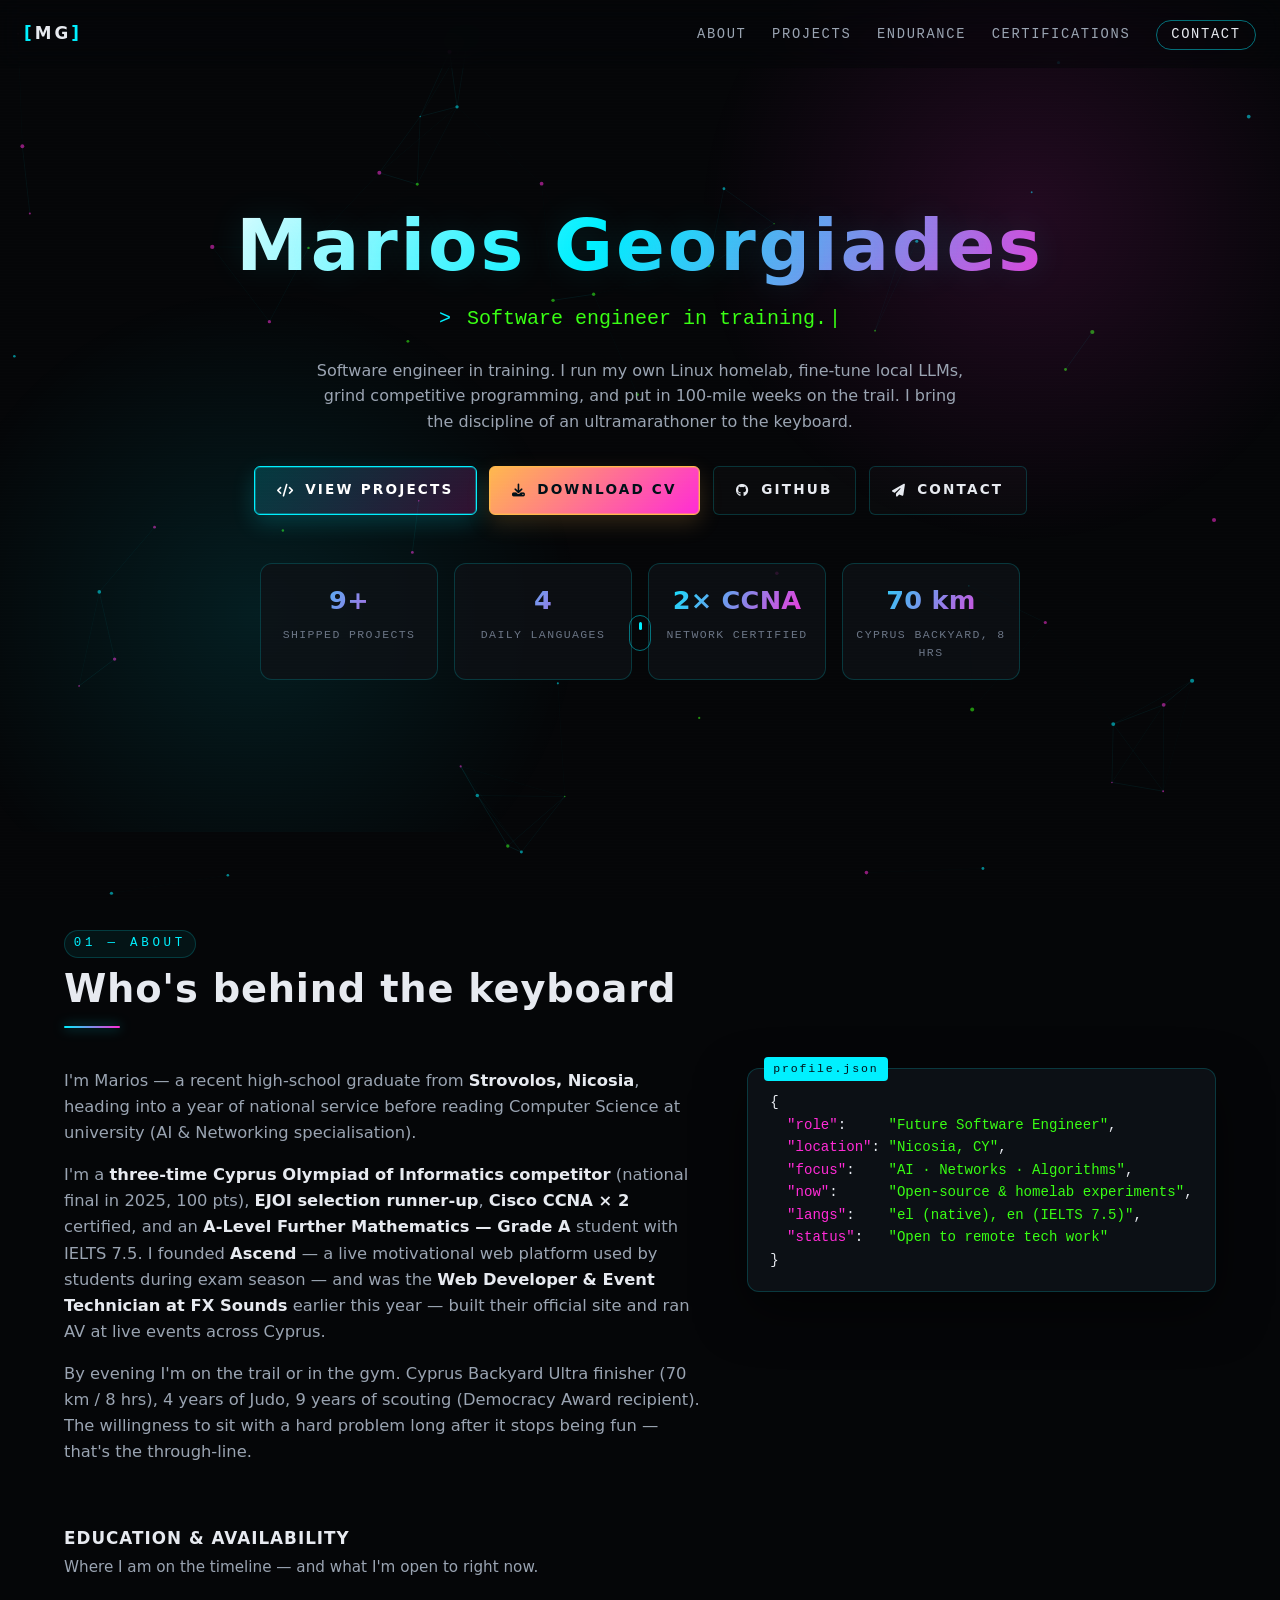
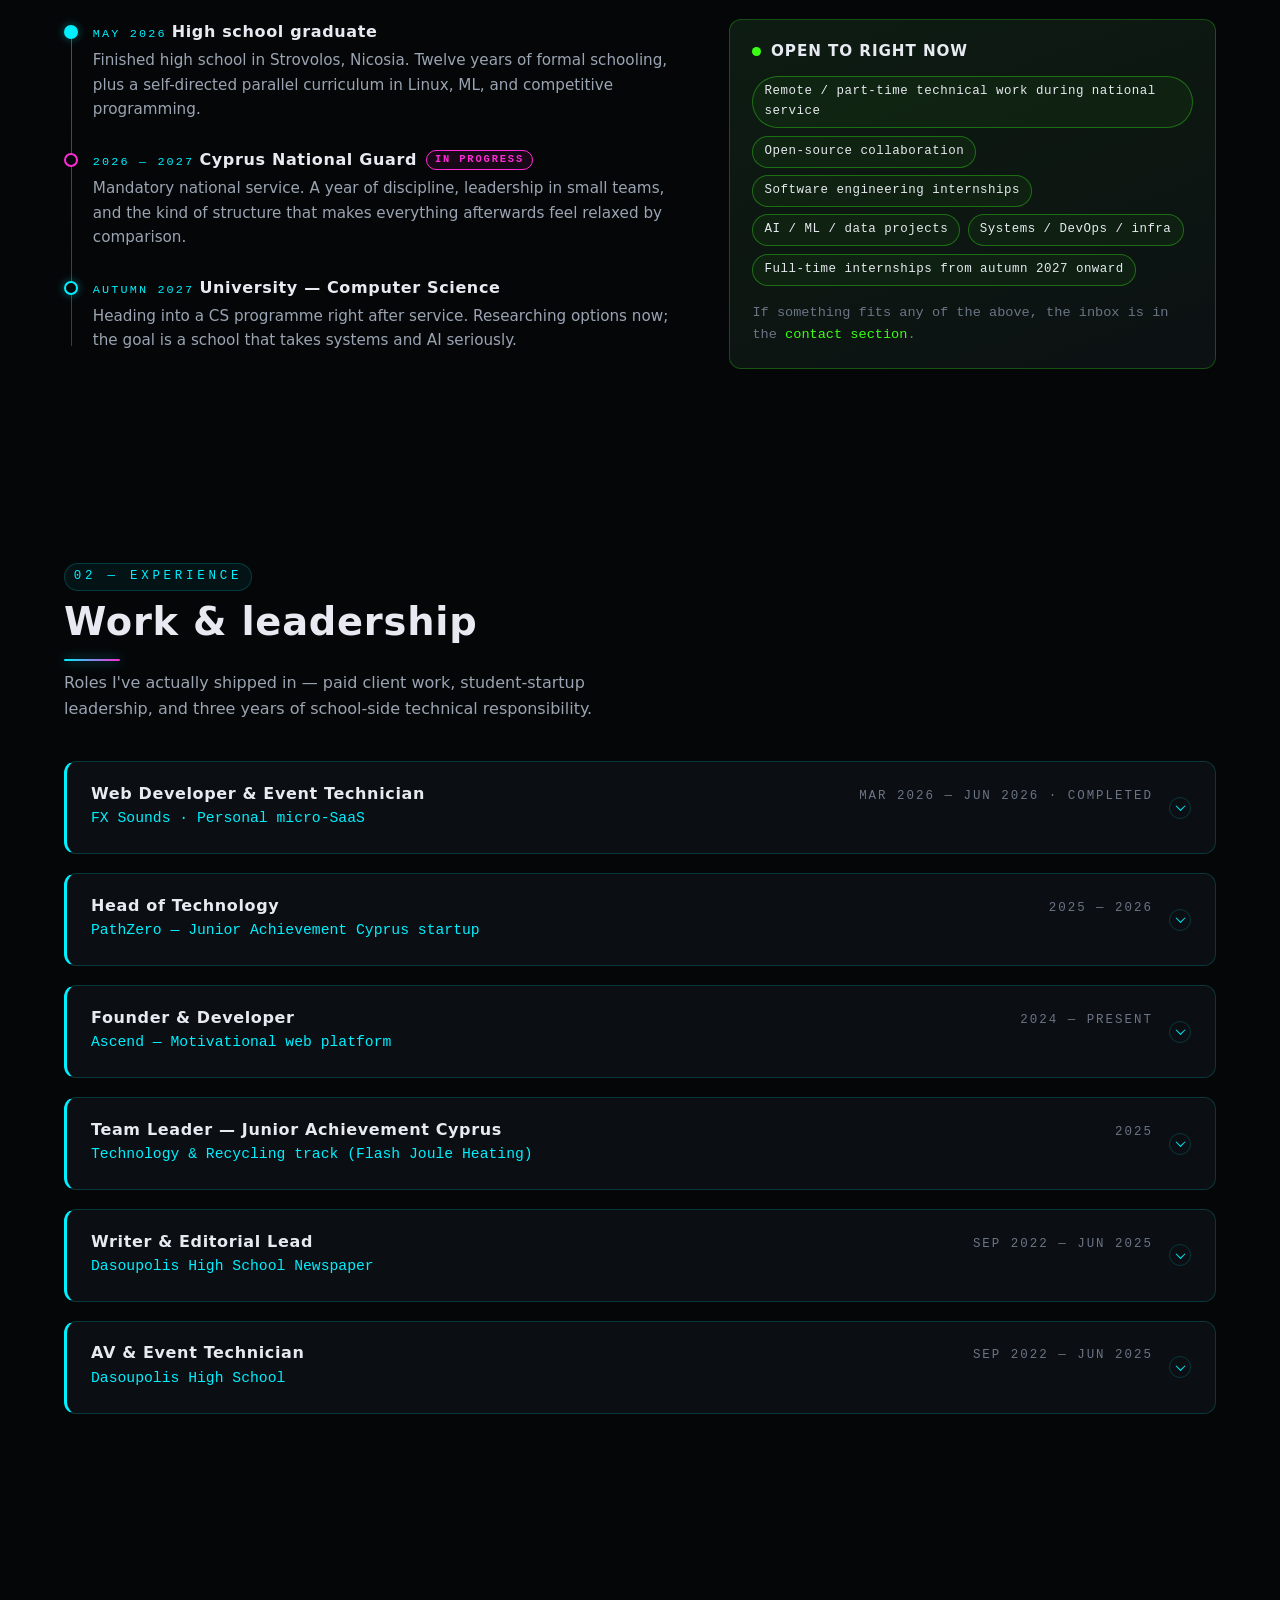
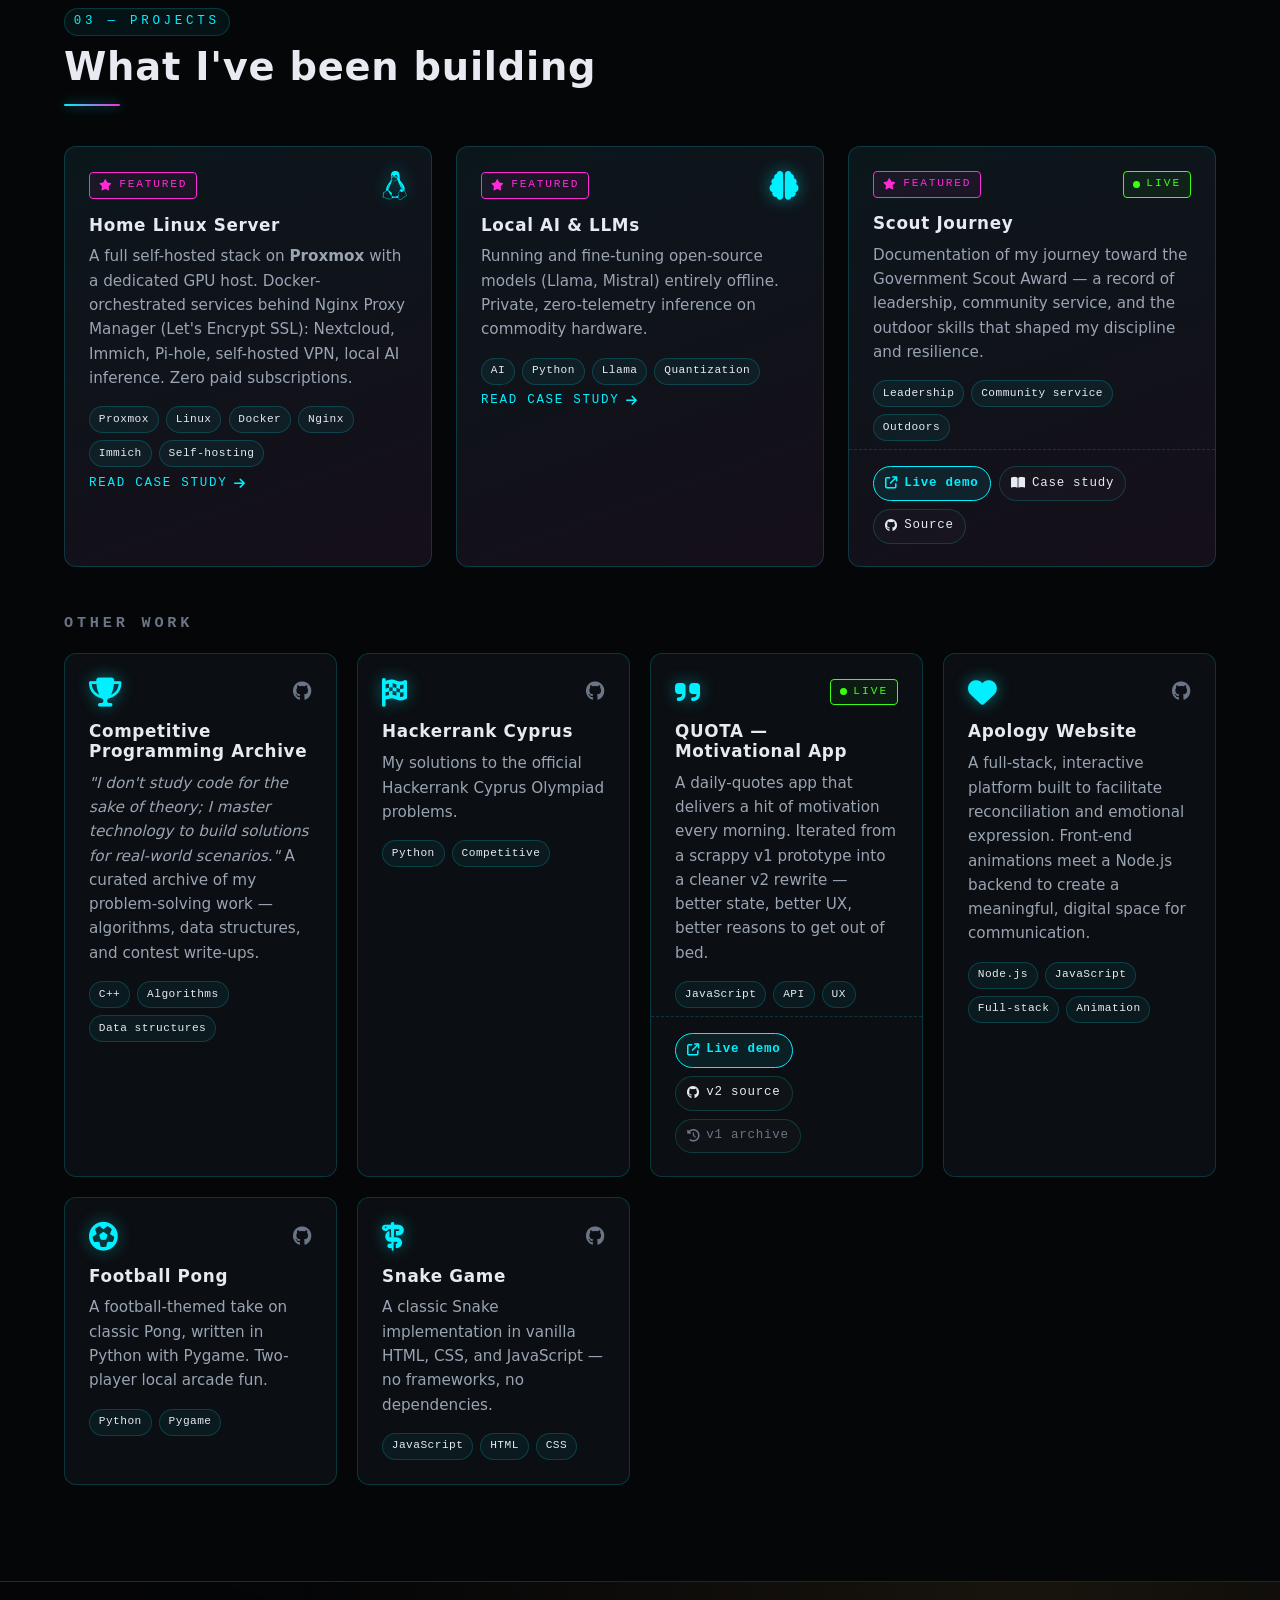
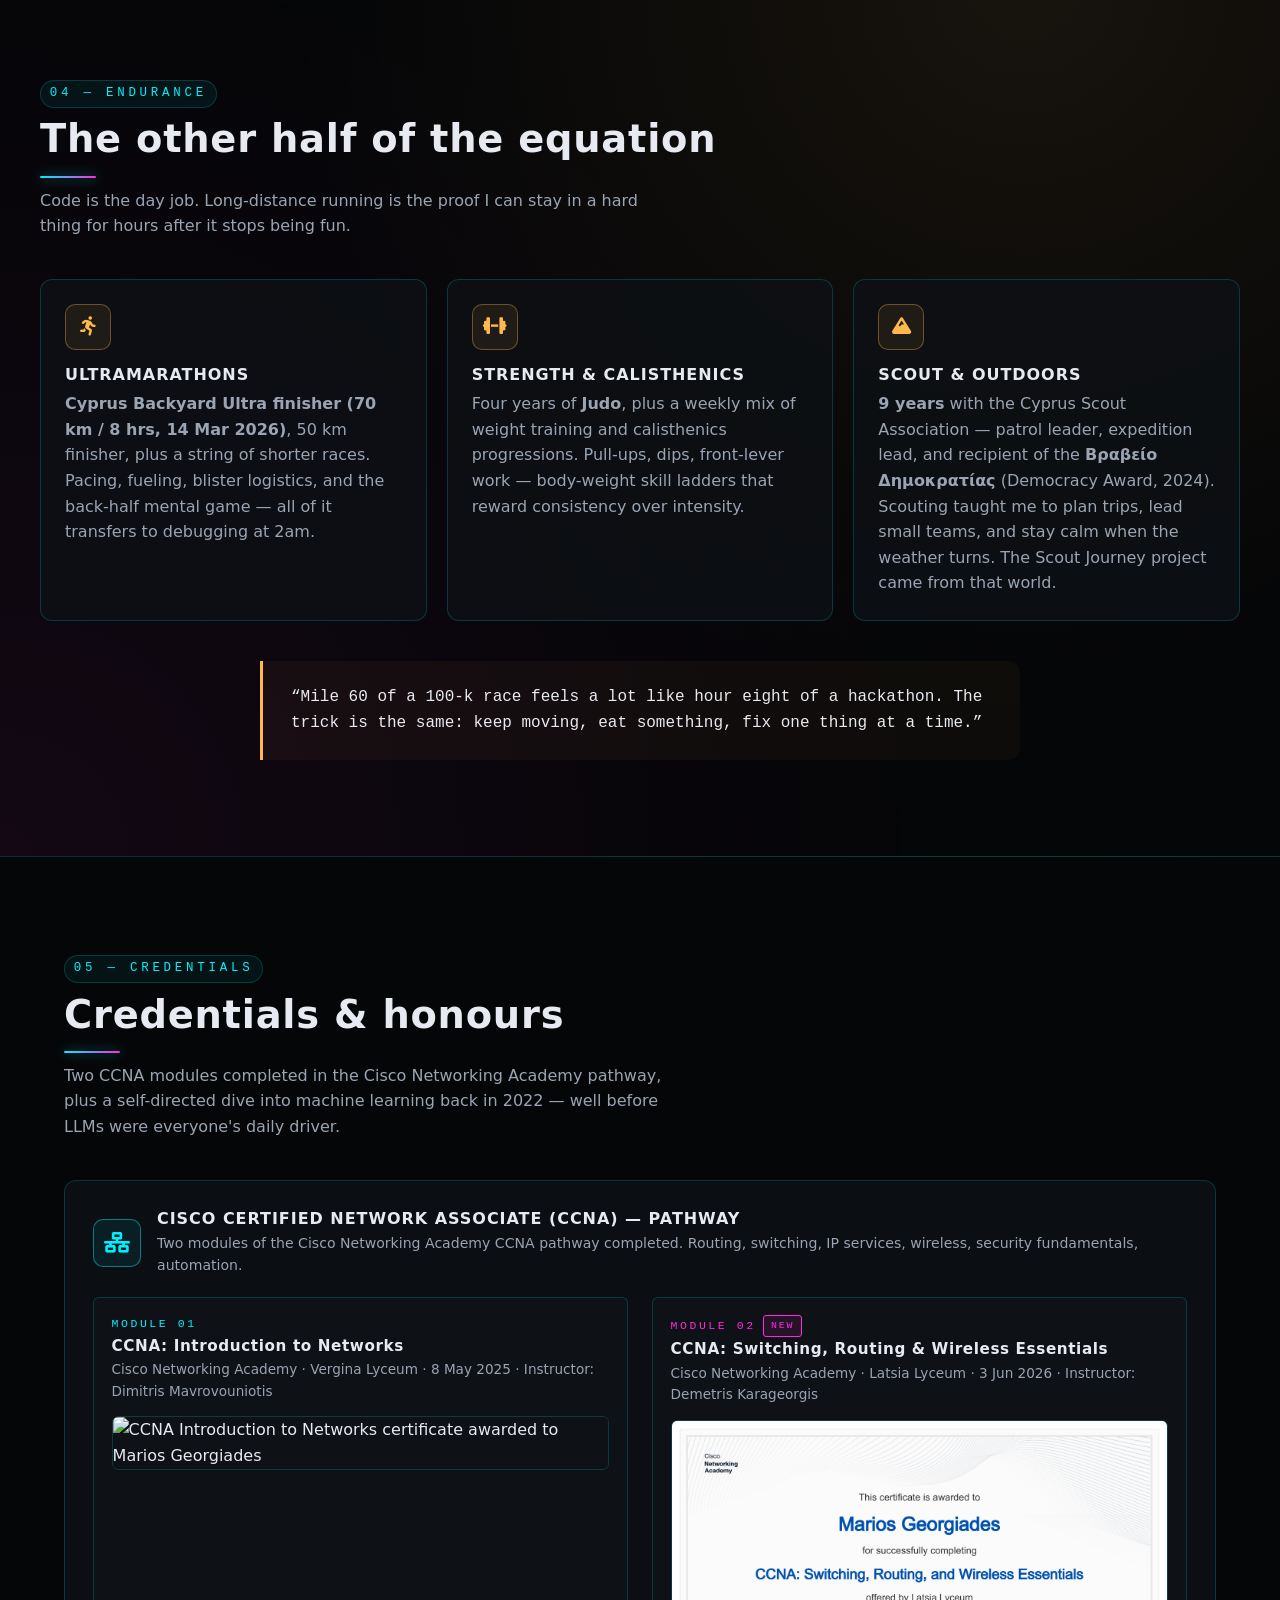
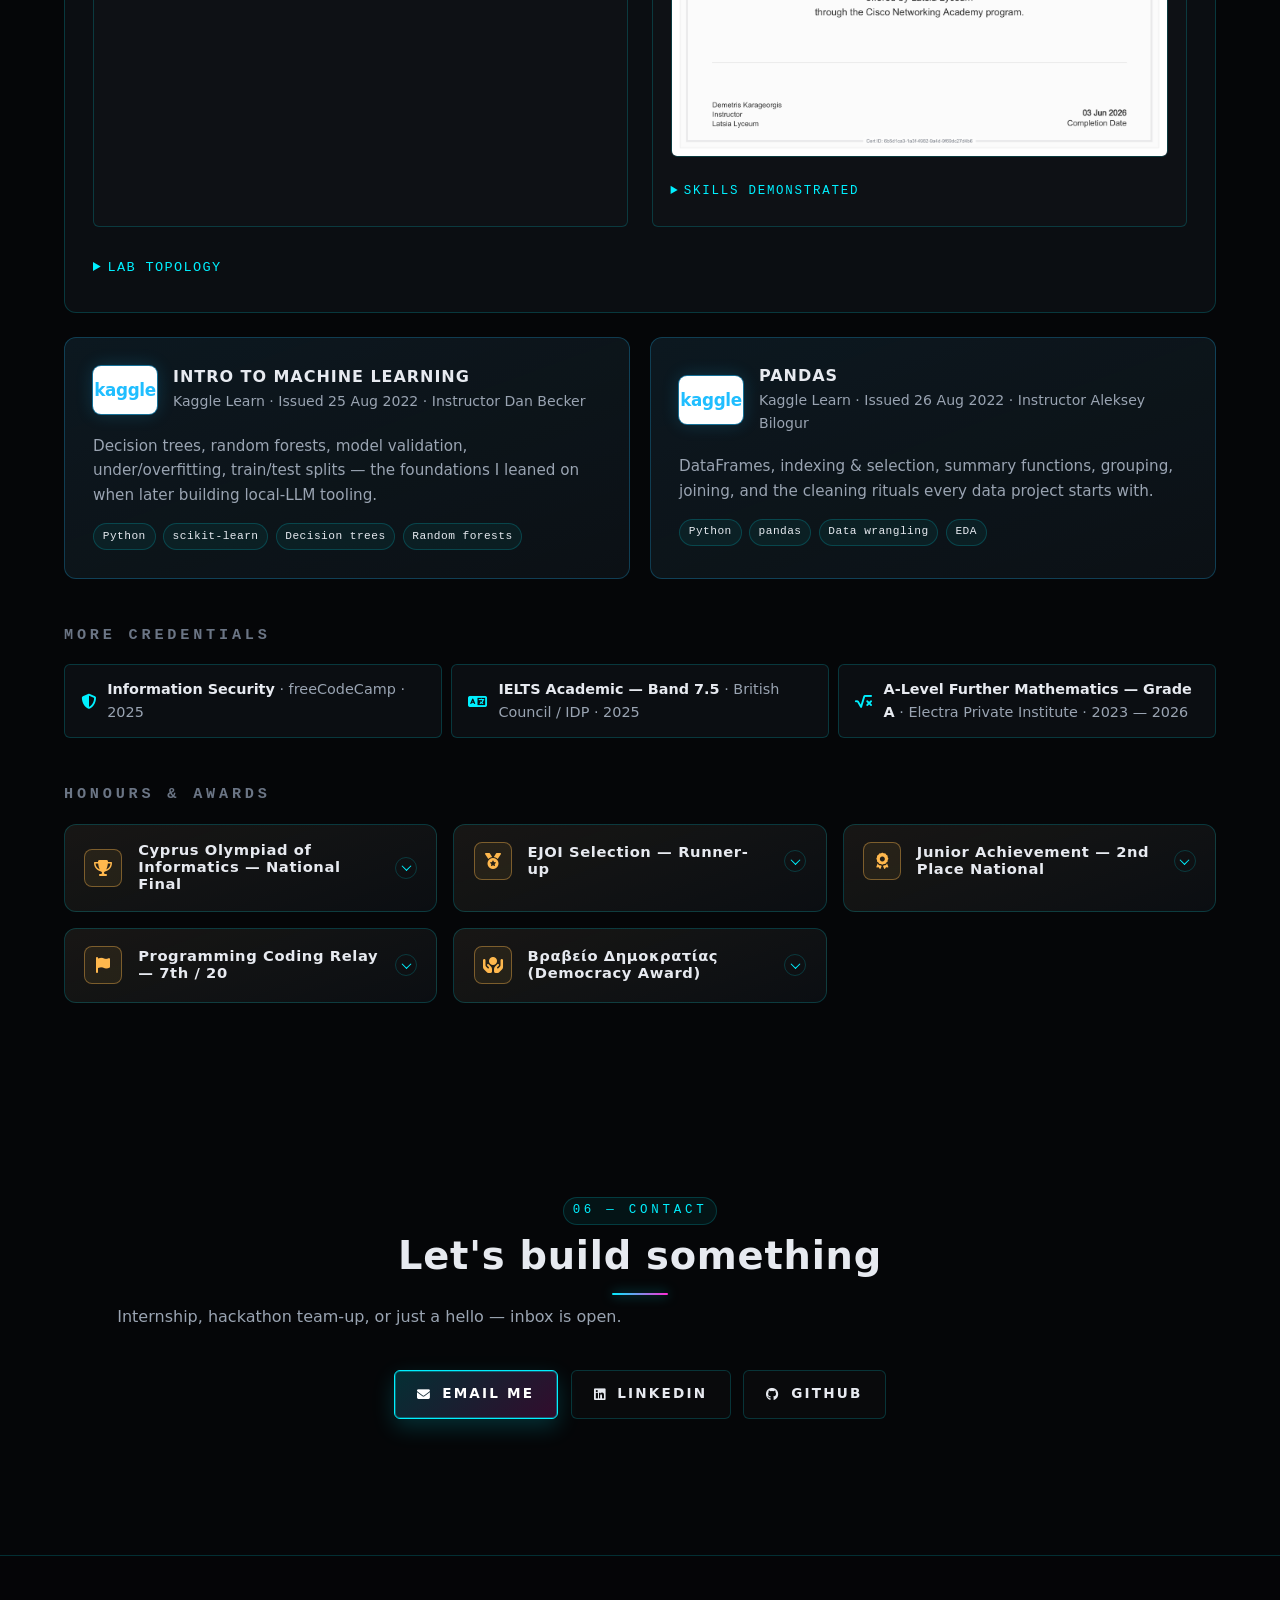
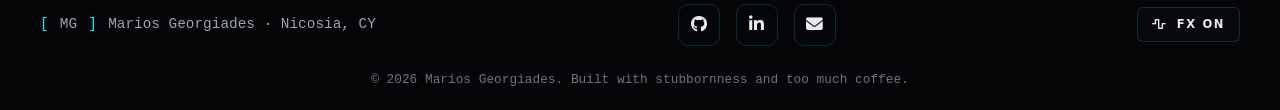
==== commit 960b932a: "Update website" ====
--- a/index.html
+++ b/index.html
@@ -85,7 +85,6 @@
 			</button>
 			<ul id="nav-list">
 				<li><a href="#about">About</a></li>
-				<li><a href="#skills">Skills</a></li>
 				<li><a href="#projects">Projects</a></li>
 				<li><a href="#endurance">Endurance</a></li>
 				<li><a href="#certifications">Certifications</a></li>
@@ -141,7 +140,7 @@
 			<div class="about-grid">
 				<div class="about-copy">
 					<p>I'm Marios — a recent high-school graduate from <strong>Strovolos, Nicosia</strong>, heading into a year of national service before reading Computer Science at university (AI &amp; Networking specialisation).</p>
-					<p>I'm a <strong>three-time Cyprus Olympiad of Informatics competitor</strong> (national final in 2025, 100 pts), <strong>EJOI selection runner-up</strong>, <strong>Cisco CCNA × 2</strong> certified, and an <strong>A-Level Further Mathematics — Grade A</strong> student with IELTS 7.5. I founded <strong>Ascend</strong> — a live motivational web platform used by students during exam season — and currently work as a <strong>Web Developer &amp; Event Technician at FX Sounds</strong> while building a reinforcement-learning training coach powered by wearable biometrics.</p>
+					<p>I'm a <strong>three-time Cyprus Olympiad of Informatics competitor</strong> (national final in 2025, 100 pts), <strong>EJOI selection runner-up</strong>, <strong>Cisco CCNA × 2</strong> certified, and an <strong>A-Level Further Mathematics — Grade A</strong> student with IELTS 7.5. I founded <strong>Ascend</strong> — a live motivational web platform used by students during exam season — and was the <strong>Web Developer &amp; Event Technician at FX Sounds</strong> earlier this year — built their official site and ran AV at live events across Cyprus.</p>
 					<p>By evening I'm on the trail or in the gym. Cyprus Backyard Ultra finisher (70 km / 8 hrs), 4 years of Judo, 9 years of scouting (Democracy Award recipient). The willingness to sit with a hard problem long after it stops being fun — that's the through-line.</p>
 				</div>
 				<aside class="about-card" aria-label="Profile snapshot">
@@ -149,7 +148,7 @@
   <span class="key">"role"</span>:     <span class="string">"Future Software Engineer"</span>,
   <span class="key">"location"</span>: <span class="string">"Nicosia, CY"</span>,
   <span class="key">"focus"</span>:    <span class="string">"AI · Networks · Algorithms"</span>,
-  <span class="key">"now"</span>:      <span class="string">"Web dev @ FX Sounds + RL coach"</span>,
+  <span class="key">"now"</span>:      <span class="string">"Open-source &amp; homelab experiments"</span>,
   <span class="key">"langs"</span>:    <span class="string">"el (native), en (IELTS 7.5)"</span>,
   <span class="key">"status"</span>:   <span class="string">"Open to remote tech work"</span>
 }</code></pre>
@@ -213,128 +212,82 @@
 				<p class="section-sub">Roles I've actually shipped in — paid client work, student-startup leadership, and three years of school-side technical responsibility.</p>
 			</div>
 
-			<ol class="exp-list">
-				<li class="exp-item">
-					<div class="exp-head">
+			<div class="exp-list">
+				<details class="exp-item">
+					<summary class="exp-summary"><div class="exp-head">
 						<h3>Web Developer &amp; Event Technician</h3>
 						<span class="exp-org">FX Sounds · Personal micro-SaaS</span>
-						<span class="exp-date">Mar 2026 — Present</span>
-					</div>
+						<span class="exp-date">Mar 2026 — Jun 2026 · Completed</span>
+					</div><span class="dd-icon" aria-hidden="true"></span></summary>
 					<ul class="exp-bullets">
-						<li>Building FX Sounds' official website from scratch in vanilla HTML, CSS and JS — the first paying client of a personal micro-SaaS building sites for local Cypriot businesses.</li>
-						<li>Operating professional audio, lighting and AV equipment at live events across Cyprus, in high-pressure environments where technical precision is non-negotiable.</li>
+						<li>Built FX Sounds' official website from scratch in vanilla HTML, CSS and JS — the first paying client of a personal micro-SaaS building sites for local Cypriot businesses.</li>
+						<li>Operated professional audio, lighting and AV equipment at live events across Cyprus, in high-pressure environments where technical precision was non-negotiable.</li>
 					</ul>
-				</li>
-				<li class="exp-item">
-					<div class="exp-head">
+				</details>
+				<details class="exp-item">
+					<summary class="exp-summary"><div class="exp-head">
 						<h3>Head of Technology</h3>
 						<span class="exp-org">PathZero — Junior Achievement Cyprus startup</span>
 						<span class="exp-date">2025 — 2026</span>
-					</div>
+					</div><span class="dd-icon" aria-hidden="true"></span></summary>
 					<ul class="exp-bullets">
 						<li>Co-founded PathZero, an eco-friendly subscription-box brand, as part of the Junior Achievement Cyprus programme.</li>
 						<li>Owned every technical decision: website, deployment, digital presence — and collaborated with a cross-functional team on brand, product, and go-to-market.</li>
 					</ul>
-				</li>
-				<li class="exp-item">
-					<div class="exp-head">
+				</details>
+				<details class="exp-item">
+					<summary class="exp-summary"><div class="exp-head">
 						<h3>Founder &amp; Developer</h3>
 						<span class="exp-org">Ascend — Motivational web platform</span>
 						<span class="exp-date">2024 — Present</span>
-					</div>
+					</div><span class="dd-icon" aria-hidden="true"></span></summary>
 					<ul class="exp-bullets">
 						<li>Designed, built, and deployed Ascend solo — a live motivational platform actively used by students at Dasoupolis High School during the 2024 exam season.</li>
 						<li>UI, front-end, deployment — all me. Iterated into a cleaner v2 rewrite based on real usage feedback.</li>
 					</ul>
-				</li>
-				<li class="exp-item">
-					<div class="exp-head">
+				</details>
+				<details class="exp-item">
+					<summary class="exp-summary"><div class="exp-head">
 						<h3>Team Leader — Junior Achievement Cyprus</h3>
 						<span class="exp-org">Technology &amp; Recycling track (Flash Joule Heating)</span>
 						<span class="exp-date">2025</span>
-					</div>
+					</div><span class="dd-icon" aria-hidden="true"></span></summary>
 					<ul class="exp-bullets">
 						<li>Led the school team to <strong>2nd place nationally</strong>; concept centred on Flash Joule Heating as a scalable recycling solution.</li>
 						<li>Owned research, team coordination, and the final national-stage presentation.</li>
 					</ul>
-				</li>
-				<li class="exp-item">
-					<div class="exp-head">
+				</details>
+				<details class="exp-item">
+					<summary class="exp-summary"><div class="exp-head">
 						<h3>Writer &amp; Editorial Lead</h3>
 						<span class="exp-org">Dasoupolis High School Newspaper</span>
 						<span class="exp-date">Sep 2022 — Jun 2025</span>
-					</div>
+					</div><span class="dd-icon" aria-hidden="true"></span></summary>
 					<ul class="exp-bullets">
 						<li>Three years writing for the school paper — mostly technology and school-affairs coverage.</li>
 						<li>Promoted to the editorial leadership team (αρχισυνταξία) in my final year, reviewing and shaping each issue.</li>
 					</ul>
-				</li>
-				<li class="exp-item">
-					<div class="exp-head">
+				</details>
+				<details class="exp-item">
+					<summary class="exp-summary"><div class="exp-head">
 						<h3>AV &amp; Event Technician</h3>
 						<span class="exp-org">Dasoupolis High School</span>
 						<span class="exp-date">Sep 2022 — Jun 2025</span>
-					</div>
+					</div><span class="dd-icon" aria-hidden="true"></span></summary>
 					<ul class="exp-bullets">
 						<li>Ran microphones, sound, and the full AV setup for every school event and ceremony for three years. Zero failed events on my watch.</li>
 					</ul>
-				</li>
-			</ol>
-		</section>
-
-		<section id="skills" class="section">
-			<div class="section-header">
-				<span class="eyebrow">03 — Skills</span>
-				<h2>The toolbox</h2>
-			</div>
-			<div class="skills-grid">
-				<article class="skill-cluster">
-					<header><i class="fa-solid fa-code" aria-hidden="true"></i><h3>Languages</h3></header>
-					<ul class="chips"><li>Python</li><li>C++</li><li>C</li><li>JavaScript</li><li>HTML / CSS</li><li>Bash</li></ul>
-				</article>
-				<article class="skill-cluster">
-					<header><i class="fa-solid fa-server" aria-hidden="true"></i><h3>Systems &amp; DevOps</h3></header>
-					<ul class="chips"><li>Proxmox</li><li>Linux</li><li>Docker</li><li>Nginx</li><li>Self-hosting</li><li>CCNA × 2</li><li>TCP/IP</li><li>VLANs</li><li>VPN</li></ul>
-				</article>
-				<article class="skill-cluster">
-					<header><i class="fa-solid fa-brain" aria-hidden="true"></i><h3>AI &amp; ML</h3></header>
-					<ul class="chips"><li>PyTorch</li><li>Stable-Baselines3</li><li>Gymnasium</li><li>Reinforcement learning</li><li>Local LLMs (Llama / Mistral)</li><li>Pygame</li></ul>
-				</article>
-				<article class="skill-cluster">
-					<header><i class="fa-solid fa-shield-halved" aria-hidden="true"></i><h3>Security</h3></header>
-					<ul class="chips"><li>Information Security (freeCodeCamp)</li><li>Cryptography</li><li>Pen-testing basics</li><li>Network security</li></ul>
-				</article>
-				<article class="skill-cluster">
-					<header><i class="fa-solid fa-flask" aria-hidden="true"></i><h3>Practice</h3></header>
-					<ul class="chips"><li>Algorithms</li><li>Data structures</li><li>Competitive programming</li><li>Hackathons</li><li>Git / GitHub</li><li>Packet Tracer</li></ul>
-				</article>
-				<article class="skill-cluster">
-					<header><i class="fa-solid fa-language" aria-hidden="true"></i><h3>Spoken</h3></header>
-					<ul class="chips"><li>Greek (native)</li><li>English (IELTS 7.5)</li></ul>
-				</article>
+				</details>
 			</div>
 		</section>
 
 		<section id="projects" class="section">
 			<div class="section-header">
-				<span class="eyebrow">04 — Projects</span>
+				<span class="eyebrow">03 — Projects</span>
 				<h2>What I've been building</h2>
 			</div>
 
 			<div class="featured-grid">
-				<article class="project-card project-card--featured">
-					<a class="project-card-link" href="https://github.com/MariosGeorgiades" rel="noopener" aria-label="RL Training Coach repository">
-						<div class="project-card-top">
-							<span class="featured-badge"><i class="fa-solid fa-star" aria-hidden="true"></i> Featured</span>
-							<i class="fa-solid fa-microchip project-icon" aria-hidden="true"></i>
-						</div>
-						<h3>RL Training Coach</h3>
-						<p>A reinforcement-learning model that ingests data from Garmin, Whoop, Oura, and Apple Watch to prescribe personalised training loads. Multi-objective reward function: <code>ΔFitness − λ·Strain − γ·Injury Risk</code>, with dynamic Banister-impulse decay constants driven by real-time biometrics.</p>
-						<ul class="chips chips-sm"><li>Python</li><li>PyTorch</li><li>Gymnasium</li><li>Stable-Baselines3</li><li>RL</li></ul>
-						<span class="card-cta">In development <i class="fa-solid fa-arrow-right" aria-hidden="true"></i></span>
-					</a>
-				</article>
-
 				<article class="project-card project-card--featured">
 					<a class="project-card-link" href="projects/home-linux-server.html" aria-label="Home Linux Server case study">
 						<div class="project-card-top">
@@ -454,7 +407,7 @@
 
 		<section id="endurance" class="section section-endurance">
 			<div class="section-header">
-				<span class="eyebrow">05 — Endurance</span>
+				<span class="eyebrow">04 — Endurance</span>
 				<h2>The other half of the equation</h2>
 				<p class="section-sub">Code is the day job. Long-distance running is the proof I can stay in a hard thing for hours after it stops being fun.</p>
 			</div>
@@ -484,7 +437,7 @@
 
 		<section id="certifications" class="section">
 			<div class="section-header">
-				<span class="eyebrow">06 — Credentials</span>
+				<span class="eyebrow">05 — Credentials</span>
 				<h2>Credentials &amp; honours</h2>
 				<p class="section-sub">Two CCNA modules completed in the Cisco Networking Academy pathway, plus a self-directed dive into machine learning back in 2022 — well before LLMs were everyone's daily driver.</p>
 			</div>
@@ -584,48 +537,33 @@
 			</ul>
 
 			<h3 class="subsection-title">Honours &amp; awards</h3>
-			<ul class="honours-grid">
-				<li class="honour">
-					<i class="fa-solid fa-trophy honour-icon" aria-hidden="true"></i>
-					<div>
-						<h4>Cyprus Olympiad of Informatics — National Final</h4>
-						<p>Reached the national final with a perfect <strong>100 pts</strong>. Three-time competitor (2023, 2024, 2025). <span class="honour-meta">Cyprus Computer Society · 2025</span></p>
-					</div>
-				</li>
-				<li class="honour">
-					<i class="fa-solid fa-medal honour-icon" aria-hidden="true"></i>
-					<div>
-						<h4>EJOI Selection — Runner-up</h4>
-						<p>Runner-up in the Cyprus selection round for the European Junior Olympiad in Informatics. <span class="honour-meta">Cyprus Computer Society · 2023</span></p>
-					</div>
-				</li>
-				<li class="honour">
-					<i class="fa-solid fa-award honour-icon" aria-hidden="true"></i>
-					<div>
-						<h4>Junior Achievement — 2nd Place National</h4>
-						<p>Led the school team to a national silver with the Flash Joule Heating recycling concept. <span class="honour-meta">Junior Achievement Cyprus · 2025</span></p>
-					</div>
-				</li>
-				<li class="honour">
-					<i class="fa-solid fa-flag honour-icon" aria-hidden="true"></i>
-					<div>
-						<h4>Programming Coding Relay — 7th / 20</h4>
-						<p>Top-third finish out of twenty competing schools. <span class="honour-meta">Cyprus Computer Society · 2024</span></p>
-					</div>
-				</li>
-				<li class="honour">
-					<i class="fa-solid fa-hands-holding-circle honour-icon" aria-hidden="true"></i>
-					<div>
-						<h4>Βραβείο Δημοκρατίας (Democracy Award)</h4>
-						<p>Awarded by the Cyprus Scout Association for sustained service and leadership. <span class="honour-meta">2024 · 9 years scouting</span></p>
-					</div>
-				</li>
-			</ul>
+			<div class="honours-grid">
+				<details class="honour">
+					<summary class="honour-summary"><i class="fa-solid fa-trophy honour-icon" aria-hidden="true"></i><div class="honour-title"><h4>Cyprus Olympiad of Informatics — National Final</h4></div><span class="dd-icon" aria-hidden="true"></span></summary>
+					<div class="honour-body"><p>Reached the national final with a perfect <strong>100 pts</strong>. Three-time competitor (2023, 2024, 2025). <span class="honour-meta">Cyprus Computer Society · 2025</span></p></div>
+				</details>
+				<details class="honour">
+					<summary class="honour-summary"><i class="fa-solid fa-medal honour-icon" aria-hidden="true"></i><div class="honour-title"><h4>EJOI Selection — Runner-up</h4></div><span class="dd-icon" aria-hidden="true"></span></summary>
+					<div class="honour-body"><p>Runner-up in the Cyprus selection round for the European Junior Olympiad in Informatics. <span class="honour-meta">Cyprus Computer Society · 2023</span></p></div>
+				</details>
+				<details class="honour">
+					<summary class="honour-summary"><i class="fa-solid fa-award honour-icon" aria-hidden="true"></i><div class="honour-title"><h4>Junior Achievement — 2nd Place National</h4></div><span class="dd-icon" aria-hidden="true"></span></summary>
+					<div class="honour-body"><p>Led the school team to a national silver with the Flash Joule Heating recycling concept. <span class="honour-meta">Junior Achievement Cyprus · 2025</span></p></div>
+				</details>
+				<details class="honour">
+					<summary class="honour-summary"><i class="fa-solid fa-flag honour-icon" aria-hidden="true"></i><div class="honour-title"><h4>Programming Coding Relay — 7th / 20</h4></div><span class="dd-icon" aria-hidden="true"></span></summary>
+					<div class="honour-body"><p>Top-third finish out of twenty competing schools. <span class="honour-meta">Cyprus Computer Society · 2024</span></p></div>
+				</details>
+				<details class="honour">
+					<summary class="honour-summary"><i class="fa-solid fa-hands-holding-circle honour-icon" aria-hidden="true"></i><div class="honour-title"><h4>Βραβείο Δημοκρατίας (Democracy Award)</h4></div><span class="dd-icon" aria-hidden="true"></span></summary>
+					<div class="honour-body"><p>Awarded by the Cyprus Scout Association for sustained service and leadership. <span class="honour-meta">2024 · 9 years scouting</span></p></div>
+				</details>
+			</div>
 		</section>
 
 		<section id="contact" class="section section-contact">
 			<div class="section-header center">
-				<span class="eyebrow">07 — Contact</span>
+				<span class="eyebrow">06 — Contact</span>
 				<h2>Let's build something</h2>
 				<p class="section-sub">Internship, hackathon team-up, or just a hello — inbox is open.</p>
 			</div>
--- a/main.css
+++ b/main.css
@@ -656,15 +656,17 @@
 	transform: translateY(-1px);
 }
 .action-link.action-primary {
-	color: #001018;
-	background: linear-gradient(120deg, var(--neon-cyan), var(--neon-pink));
-	border-color: transparent;
-	font-weight: 700;
+	color: var(--neon-cyan);
+	background: rgba(0, 240, 255, 0.08);
+	border-color: var(--neon-cyan);
+	font-weight: 600;
 }
 .action-link.action-primary:hover {
 	color: #001018;
+	background: var(--neon-cyan);
+	border-color: var(--neon-cyan);
 	transform: translateY(-2px);
-	box-shadow: 0 8px 22px rgba(0, 240, 255, 0.25);
+	box-shadow: 0 6px 18px rgba(0, 240, 255, 0.25);
 }
 .action-link.action-muted {
 	color: var(--text-mute);
@@ -1457,6 +1459,91 @@
 	.honour h4 { font-size: 0.88rem; }
 	.honour p { font-size: 0.82rem; }
 	.mini-creds li { font-size: 0.85rem; padding: 0.7rem 0.85rem; }
+}
+
+
+
+/* ----- Collapsible <details> styling (Experience + Honours) ----- */
+details.exp-item, details.honour {
+	cursor: default;
+}
+.exp-summary, .honour-summary {
+	cursor: pointer;
+	list-style: none;
+	display: flex;
+	align-items: center;
+	gap: 1rem;
+	width: 100%;
+	transition: opacity 200ms var(--ease);
+}
+.exp-summary::-webkit-details-marker,
+.honour-summary::-webkit-details-marker { display: none; }
+.exp-summary::marker, .honour-summary::marker { content: ""; }
+
+.exp-summary:hover, .honour-summary:hover { opacity: 0.85; }
+
+/* When opened, summary heading gets a subtle highlight */
+details[open] .exp-summary .exp-head h3,
+details[open] .honour-summary h4 {
+	color: var(--neon-cyan);
+}
+
+/* Chevron indicator on the right */
+.dd-icon {
+	margin-left: auto;
+	flex-shrink: 0;
+	width: 22px; height: 22px;
+	display: grid; place-items: center;
+	border: 1px solid var(--border);
+	border-radius: 999px;
+	color: var(--neon-cyan);
+	font-size: 0.75rem;
+	transition: transform 220ms var(--ease), background 220ms var(--ease), border-color 220ms var(--ease);
+}
+.dd-icon::before {
+	content: "";
+	width: 7px; height: 7px;
+	border-right: 1.5px solid currentColor;
+	border-bottom: 1.5px solid currentColor;
+	transform: rotate(45deg) translate(-1px, -1px);
+	transition: transform 220ms var(--ease);
+}
+.exp-summary:hover .dd-icon,
+.honour-summary:hover .dd-icon {
+	border-color: var(--neon-cyan);
+	background: rgba(0, 240, 255, 0.06);
+}
+details[open] .dd-icon {
+	background: rgba(0, 240, 255, 0.1);
+	border-color: var(--neon-cyan);
+	transform: rotate(180deg);
+}
+
+/* Experience-specific override: head should sit flush */
+details.exp-item .exp-summary .exp-head {
+	flex: 1;
+	margin-bottom: 0;
+}
+details.exp-item .exp-bullets {
+	margin-top: 1rem;
+	animation: dd-open 240ms var(--ease);
+}
+@keyframes dd-open {
+	from { opacity: 0; transform: translateY(-4px); }
+	to   { opacity: 1; transform: translateY(0); }
+}
+
+/* Honour-specific override */
+.honour-summary { padding: 0; }
+.honour-title { flex: 1; }
+.honour-title h4 { margin: 0; }
+details.honour .honour-body { margin-top: 0.8rem; animation: dd-open 240ms var(--ease); }
+
+/* Slight indent the body so it visually nests under the summary heading */
+details.honour .honour-body p { padding-left: 50px; }
+@media (max-width: 640px) {
+	details.honour .honour-body p { padding-left: 0; }
+	.dd-icon { width: 24px; height: 24px; }
 }
 
 /* ============================================================
@@ -1539,7 +1626,7 @@
 		font-size: 0.74rem;
 		min-height: 38px;
 	}
-	.action-link.action-primary { flex-basis: 100%; }
+	/* Live demo still flagged as primary but no longer forced full-width — visual weight handled by border + color */
 
 	/* Endurance */
 	.endurance-grid { gap: 1rem; }
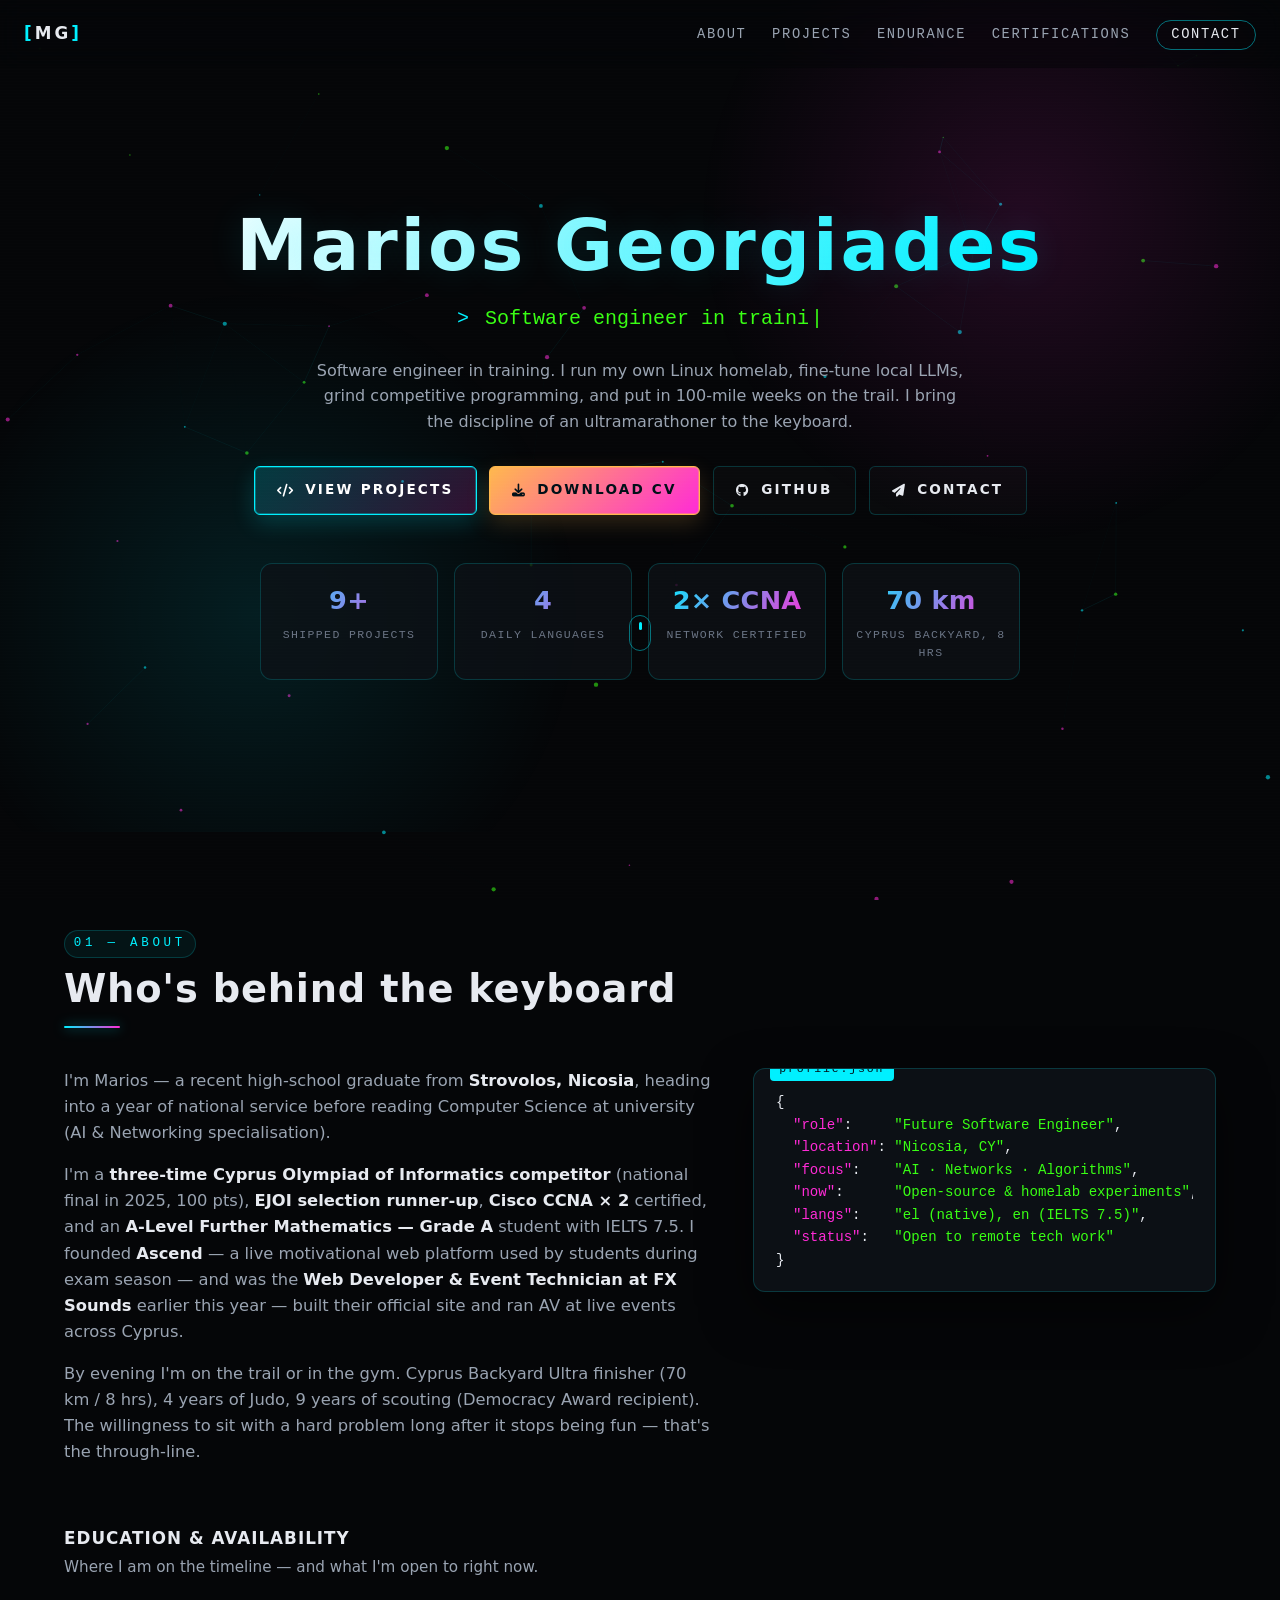
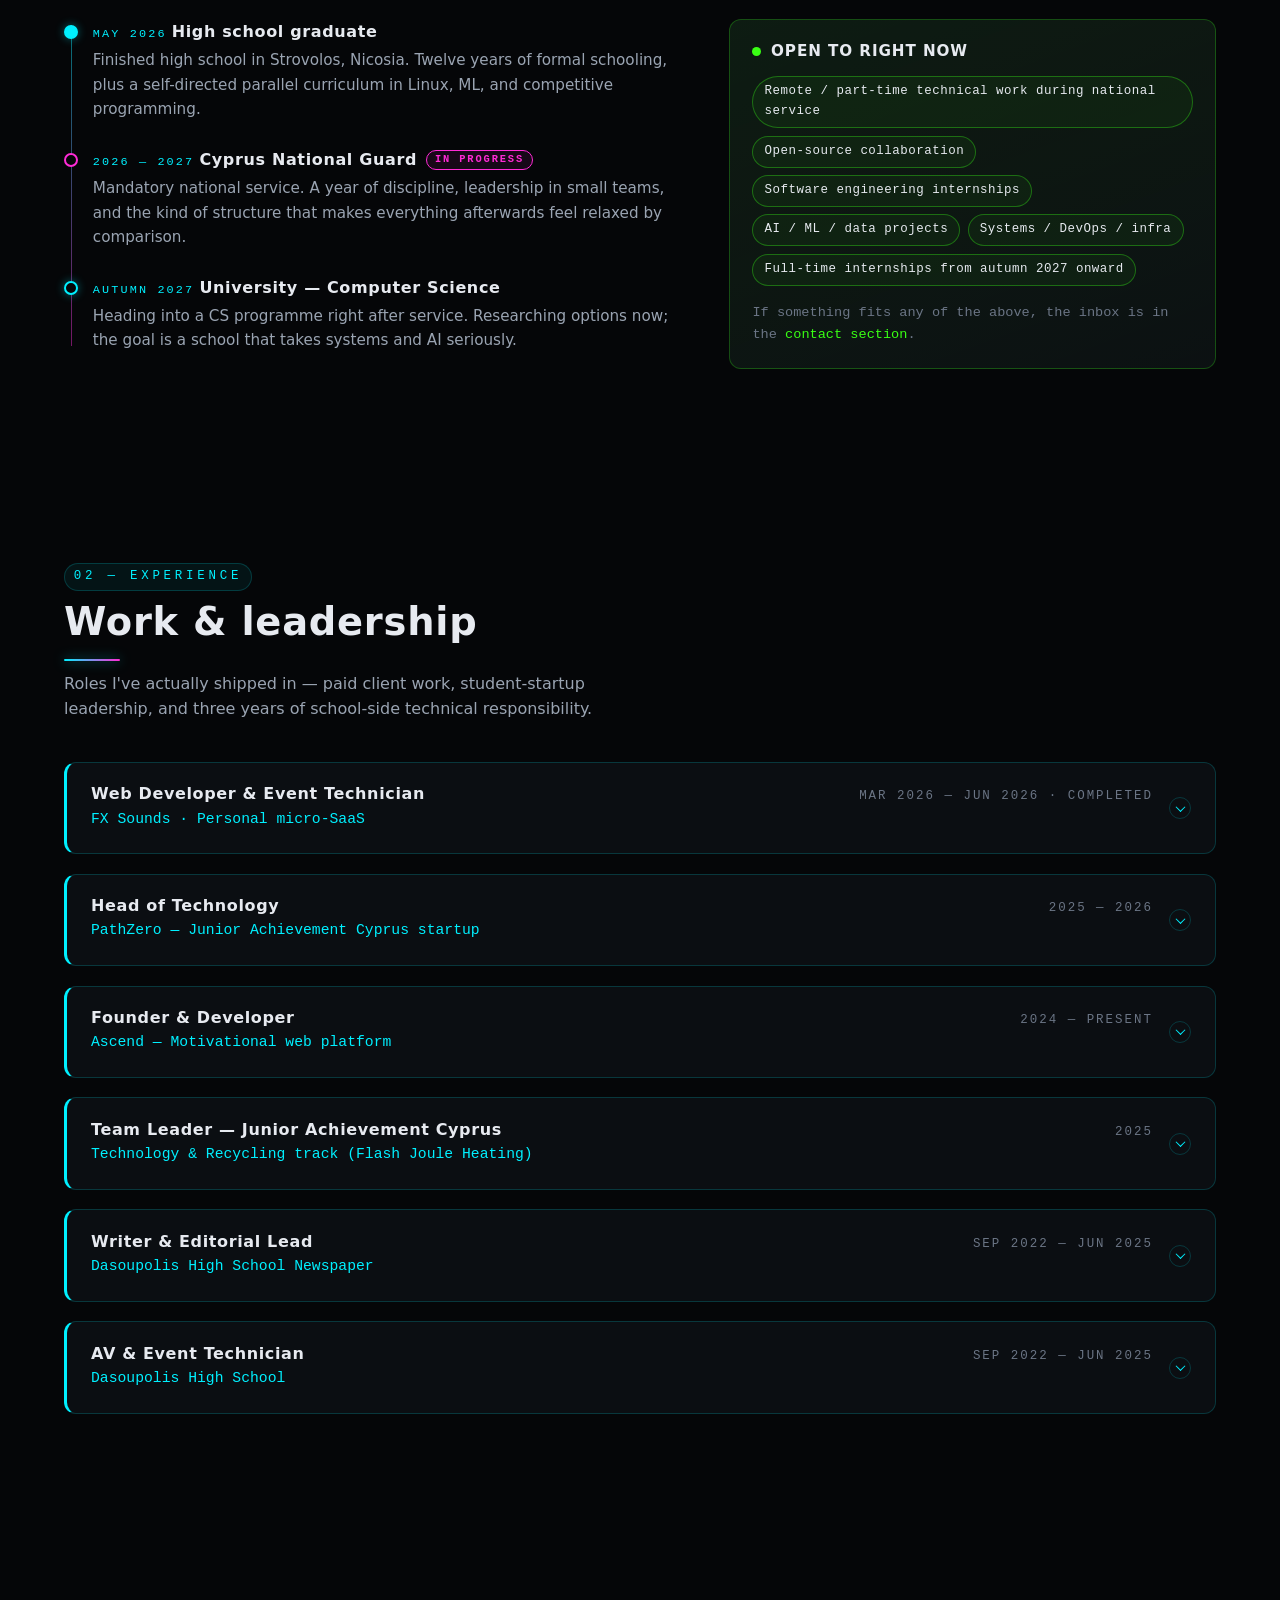
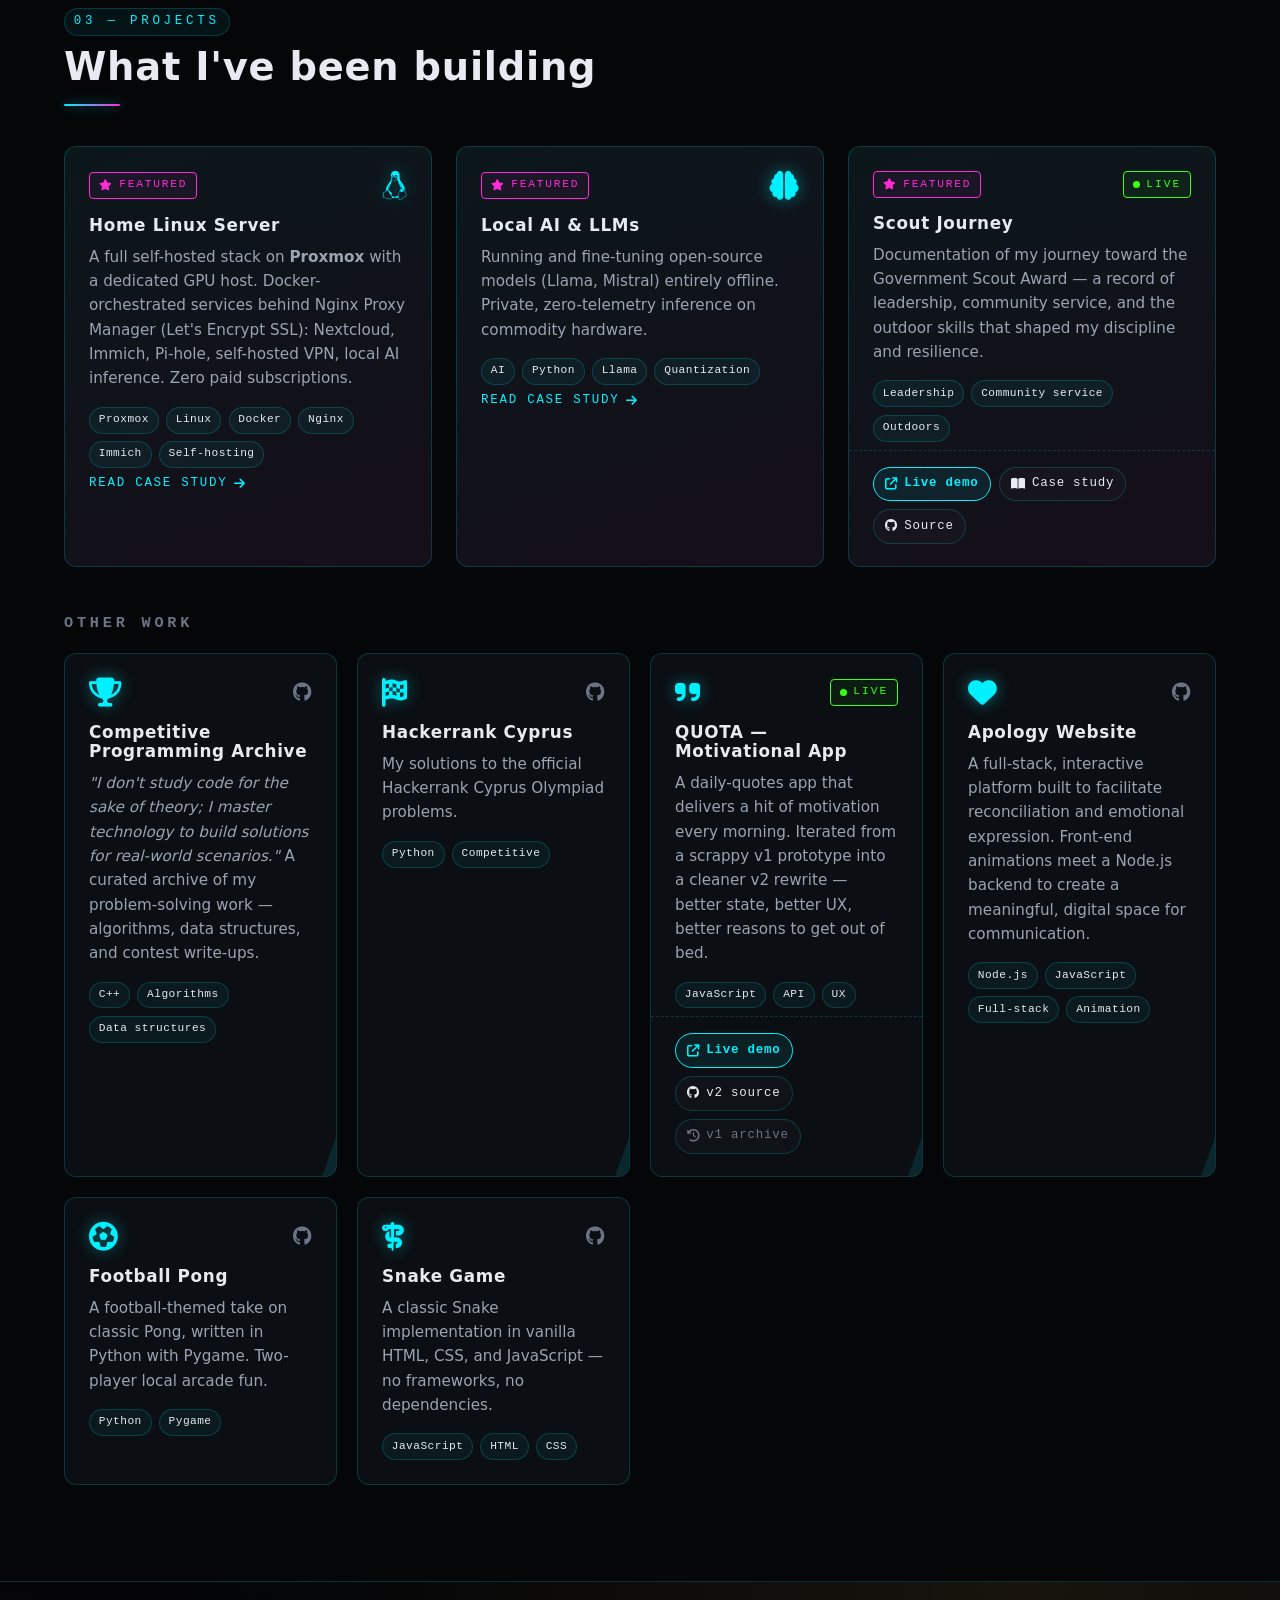
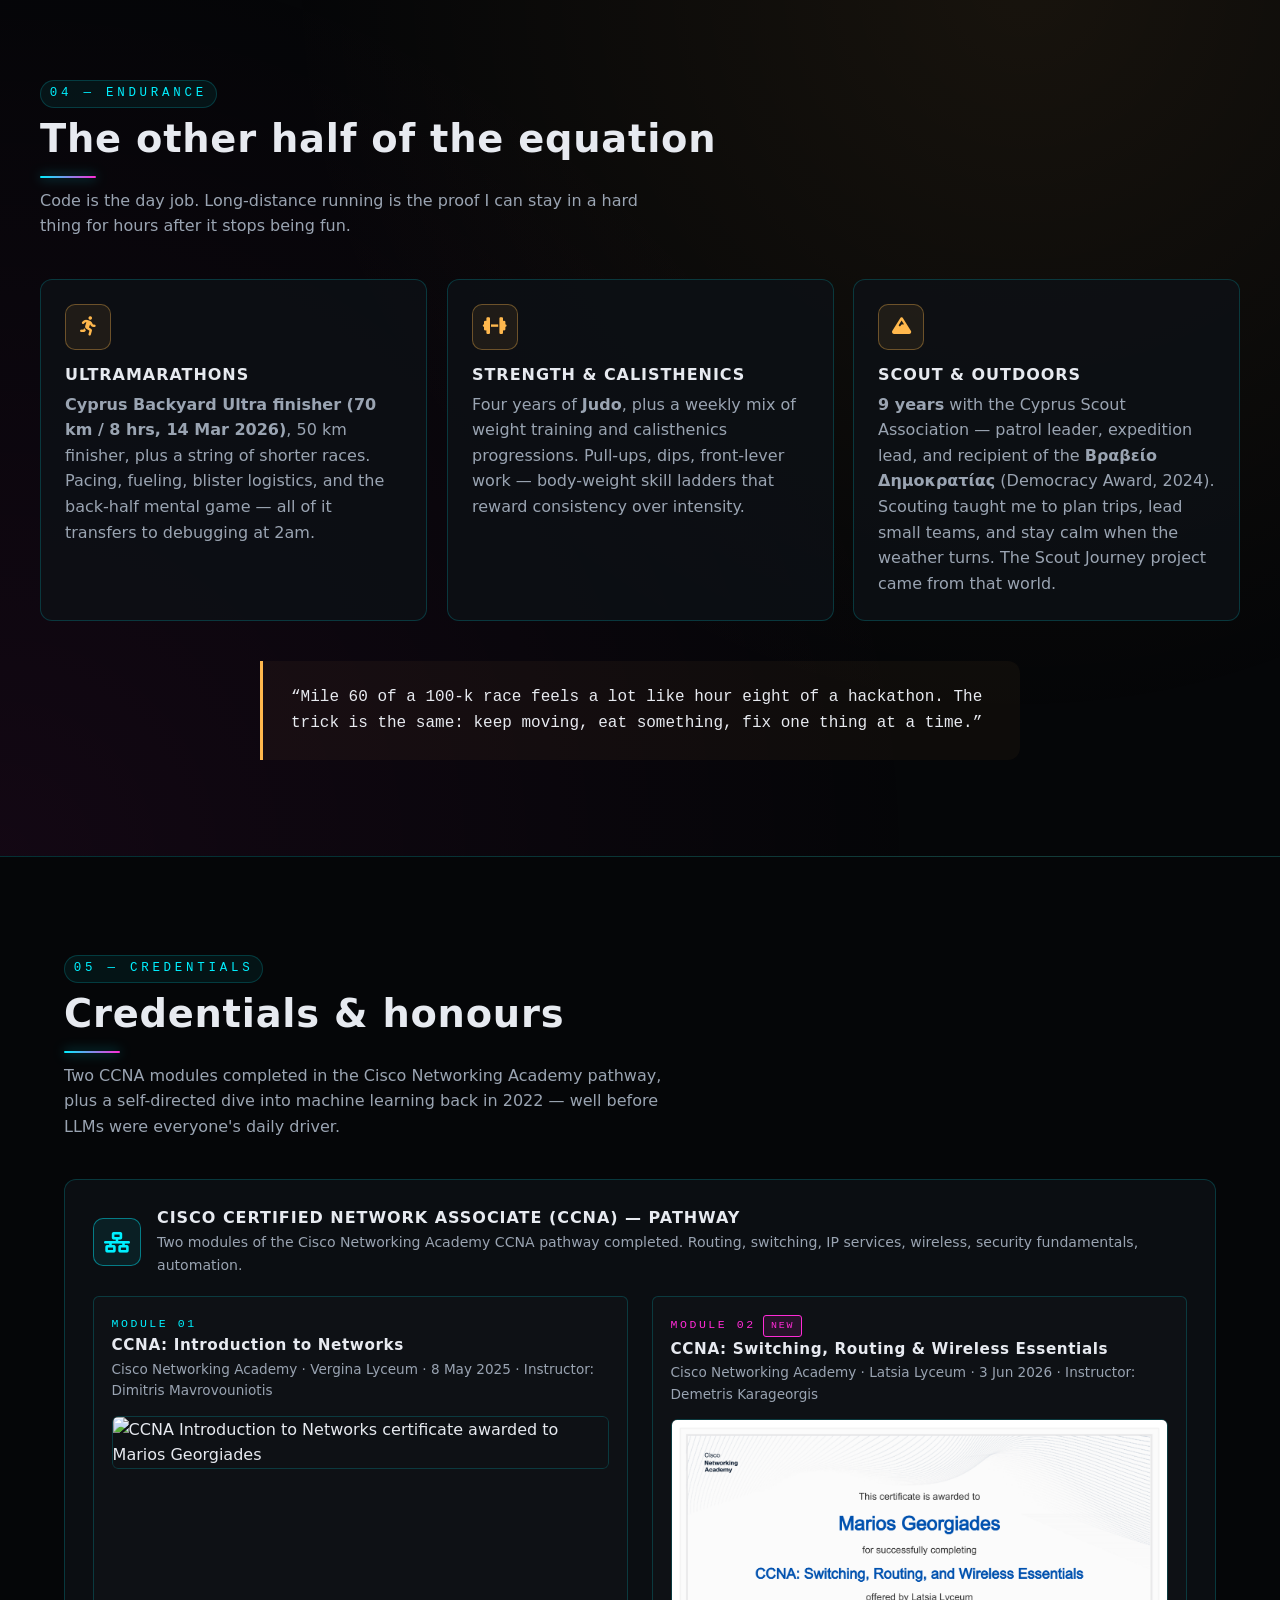
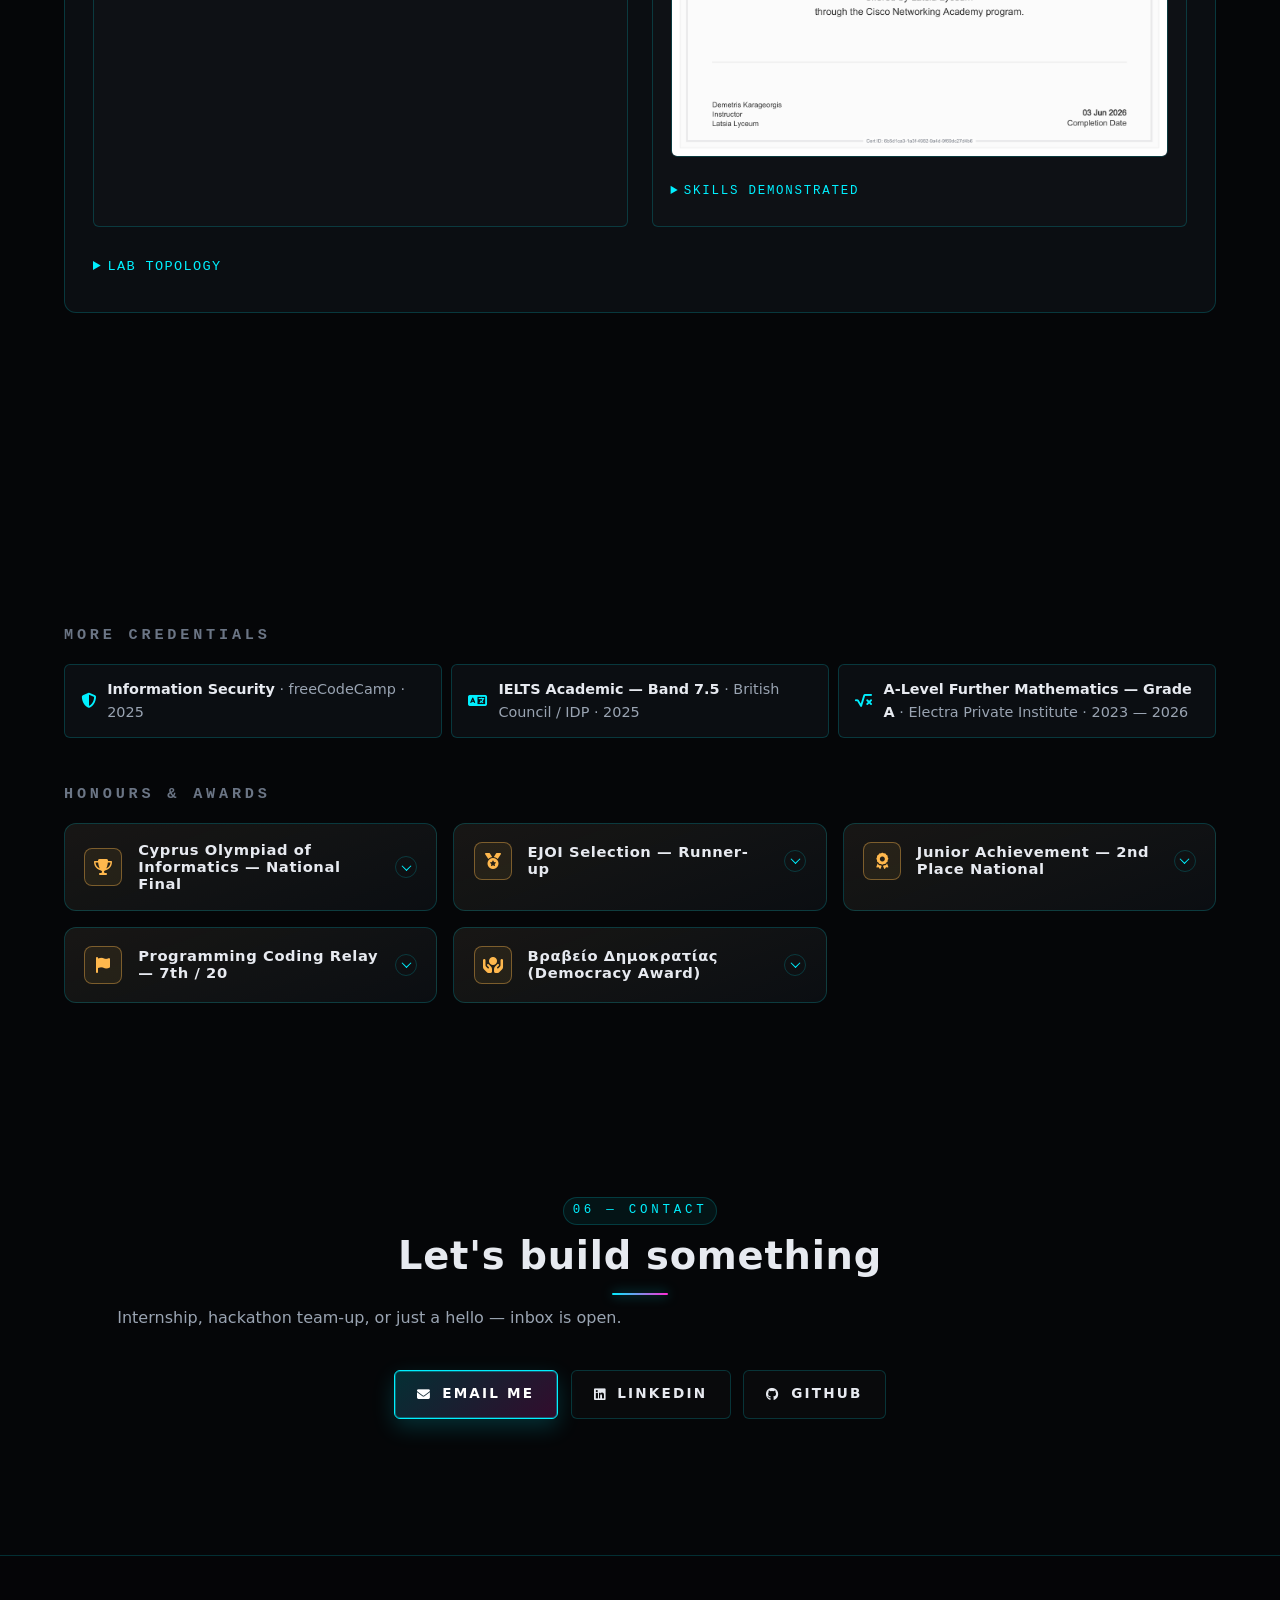
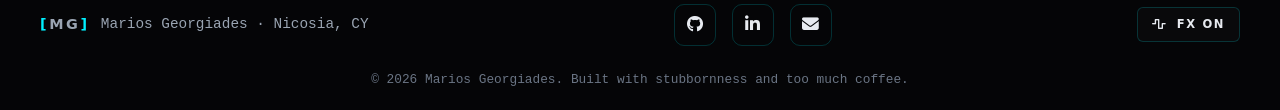
==== commit e24f2def: "Update website" ====
--- a/index.html
+++ b/index.html
@@ -584,8 +584,8 @@
 	<footer id="footer" role="contentinfo">
 		<div class="footer-inner">
 			<div class="footer-brand">
-				<span class="brand-bracket">[</span>MG<span class="brand-bracket">]</span>
-				<span>Marios Georgiades · Nicosia, CY</span>
+				<span class="brand-mark"><span class="brand-bracket">[</span>MG<span class="brand-bracket">]</span></span>
+				<span class="brand-location">Marios Georgiades · Nicosia, CY</span>
 			</div>
 			<ul class="icons alt">
 				<li><a href="https://github.com/MariosGeorgiades" rel="noopener" aria-label="GitHub"><i class="fa-brands fa-github" aria-hidden="true"></i><span class="label">GitHub</span></a></li>
--- a/main.css
+++ b/main.css
@@ -477,7 +477,7 @@
 /* ----- Skills ----- */
 .skills-grid {
 	display: grid;
-	grid-template-columns: repeat(auto-fit, minmax(240px, 1fr));
+	grid-template-columns: repeat(auto-fit, minmax(min(100%, 240px), 1fr));
 	gap: 1.25rem;
 }
 .skill-cluster {
@@ -508,12 +508,12 @@
 /* ----- Projects ----- */
 .featured-grid {
 	display: grid;
-	grid-template-columns: repeat(auto-fit, minmax(300px, 1fr));
+	grid-template-columns: repeat(auto-fit, minmax(min(100%, 280px), 1fr));
 	gap: 1.5rem;
 }
 .projects-grid {
 	display: grid;
-	grid-template-columns: repeat(auto-fit, minmax(260px, 1fr));
+	grid-template-columns: repeat(auto-fit, minmax(min(100%, 260px), 1fr));
 	gap: 1.25rem;
 }
 
@@ -710,7 +710,7 @@
 .section-endurance > * { max-width: var(--maxw); margin-left: auto; margin-right: auto; }
 .endurance-grid {
 	display: grid;
-	grid-template-columns: repeat(auto-fit, minmax(260px, 1fr));
+	grid-template-columns: repeat(auto-fit, minmax(min(100%, 260px), 1fr));
 	gap: 1.25rem;
 }
 .endurance-card {
@@ -783,7 +783,7 @@
 .cert-blurb { color: var(--text-dim); font-size: 0.95rem; margin-bottom: 1rem; }
 .cert-grid {
 	display: grid;
-	grid-template-columns: repeat(auto-fit, minmax(280px, 1fr));
+	grid-template-columns: repeat(auto-fit, minmax(min(100%, 280px), 1fr));
 	gap: 1.25rem;
 }
 .cert-card--kaggle {
@@ -1379,7 +1379,7 @@
 /* ----- Mini-creds list (additional credentials row) ----- */
 .mini-creds {
 	display: grid;
-	grid-template-columns: repeat(auto-fit, minmax(290px, 1fr));
+	grid-template-columns: repeat(auto-fit, minmax(min(100%, 290px), 1fr));
 	gap: 0.6rem;
 }
 .mini-creds li {
@@ -1397,11 +1397,11 @@
 /* ----- Honours grid ----- */
 .honours-grid {
 	display: grid;
-	grid-template-columns: repeat(auto-fit, minmax(300px, 1fr));
+	grid-template-columns: repeat(auto-fit, minmax(min(100%, 280px), 1fr));
 	gap: 1rem;
 }
 .honour {
-	display: flex; gap: 0.95rem;
+	display: block;
 	padding: 1.1rem 1.2rem;
 	background: linear-gradient(160deg, rgba(255, 184, 77, 0.05), rgba(255, 184, 77, 0.0)), var(--surface);
 	border: 1px solid var(--border);
@@ -1463,6 +1463,188 @@
 
 
 
+
+
+/* ============================================================
+   Enhanced animations & micro-interactions
+   ============================================================ */
+
+/* Hero name — subtle gradient drift */
+.hero-name {
+	background-size: 200% 200%;
+	animation: hero-grad 9s ease-in-out infinite;
+}
+@keyframes hero-grad {
+	0%   { background-position: 0% 50%; }
+	50%  { background-position: 100% 50%; }
+	100% { background-position: 0% 50%; }
+}
+
+/* Eyebrow chip — soft shimmer on first reveal */
+.section.is-visible .eyebrow,
+.eyebrow.is-visible {
+	animation: chip-glow 1.2s ease-out 0.1s 1 both;
+}
+@keyframes chip-glow {
+	0%   { box-shadow: 0 0 0 0 rgba(0, 240, 255, 0.0); }
+	50%  { box-shadow: 0 0 18px 2px rgba(0, 240, 255, 0.25); }
+	100% { box-shadow: 0 0 0 0 rgba(0, 240, 255, 0.0); }
+}
+
+/* Section heading underline — draw on reveal */
+.section-header h2::after {
+	transform-origin: left center;
+	transform: scaleX(0);
+	transition: transform 700ms cubic-bezier(0.16, 1, 0.3, 1) 120ms;
+}
+.section-header.center h2::after { transform-origin: center; }
+.section.is-visible .section-header h2::after { transform: scaleX(1); }
+
+/* Project / skill / endurance / cert / stat cards — staggered slide-in */
+.reveal {
+	will-change: opacity, transform;
+}
+.reveal { transform: translateY(22px); }
+.reveal.is-visible { transform: translateY(0); }
+
+/* Stagger children inside grids */
+.featured-grid > .reveal:nth-child(1),
+.projects-grid > .reveal:nth-child(1),
+.endurance-grid > .reveal:nth-child(1),
+.honours-grid > details:nth-child(1) { transition-delay: 0ms; }
+.featured-grid > .reveal:nth-child(2),
+.projects-grid > .reveal:nth-child(2),
+.endurance-grid > .reveal:nth-child(2),
+.honours-grid > details:nth-child(2) { transition-delay: 80ms; }
+.featured-grid > .reveal:nth-child(3),
+.projects-grid > .reveal:nth-child(3),
+.endurance-grid > .reveal:nth-child(3),
+.honours-grid > details:nth-child(3) { transition-delay: 160ms; }
+.featured-grid > .reveal:nth-child(4),
+.projects-grid > .reveal:nth-child(4),
+.honours-grid > details:nth-child(4) { transition-delay: 240ms; }
+.projects-grid > .reveal:nth-child(5),
+.honours-grid > details:nth-child(5) { transition-delay: 320ms; }
+.projects-grid > .reveal:nth-child(6) { transition-delay: 400ms; }
+
+/* Honour items animate when section is revealed */
+.honours-grid > details {
+	opacity: 0;
+	transform: translateY(16px);
+	transition: opacity 500ms var(--ease), transform 500ms var(--ease);
+}
+.section.is-visible .honours-grid > details { opacity: 1; transform: translateY(0); }
+
+/* Button — press feedback + diagonal shine on hover */
+.btn { position: relative; overflow: hidden; }
+.btn::after {
+	content: "";
+	position: absolute;
+	top: 0; left: -120%;
+	width: 60%; height: 100%;
+	background: linear-gradient(120deg, transparent, rgba(255,255,255,0.18), transparent);
+	transform: skewX(-22deg);
+	transition: left 600ms var(--ease);
+	pointer-events: none;
+}
+.btn:hover::after { left: 130%; }
+.btn:active { transform: translateY(0) scale(0.97); transition: transform 90ms var(--ease); }
+
+/* Action links — press feedback */
+.action-link:active { transform: scale(0.96); transition: transform 80ms var(--ease); }
+
+/* Chips: subtle hover lift */
+.chips li {
+	transition: transform 180ms var(--ease), background 180ms var(--ease), border-color 180ms var(--ease), color 180ms var(--ease);
+}
+.chips li:hover {
+	transform: translateY(-1px);
+	background: rgba(0, 240, 255, 0.10);
+	border-color: var(--neon-cyan);
+	color: var(--text);
+}
+
+/* Stat cards — number glow + slight rise on hover */
+.stat {
+	will-change: transform;
+}
+.stat:hover .stat-num {
+	filter: drop-shadow(0 0 6px rgba(0, 240, 255, 0.45));
+}
+
+/* Project cards — shine sweep on first reveal */
+.project-card { position: relative; overflow: hidden; }
+.project-card.is-visible::after {
+	content: "";
+	position: absolute; top: 0; left: -120%;
+	width: 60%; height: 100%;
+	background: linear-gradient(110deg, transparent, rgba(0, 240, 255, 0.12), transparent);
+	transform: skewX(-20deg);
+	animation: card-shine 1.2s cubic-bezier(0.2, 0.7, 0.2, 1) 200ms 1 forwards;
+	pointer-events: none;
+}
+@keyframes card-shine {
+	to { left: 130%; }
+}
+
+/* Top nav — slide down on first load */
+#topnav { animation: nav-drop 600ms cubic-bezier(0.2, 0.8, 0.2, 1) 0s 1 both; }
+@keyframes nav-drop {
+	from { transform: translateY(-100%); opacity: 0; }
+	to   { transform: translateY(0); opacity: 1; }
+}
+
+/* Hero entries — staggered intro */
+.hero-tag, .hero-name, .hero-role, .hero-tagline, .hero-actions, .hero-stats {
+	animation: hero-rise 700ms cubic-bezier(0.2, 0.8, 0.2, 1) both;
+}
+.hero-name     { animation-delay: 80ms; }
+.hero-role     { animation-delay: 200ms; }
+.hero-tagline  { animation-delay: 320ms; }
+.hero-actions  { animation-delay: 440ms; }
+.hero-stats    { animation-delay: 560ms; }
+@keyframes hero-rise {
+	from { opacity: 0; transform: translateY(20px); }
+	to   { opacity: 1; transform: translateY(0); }
+}
+
+/* Timeline dot — soft entry */
+.timeline-item {
+	opacity: 0; transform: translateX(-10px);
+	transition: opacity 500ms var(--ease), transform 500ms var(--ease);
+}
+.section.is-visible .timeline-item { opacity: 1; transform: translateX(0); }
+.section.is-visible .timeline-item:nth-child(1) { transition-delay: 80ms; }
+.section.is-visible .timeline-item:nth-child(2) { transition-delay: 200ms; }
+.section.is-visible .timeline-item:nth-child(3) { transition-delay: 320ms; }
+
+/* Experience details — staggered entrance */
+.exp-list > details {
+	opacity: 0; transform: translateY(14px);
+	transition: opacity 480ms var(--ease), transform 480ms var(--ease);
+}
+.section.is-visible .exp-list > details { opacity: 1; transform: translateY(0); }
+.section.is-visible .exp-list > details:nth-child(1) { transition-delay: 50ms; }
+.section.is-visible .exp-list > details:nth-child(2) { transition-delay: 130ms; }
+.section.is-visible .exp-list > details:nth-child(3) { transition-delay: 210ms; }
+.section.is-visible .exp-list > details:nth-child(4) { transition-delay: 290ms; }
+.section.is-visible .exp-list > details:nth-child(5) { transition-delay: 370ms; }
+.section.is-visible .exp-list > details:nth-child(6) { transition-delay: 450ms; }
+
+/* Respect reduced motion */
+@media (prefers-reduced-motion: reduce) {
+	.hero-name, .hero-tag, .hero-role, .hero-tagline, .hero-actions, .hero-stats,
+	.exp-list > details, .timeline-item, .honours-grid > details,
+	#topnav, .project-card.is-visible::after, .btn::after, .eyebrow {
+		animation: none !important;
+		transition: none !important;
+	}
+	.section-header h2::after { transform: scaleX(1) !important; }
+	.reveal, .exp-list > details, .timeline-item, .honours-grid > details {
+		opacity: 1 !important; transform: none !important;
+	}
+}
+
 /* ----- Collapsible <details> styling (Experience + Honours) ----- */
 details.exp-item, details.honour {
 	cursor: default;
@@ -1540,9 +1722,10 @@
 details.honour .honour-body { margin-top: 0.8rem; animation: dd-open 240ms var(--ease); }
 
 /* Slight indent the body so it visually nests under the summary heading */
-details.honour .honour-body p { padding-left: 50px; }
+details.honour .honour-body { padding-left: calc(38px + 1rem); }
+.honour-body p { margin: 0; }
 @media (max-width: 640px) {
-	details.honour .honour-body p { padding-left: 0; }
+	details.honour .honour-body { padding-left: 0; }
 	.dd-icon { width: 24px; height: 24px; }
 }
 
@@ -1570,8 +1753,8 @@
 
 	/* Typography */
 	h1 { font-size: clamp(2rem, 9vw, 2.8rem); }
-	h2 { font-size: clamp(1.4rem, 5.5vw, 1.85rem); }
-	.section-header h2::after { width: 44px; }
+	h2 { font-size: clamp(1.2rem, 5vw, 1.55rem); letter-spacing: 0.015em; line-height: 1.18; }
+	.section-header h2::after { width: 44px; margin-top: 0.65rem; }
 	.subsection-title { font-size: 0.78rem; }
 
 	/* Top nav */
@@ -1581,13 +1764,14 @@
 	#nav-list a.nav-cta { display: inline-flex; padding: 0.55rem 1rem; }
 
 	/* Hero */
-	.hero-tagline { font-size: 0.95rem; margin-bottom: 1.5rem; }
-	.hero-actions { gap: 0.55rem; margin-bottom: 2rem; }
-	.hero-actions .btn { flex: 1 1 100%; justify-content: center; padding: 0.85rem 1rem; font-size: 0.78rem; }
-	.hero-stats { grid-template-columns: repeat(2, 1fr); gap: 0.7rem; }
-	.stat { padding: 0.85rem 0.5rem; }
-	.stat-num { font-size: clamp(1.05rem, 4.4vw, 1.5rem); }
-	.stat-label { font-size: 0.66rem; }
+	.hero-tagline { font-size: 0.92rem; margin-bottom: 1.25rem; }
+	.hero-actions { gap: 0.5rem; margin-bottom: 1.5rem; }
+	.hero-actions .btn { flex: 1 1 calc(50% - 0.25rem); justify-content: center; padding: 0.75rem 0.6rem; font-size: 0.72rem; letter-spacing: 0.1em; }
+	.hero-actions .btn.btn-primary { flex-basis: 100%; }
+	.hero-stats { grid-template-columns: repeat(2, 1fr); gap: 0.55rem; max-width: 420px; margin-left: auto; margin-right: auto; }
+	.stat { padding: 0.7rem 0.4rem; border-radius: 10px; }
+	.stat-num { font-size: clamp(0.95rem, 4.4vw, 1.4rem); }
+	.stat-label { font-size: 0.6rem; letter-spacing: 0.1em; margin-top: 0.15rem; }
 
 	/* Buttons (general tap targets) */
 	.btn { padding: 0.85rem 1.15rem; font-size: 0.78rem; min-height: 44px; }
@@ -1689,10 +1873,9 @@
 	.project-card:hover, .skill-cluster:hover, .endurance-card:hover, .stat:hover, .cert-card:hover { transform: none; }
 }
 
-/* Very small screens */
-@media (max-width: 380px) {
+/* Very small screens (sub-360px — older iPhone SE etc.) */
+@media (max-width: 360px) {
 	.hero-stats { grid-template-columns: 1fr; }
-	.stat { padding: 0.85rem 1rem; }
 	.action-link { flex-basis: 100%; }
 	.brand-bracket { font-size: 0.95em; }
 	.cert-meta { flex-direction: column; align-items: flex-start; gap: 0.6rem; }
@@ -1717,3 +1900,206 @@
 	body { background: #fff; color: #000; }
 	.section, .project-card, .skill-cluster, .endurance-card, .cert-card { border-color: #ccc; background: #fff; color: #000; }
 }
+
+
+/* ============================================================
+   Mobile hardening — bullet-proof phone layout
+   ============================================================ */
+@media (max-width: 640px) {
+	/* Prevent any element from forcing horizontal scroll */
+	html, body { overflow-x: hidden; max-width: 100vw; }
+	main, section, header, footer, article, div { max-width: 100%; }
+
+	/* Long words wrap instead of overflow */
+	h1, h2, h3, h4, p, li, a, span, summary {
+		overflow-wrap: anywhere;
+		word-break: break-word;
+	}
+
+	/* Make every grid honour parent width */
+	.featured-grid, .projects-grid, .endurance-grid, .honours-grid, .cert-modules, .mini-creds {
+		grid-template-columns: 1fr !important;
+		gap: 0.85rem !important;
+	}
+
+	/* Hero — tighter, prevent overflow */
+	.hero { padding: calc(var(--header-h) + 1.25rem) 0.9rem 2rem; }
+	.hero-inner { padding: 0; }
+	.hero-name { font-size: clamp(1.8rem, 8.5vw, 2.6rem); line-height: 1.05; }
+	.hero-role { font-size: 0.92rem; }
+	.hero-tagline { font-size: 0.9rem; line-height: 1.55; }
+
+	/* Hero stats — uniform 2 columns, no overflow */
+	.hero-stats {
+		grid-template-columns: repeat(2, 1fr);
+		gap: 0.5rem;
+		max-width: 100%;
+	}
+	.stat { padding: 0.65rem 0.4rem; min-width: 0; }
+	.stat-num { font-size: clamp(0.85rem, 4vw, 1.25rem); }
+	.stat-label { font-size: 0.58rem; line-height: 1.25; }
+
+	/* Top nav — guarantee fit */
+	#topnav { padding: 0 0.9rem; }
+	.nav-brand { font-size: 0.95rem; }
+
+	/* About card / code stats — must scroll inside, not push layout */
+	.about-card { padding: 1rem; max-width: 100%; }
+	.code-stats {
+		font-size: 0.72rem;
+		overflow-x: auto;
+		-webkit-overflow-scrolling: touch;
+	}
+
+	/* Experience — head wraps, date below title */
+	.exp-item { padding: 1rem 1.1rem; }
+	.exp-summary { gap: 0.6rem; align-items: flex-start; }
+	.exp-summary .exp-head { min-width: 0; }
+	.exp-head h3 { font-size: 0.92rem; }
+	.exp-org { font-size: 0.85rem; }
+
+	/* Project cards */
+	.project-card-link { padding: 1.1rem; }
+	.project-card--multi .project-card-body { padding: 1.1rem 1.1rem 0.4rem; }
+	.project-card h3, .project-card--multi h3 { font-size: 0.96rem; line-height: 1.25; }
+	.project-card p { font-size: 0.9rem; }
+	.project-icon { font-size: 1.5rem; }
+
+	/* Action chips — tighten */
+	.project-card-actions { padding: 0.75rem 1.1rem 1.1rem; gap: 0.35rem; }
+	.action-link { padding: 0.55rem 0.55rem; font-size: 0.72rem; min-height: 36px; min-width: 0; }
+	.action-link i { font-size: 0.7rem; }
+
+	/* Endurance cards */
+	.endurance-card { padding: 1.1rem; }
+	.endurance-icon { width: 38px; height: 38px; }
+	.endurance-card h3 { font-size: 0.95rem; }
+	.endurance-card p { font-size: 0.88rem; }
+	.endurance-quote { padding: 1rem 1rem; font-size: 0.9rem; }
+
+	/* Cert pathway — cert images don't blow up vertical space */
+	.cert-card { padding: 1.1rem; }
+	.cert-card--featured.cert-pathway { padding: 1.1rem; }
+	.cert-modules { gap: 0.85rem; margin-top: 0.85rem; }
+	.cert-module { padding: 0.85rem; gap: 0.55rem; }
+	.cert-image-link img { max-height: 260px; }
+	.network-topology { font-size: 0.66rem; padding: 0.7rem; }
+
+	/* Honours — tighter summaries */
+	.honour { padding: 0.85rem 1rem; }
+	.honour-summary { gap: 0.6rem; align-items: flex-start; }
+	.honour-icon { width: 32px; height: 32px; font-size: 0.85rem; }
+	.honour-title { min-width: 0; flex: 1; }
+	.honour-title h4 { font-size: 0.85rem; line-height: 1.3; }
+	.honour-body { padding-left: 0; margin-top: 0.7rem; }
+	.honour p { font-size: 0.82rem; line-height: 1.5; }
+	.honour-meta { font-size: 0.65rem; letter-spacing: 0.1em; }
+	.dd-icon { width: 22px; height: 22px; flex-shrink: 0; }
+	.dd-icon::before { width: 6px; height: 6px; }
+
+	/* Mini-creds — narrower padding */
+	.mini-creds li { padding: 0.65rem 0.8rem; font-size: 0.82rem; gap: 0.55rem; }
+	.mini-creds li i { font-size: 0.85rem; }
+
+	/* Contact */
+	.section-contact { padding-bottom: 4rem; }
+	.contact-actions { gap: 0.5rem; }
+	.contact-actions .btn { flex: 1 1 calc(50% - 0.25rem); padding: 0.7rem 0.6rem; font-size: 0.72rem; }
+	.contact-actions .btn.btn-primary { flex-basis: 100%; }
+
+	/* Footer */
+	#footer { padding: 2rem 0.9rem 1.25rem; }
+	.footer-brand { flex-direction: column; gap: 0.3rem; font-size: 0.82rem; }
+
+	/* Section eyebrow + heading */
+	.section-header h2 { font-size: clamp(1.2rem, 5vw, 1.55rem); line-height: 1.18; letter-spacing: 0.015em; }
+}
+
+/* Tiny screens */
+@media (max-width: 380px) {
+	.hero-name { font-size: clamp(1.6rem, 9vw, 2.2rem); }
+	.stat-num { font-size: clamp(0.78rem, 4.2vw, 1.15rem); }
+	.stat-label { font-size: 0.55rem; }
+	.hero-actions .btn { flex: 1 1 100%; }
+	.contact-actions .btn { flex: 1 1 100%; }
+	#nav-list { padding: 0.4rem 0.9rem 1rem; }
+}
+
+
+/* ============================================================
+   Mobile overflow fix — grid items + wide <pre> blocks
+   ============================================================ */
+
+/* All grid items can shrink below min-content (default is auto = min-content) */
+.about-grid > *,
+.edu-strip > *,
+.skills-grid > *,
+.featured-grid > *,
+.projects-grid > *,
+.endurance-grid > *,
+.cert-modules > *,
+.cert-grid > *,
+.honours-grid > *,
+.mini-creds > *,
+.hero-stats > *,
+.exp-head > * {
+	min-width: 0;
+}
+
+/* Anything that uses white-space: pre must scroll inside, not push its parent */
+.code-stats, .network-topology, pre {
+	max-width: 100%;
+	overflow-x: auto;
+	-webkit-overflow-scrolling: touch;
+}
+
+/* About card needs explicit width + min-width: 0 so the JSON block stays contained */
+.about-card {
+	min-width: 0;
+	max-width: 100%;
+	overflow: hidden;
+}
+
+/* Belt and braces: any direct child of main can't exceed viewport width */
+@media (max-width: 820px) {
+	main > section,
+	main > section > *,
+	main > section .about-grid,
+	main > section .about-grid > * {
+		max-width: 100%;
+		min-width: 0;
+	}
+}
+
+
+/* Section heading optimisation — tight, balanced wrap, no clipping */
+.section-header h2 {
+	text-wrap: balance;
+	max-width: 100%;
+	overflow-wrap: break-word;
+}
+@media (max-width: 420px) {
+	.section-header h2 {
+		font-size: clamp(1.1rem, 5vw, 1.4rem);
+		letter-spacing: 0.01em;
+	}
+}
+@media (max-width: 360px) {
+	.section-header h2 { font-size: 1.1rem; }
+}
+
+
+/* ----- Footer brand mark grouping ----- */
+.brand-mark {
+	display: inline-flex;
+	align-items: baseline;
+	font-family: var(--font-display);
+	font-weight: 900;
+	letter-spacing: 0.18em;
+}
+.brand-location { white-space: nowrap; }
+
+@media (max-width: 640px) {
+	.brand-location { white-space: normal; font-size: 0.82rem; }
+	.brand-mark { font-size: 1rem; }
+}
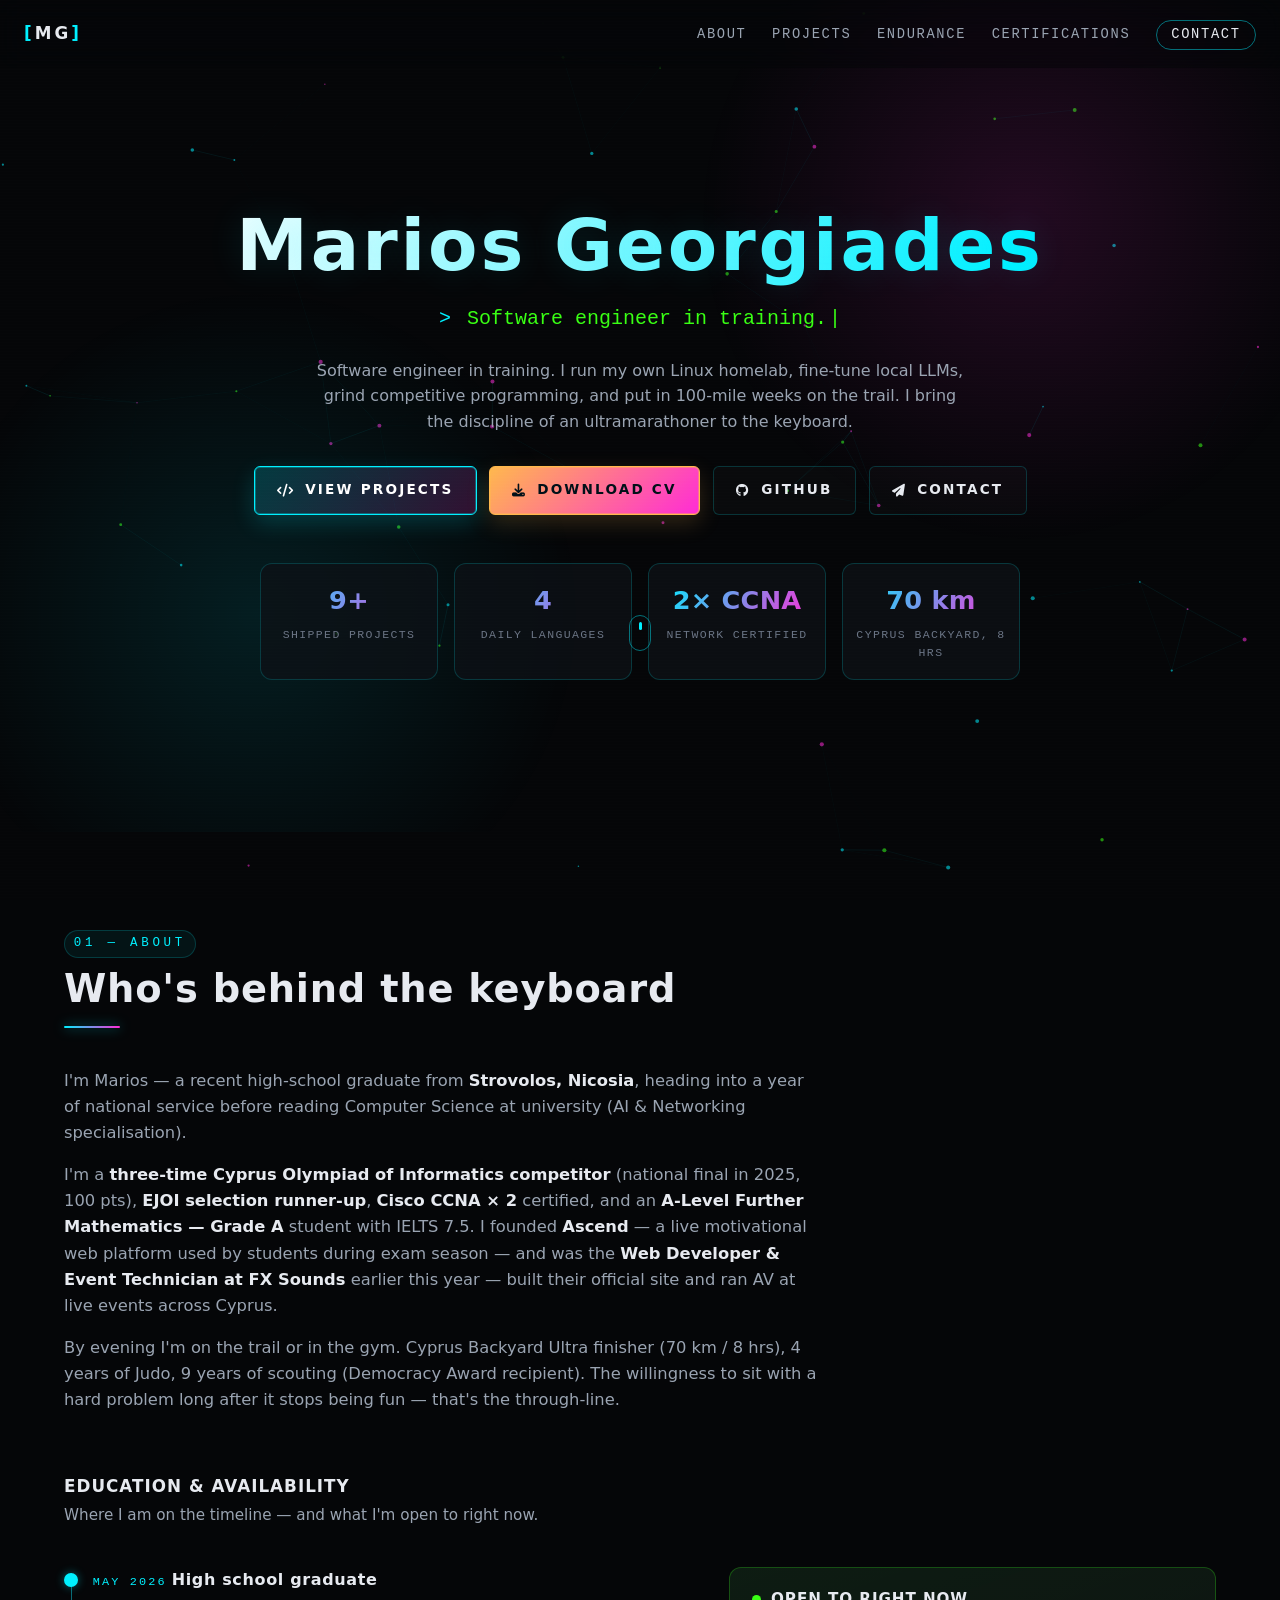
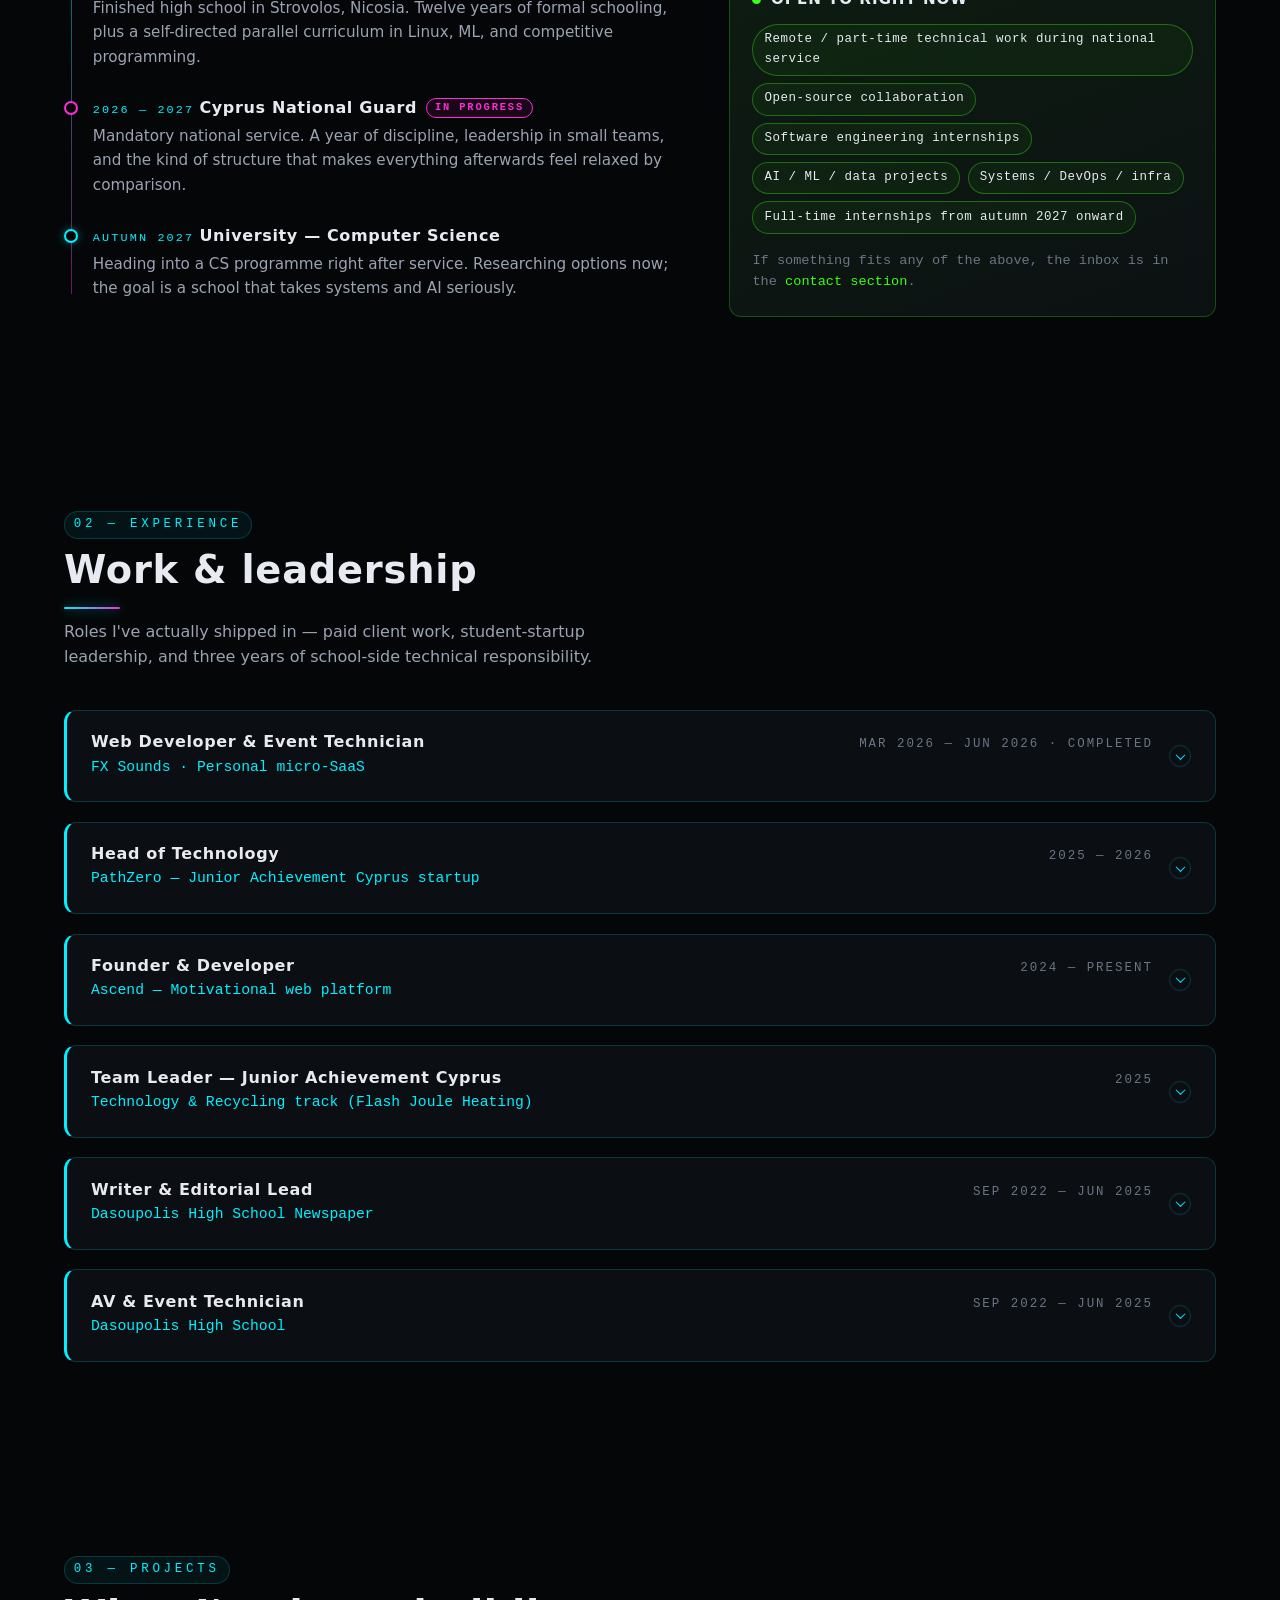
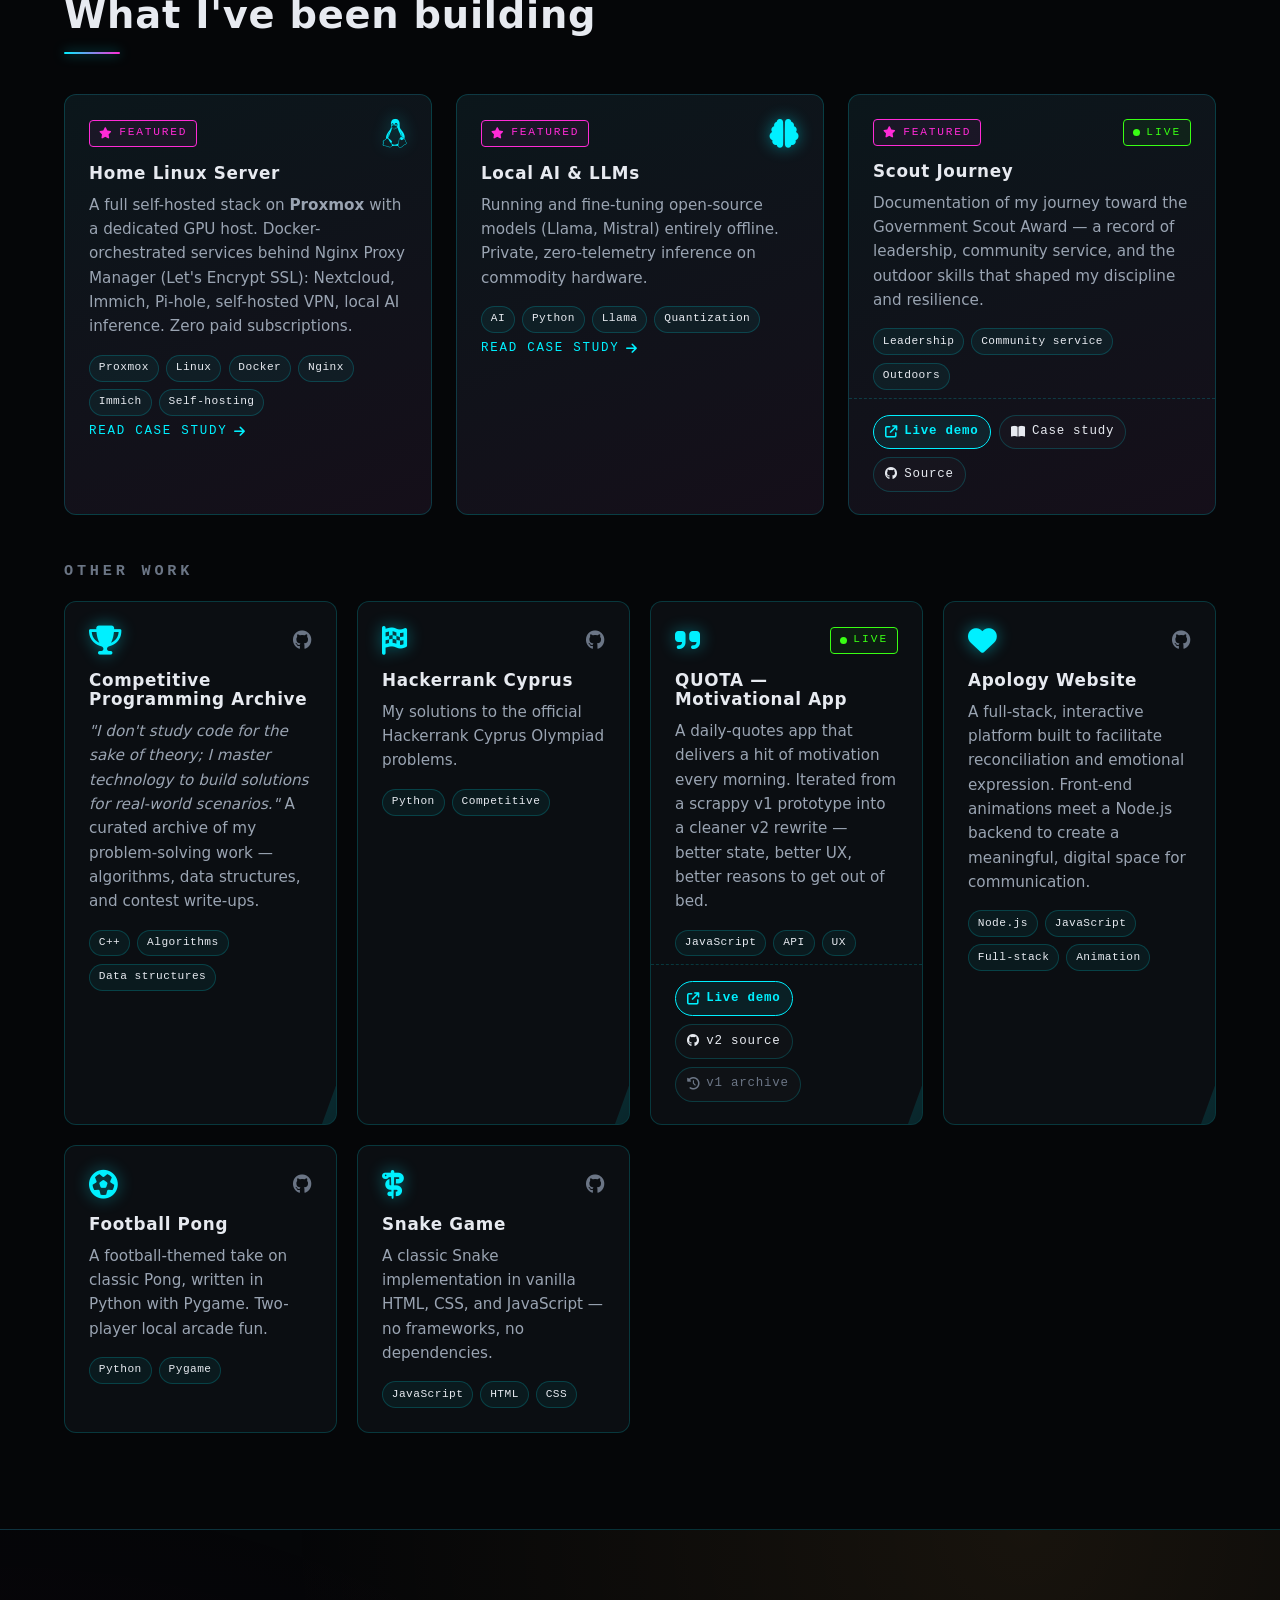
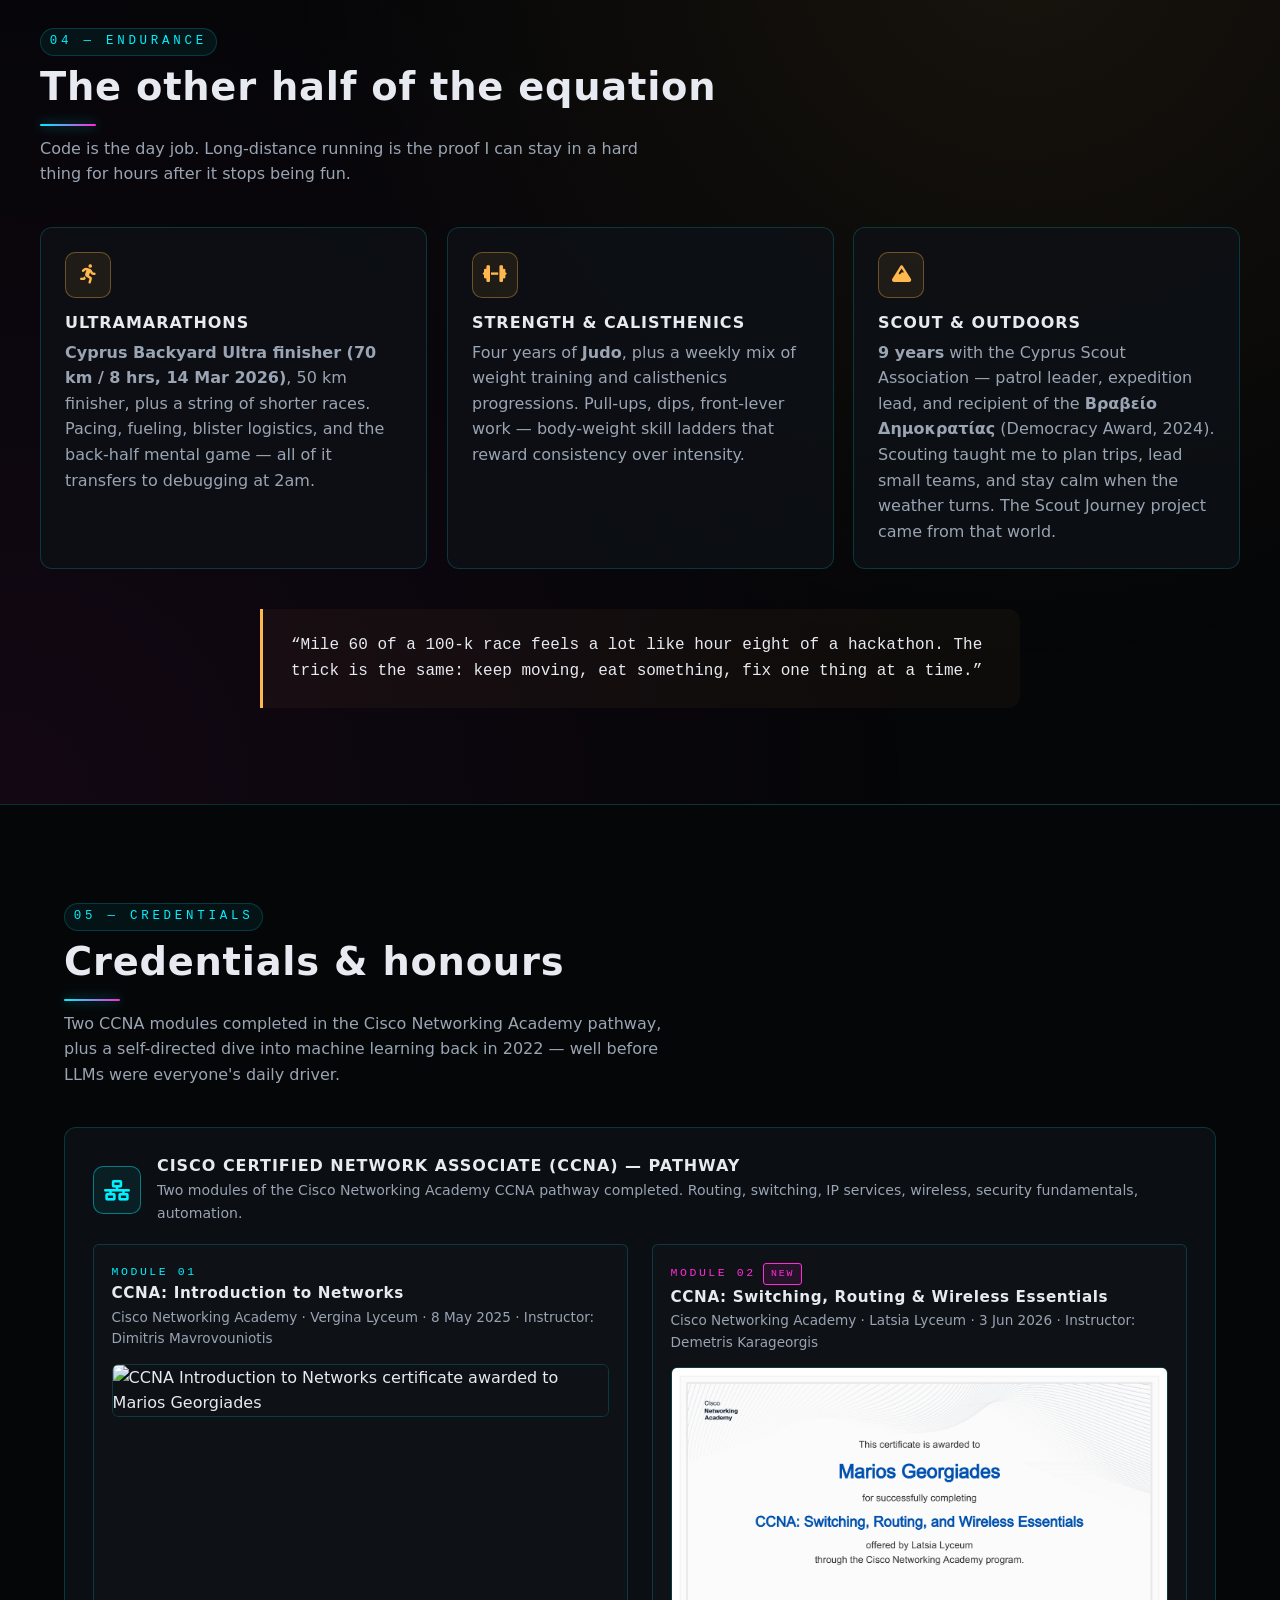
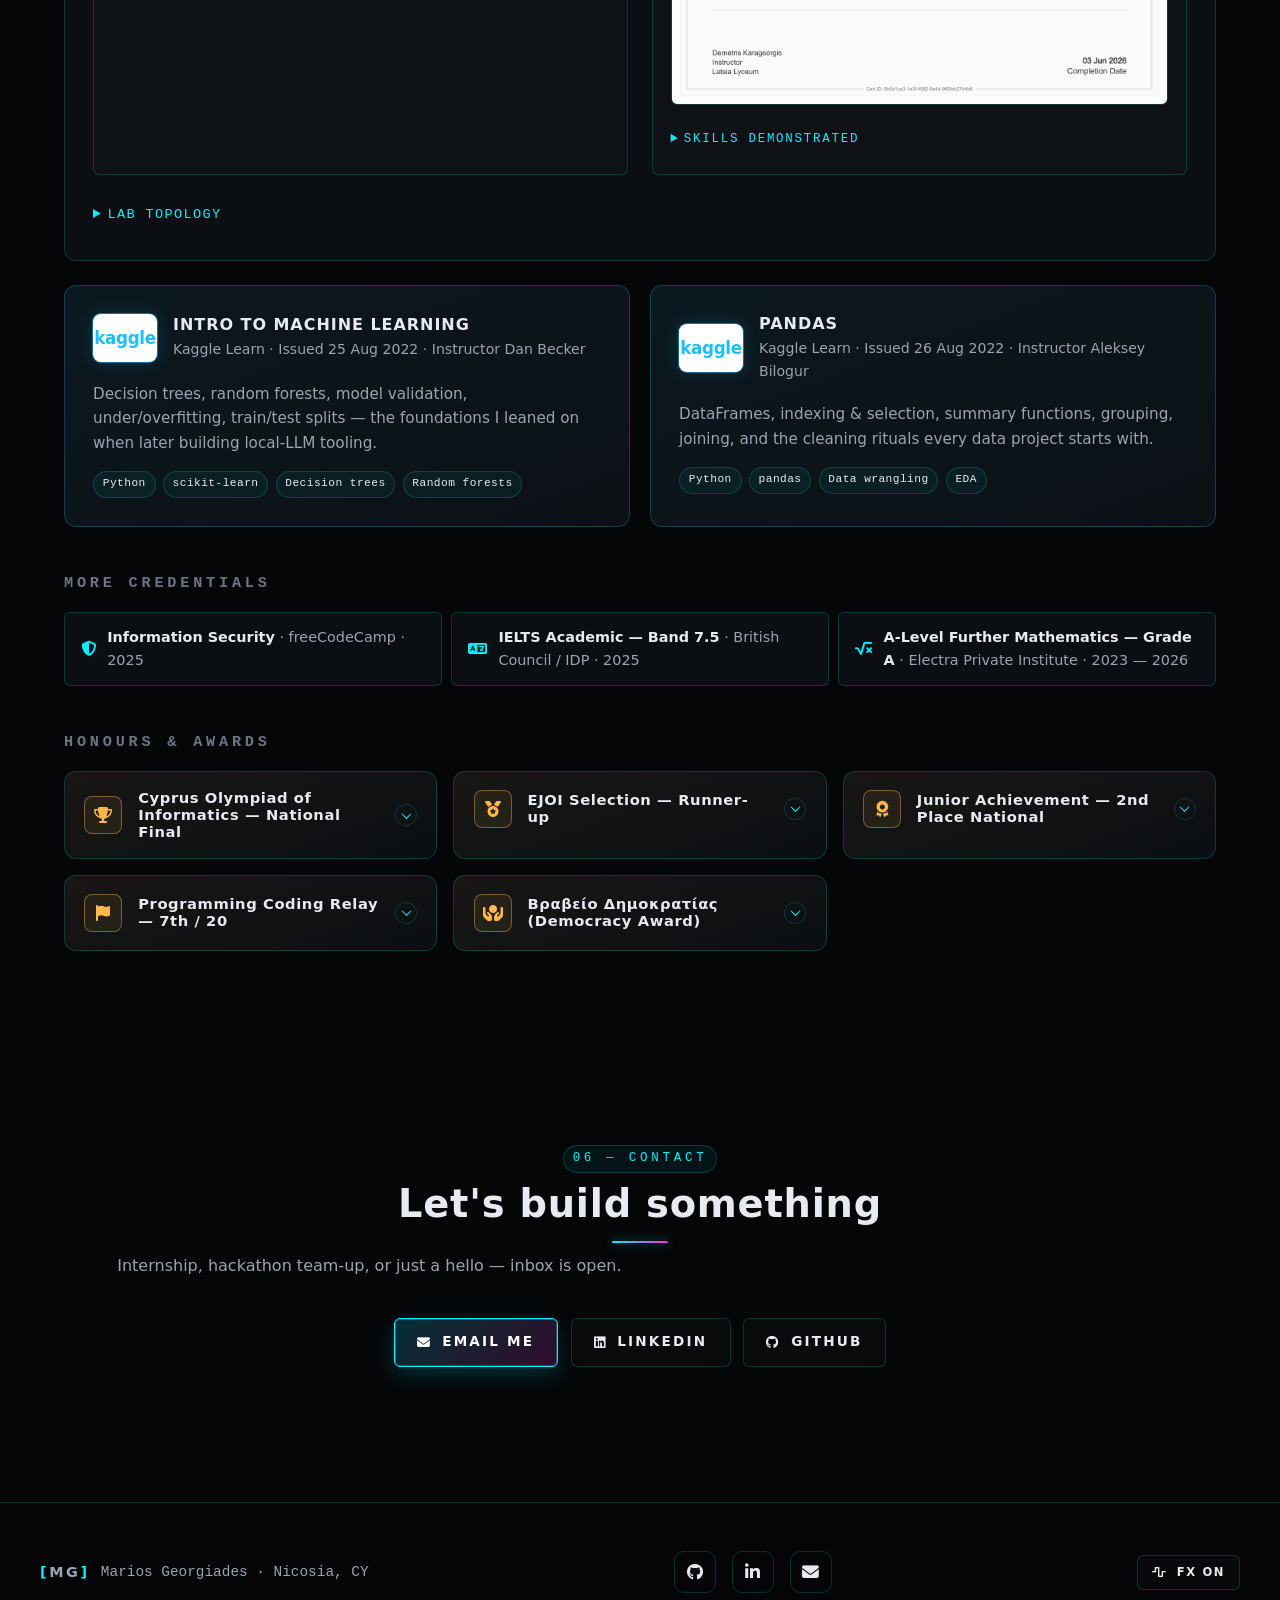
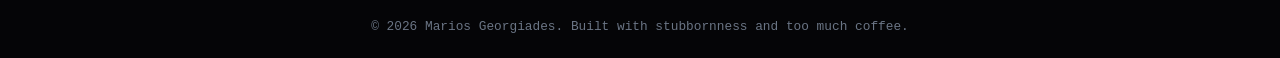
==== commit 47aa8755: "Update website" ====
--- a/index.html
+++ b/index.html
@@ -137,23 +137,12 @@
 				<span class="eyebrow">01 — About</span>
 				<h2>Who's behind the keyboard</h2>
 			</div>
-			<div class="about-grid">
+			<div class="about-grid about-grid--single">
 				<div class="about-copy">
 					<p>I'm Marios — a recent high-school graduate from <strong>Strovolos, Nicosia</strong>, heading into a year of national service before reading Computer Science at university (AI &amp; Networking specialisation).</p>
 					<p>I'm a <strong>three-time Cyprus Olympiad of Informatics competitor</strong> (national final in 2025, 100 pts), <strong>EJOI selection runner-up</strong>, <strong>Cisco CCNA × 2</strong> certified, and an <strong>A-Level Further Mathematics — Grade A</strong> student with IELTS 7.5. I founded <strong>Ascend</strong> — a live motivational web platform used by students during exam season — and was the <strong>Web Developer &amp; Event Technician at FX Sounds</strong> earlier this year — built their official site and ran AV at live events across Cyprus.</p>
 					<p>By evening I'm on the trail or in the gym. Cyprus Backyard Ultra finisher (70 km / 8 hrs), 4 years of Judo, 9 years of scouting (Democracy Award recipient). The willingness to sit with a hard problem long after it stops being fun — that's the through-line.</p>
-				</div>
-				<aside class="about-card" aria-label="Profile snapshot">
-					<pre class="code-stats"><code>{
-  <span class="key">"role"</span>:     <span class="string">"Future Software Engineer"</span>,
-  <span class="key">"location"</span>: <span class="string">"Nicosia, CY"</span>,
-  <span class="key">"focus"</span>:    <span class="string">"AI · Networks · Algorithms"</span>,
-  <span class="key">"now"</span>:      <span class="string">"Open-source &amp; homelab experiments"</span>,
-  <span class="key">"langs"</span>:    <span class="string">"el (native), en (IELTS 7.5)"</span>,
-  <span class="key">"status"</span>:   <span class="string">"Open to remote tech work"</span>
-}</code></pre>
-				</aside>
-			</div>
+				</div>			</div>
 
 			<div class="edu-strip">
 				<header class="edu-strip-header">
--- a/main.css
+++ b/main.css
@@ -2103,3 +2103,10 @@
 	.brand-location { white-space: normal; font-size: 0.82rem; }
 	.brand-mark { font-size: 1rem; }
 }
+
+
+/* About grid when there's only the copy (profile card removed) */
+.about-grid.about-grid--single {
+	grid-template-columns: 1fr;
+	max-width: 760px;
+}
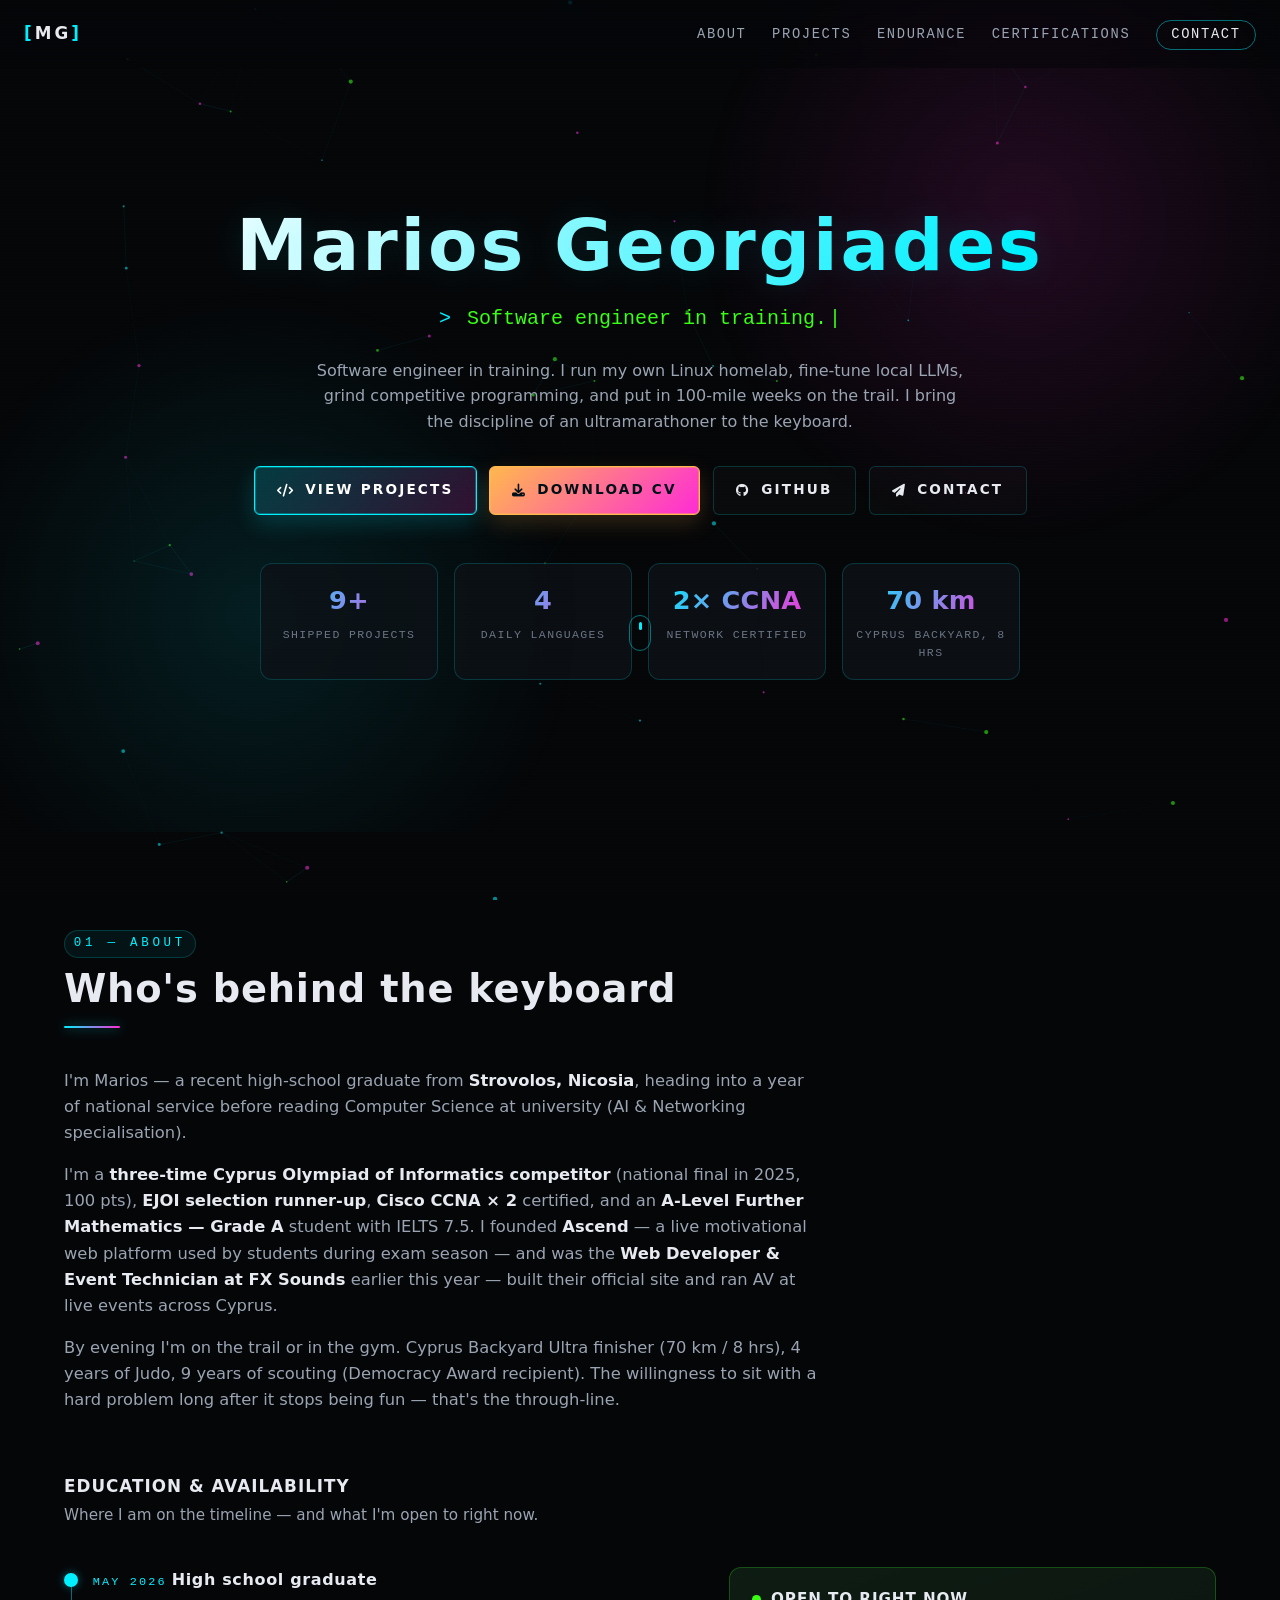
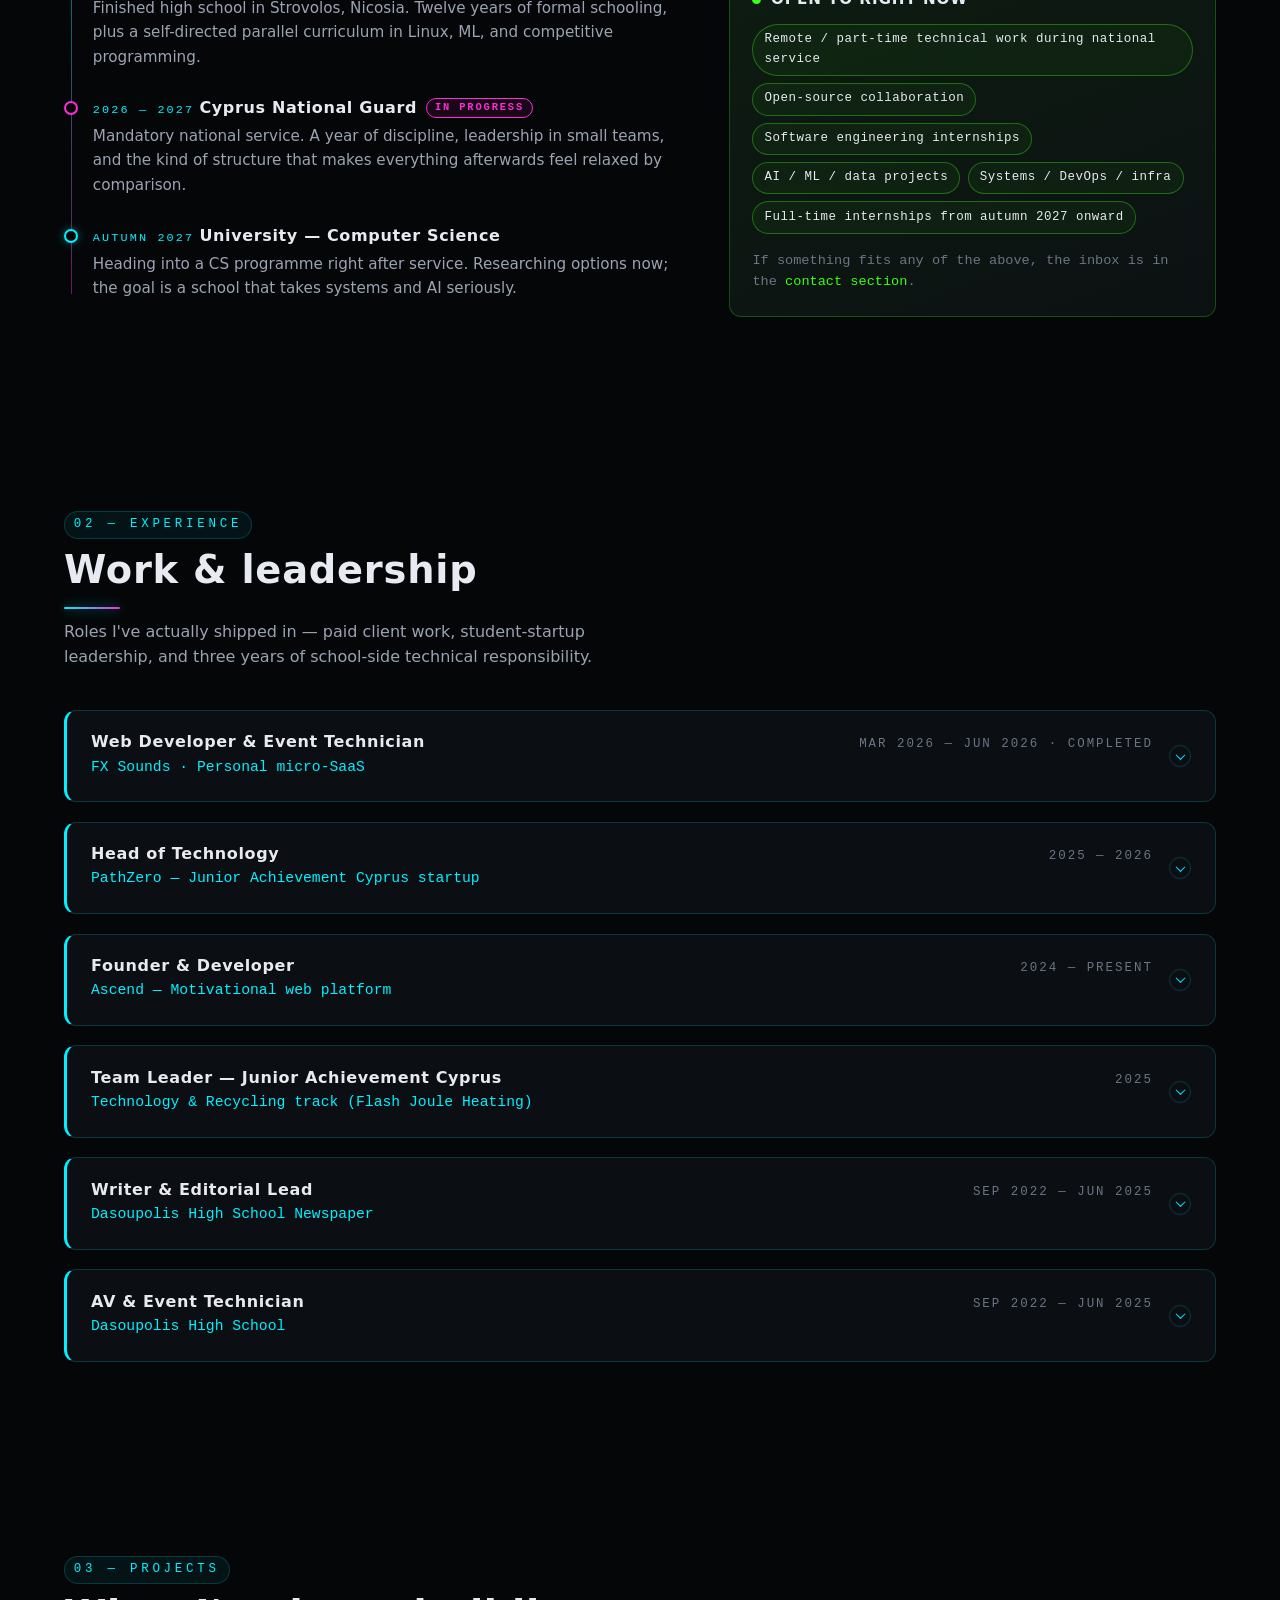
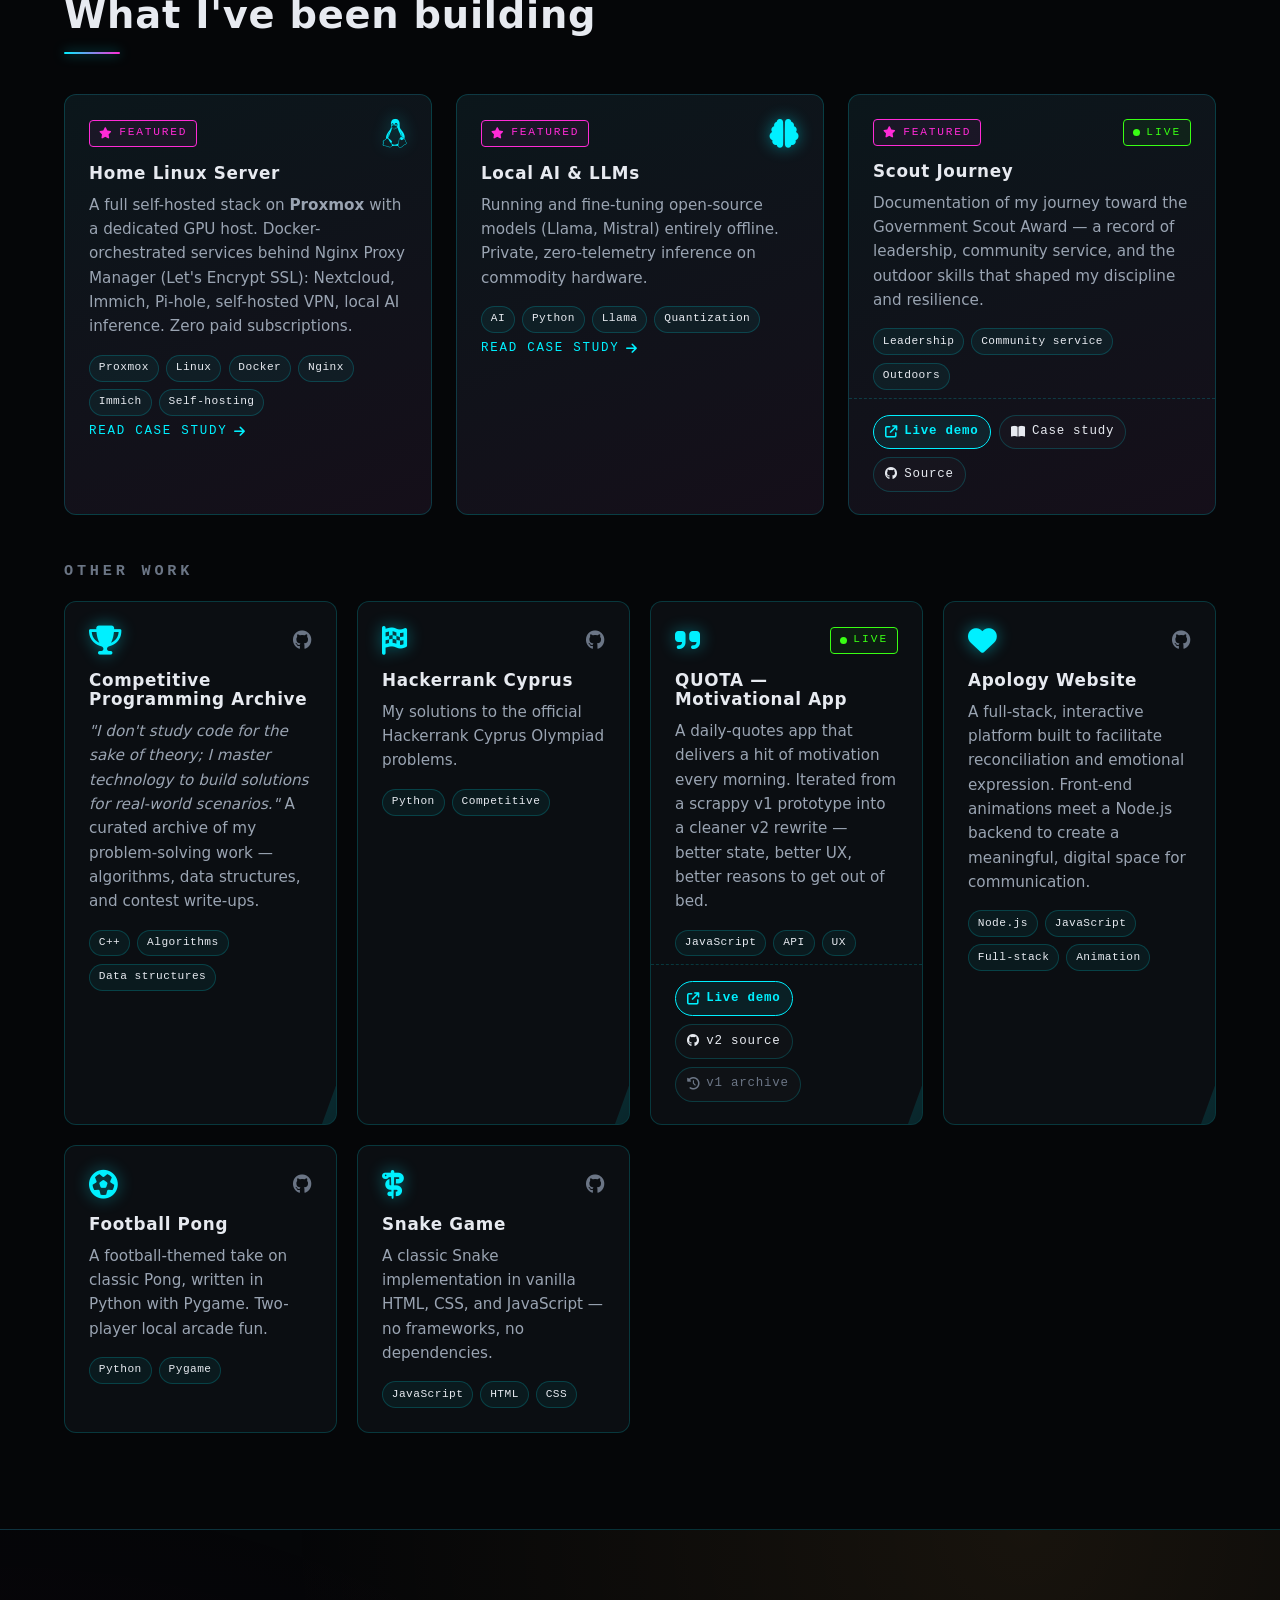
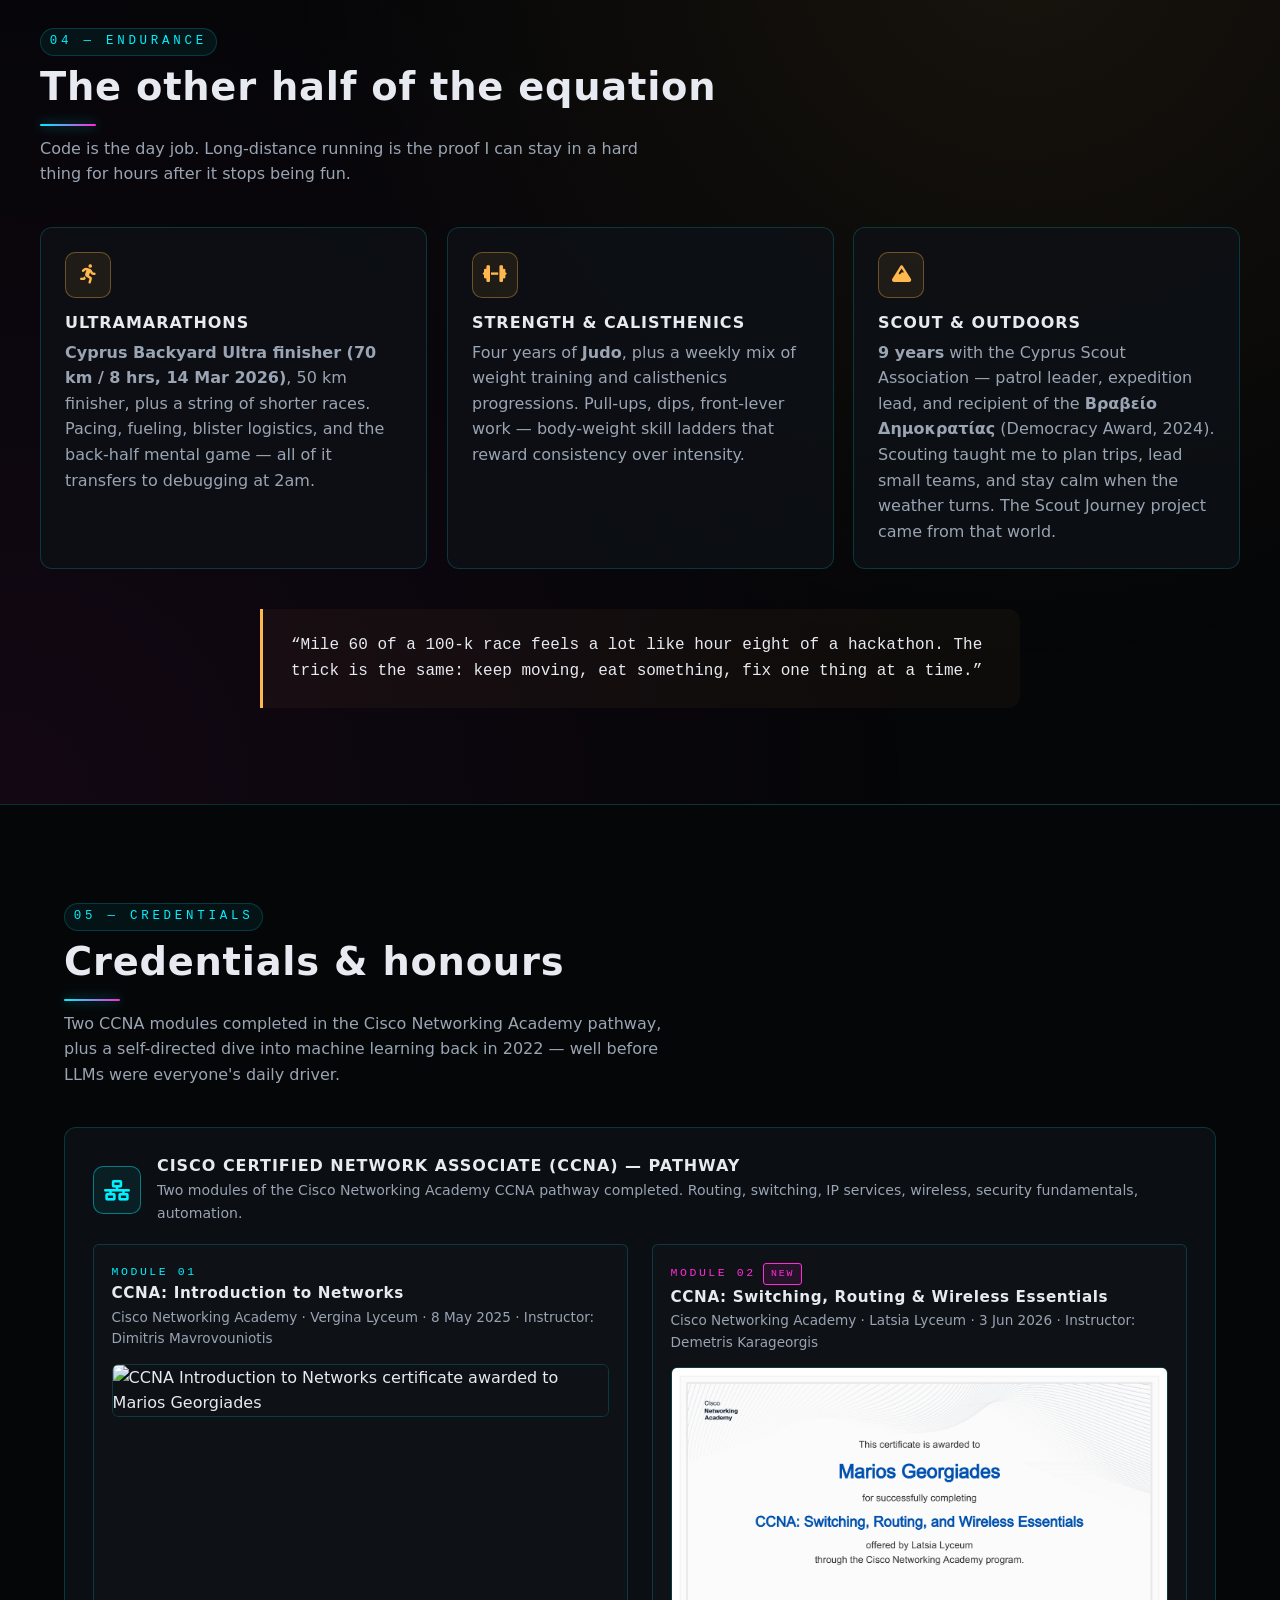
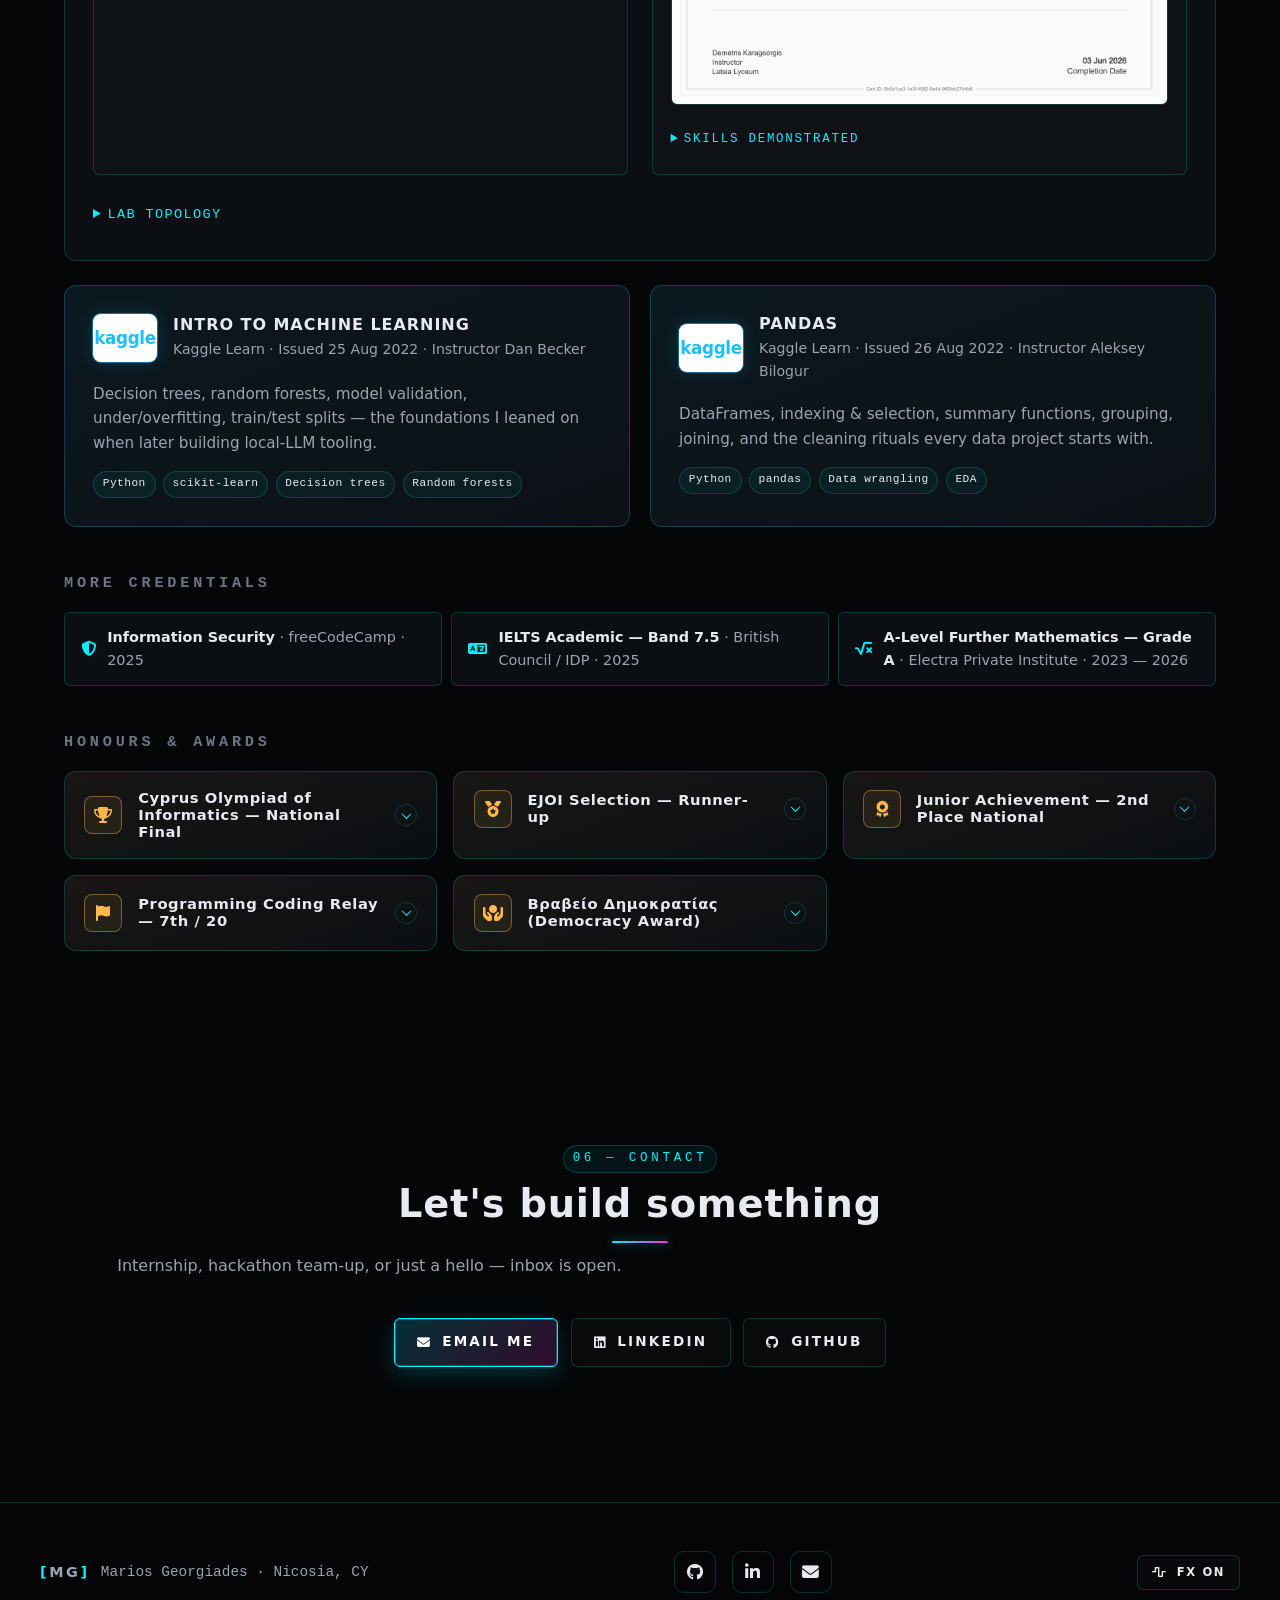
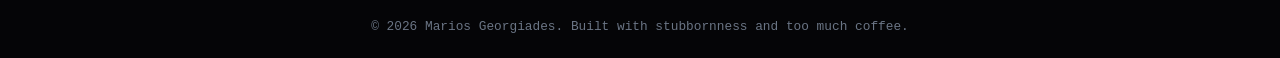
==== commit 1079e0d4: "Update website" ====
--- a/index.html
+++ b/index.html
@@ -41,7 +41,26 @@
 	<link rel="icon" type="image/svg+xml" href="data:image/svg+xml;utf8,%3Csvg%20xmlns=%22http://www.w3.org/2000/svg%22%20viewBox=%220%200%2064%2064%22%3E%3Crect%20width=%2264%22%20height=%2264%22%20rx=%2212%22%20fill=%22%23050608%22/%3E%3Ctext%20x=%2232%22%20y=%2240%22%20text-anchor=%22middle%22%20font-family=%22Orbitron,monospace%22%20font-weight=%22900%22%20font-size=%2226%22%20fill=%22%2300f0ff%22%3EMG%3C/text%3E%3C/svg%3E" />
 </head>
 
-<body class="is-preload">
+<body class="is-preload booting">
+
+	<!-- Boot splash (shows once per session) -->
+	<div id="boot-splash" aria-hidden="true">
+		<div class="boot-inner">
+			<div class="boot-art" aria-hidden="true">
+				<span class="boot-bracket">[</span><span class="boot-mark">MG</span><span class="boot-bracket">]</span>
+			</div>
+			<div class="boot-lines">
+				<p class="boot-line"><span class="boot-status">BOOT</span> MARIOS_OS v3.0.26</p>
+				<p class="boot-line"><span class="boot-status ok">  OK  </span> Loading kernel modules</p>
+				<p class="boot-line"><span class="boot-status ok">  OK  </span> Mounting /projects ... 9 entries</p>
+				<p class="boot-line"><span class="boot-status ok">  OK  </span> Verifying CCNA &times; 2 credentials</p>
+				<p class="boot-line"><span class="boot-status ok">  OK  </span> Establishing GitHub uplink</p>
+				<p class="boot-line"><span class="boot-status ok">  OK  </span> Ultramarathon module: PASS</p>
+				<p class="boot-line boot-prompt">marios@portfolio:~$ <span class="boot-cursor" aria-hidden="true"></span></p>
+			</div>
+			<p class="boot-hint">tap or press any key to skip</p>
+		</div>
+	</div>
 
 	<a href="#main-content" class="skip-link">Skip to content</a>
 
--- a/main.css
+++ b/main.css
@@ -2110,3 +2110,214 @@
 	grid-template-columns: 1fr;
 	max-width: 760px;
 }
+
+
+/* ============================================================
+   Boot splash — first-visit terminal intro
+   ============================================================ */
+body.booting { overflow: hidden; }
+body.booting #topnav, body.booting main, body.booting #footer { opacity: 0; pointer-events: none; }
+
+#boot-splash {
+	position: fixed; inset: 0;
+	z-index: 99999;
+	display: grid; place-items: center;
+	background: #02050a;
+	color: var(--neon-green);
+	font-family: var(--font-mono);
+	padding: 1.5rem;
+	overflow: hidden;
+	animation: boot-in 200ms ease-out 1 both;
+}
+#boot-splash::before {
+	content: "";
+	position: absolute; inset: 0;
+	background:
+		repeating-linear-gradient(to bottom, rgba(57,255,20,0.04) 0 1px, transparent 1px 3px),
+		radial-gradient(circle at 50% 50%, rgba(57,255,20,0.04), transparent 60%);
+	pointer-events: none;
+}
+@keyframes boot-in { from { opacity: 0; } to { opacity: 1; } }
+
+#boot-splash.boot-out {
+	animation: boot-out 500ms cubic-bezier(0.7, 0, 0.85, 0.5) 1 both;
+}
+@keyframes boot-out {
+	0%   { opacity: 1; filter: brightness(1); }
+	30%  { opacity: 1; filter: brightness(1.6); }
+	100% { opacity: 0; filter: brightness(1); transform: scale(1.02); }
+}
+
+#boot-splash.boot-skip { display: none !important; }
+
+.boot-inner {
+	width: 100%;
+	max-width: 560px;
+	position: relative;
+	z-index: 1;
+}
+.boot-art {
+	display: block;
+	font-family: var(--font-display);
+	font-weight: 900;
+	font-size: clamp(2rem, 6vw, 3rem);
+	letter-spacing: 0.22em;
+	color: var(--text);
+	text-align: center;
+	margin-bottom: 1.5rem;
+	text-shadow: 0 0 12px rgba(0, 240, 255, 0.6);
+	animation: boot-pulse 1.6s ease-in-out infinite;
+}
+.boot-bracket { color: var(--neon-cyan); }
+.boot-mark { color: var(--text); }
+@keyframes boot-pulse {
+	0%, 100% { text-shadow: 0 0 12px rgba(0, 240, 255, 0.4); }
+	50%      { text-shadow: 0 0 22px rgba(0, 240, 255, 0.85), 0 0 40px rgba(0, 240, 255, 0.25); }
+}
+
+.boot-lines {
+	display: flex; flex-direction: column;
+	gap: 0.3rem;
+	font-size: clamp(0.78rem, 2vw, 0.95rem);
+	line-height: 1.5;
+}
+.boot-line {
+	opacity: 0;
+	transform: translateX(-6px);
+	animation: boot-line-in 220ms ease-out 1 both;
+}
+.boot-line:nth-child(1) { animation-delay: 100ms; }
+.boot-line:nth-child(2) { animation-delay: 260ms; }
+.boot-line:nth-child(3) { animation-delay: 420ms; }
+.boot-line:nth-child(4) { animation-delay: 580ms; }
+.boot-line:nth-child(5) { animation-delay: 740ms; }
+.boot-line:nth-child(6) { animation-delay: 900ms; }
+.boot-line:nth-child(7) { animation-delay: 1080ms; }
+@keyframes boot-line-in {
+	to { opacity: 1; transform: translateX(0); }
+}
+
+.boot-status {
+	display: inline-block;
+	min-width: 64px;
+	text-align: center;
+	padding: 0 0.4rem;
+	margin-right: 0.6rem;
+	color: var(--neon-amber);
+	border: 1px solid currentColor;
+	border-radius: 3px;
+	font-size: 0.82em;
+}
+.boot-status.ok { color: var(--neon-green); }
+
+.boot-prompt {
+	margin-top: 0.5rem;
+	color: var(--neon-cyan);
+}
+.boot-cursor {
+	display: inline-block;
+	width: 9px; height: 1em;
+	background: var(--neon-cyan);
+	vertical-align: text-bottom;
+	margin-left: 0.2rem;
+	animation: blink 1s steps(2) infinite;
+}
+
+.boot-hint {
+	margin-top: 1.5rem;
+	text-align: center;
+	font-size: 0.72rem;
+	letter-spacing: 0.2em;
+	text-transform: uppercase;
+	color: var(--text-mute);
+	opacity: 0;
+	animation: boot-hint-in 400ms ease-out 1100ms 1 both;
+}
+@keyframes boot-hint-in {
+	to { opacity: 0.8; }
+}
+
+/* Reduced motion / returning visitor: hide entirely (JS handles class) */
+@media (prefers-reduced-motion: reduce) {
+	#boot-splash { display: none !important; }
+	body.booting { overflow: auto; }
+	body.booting #topnav, body.booting main, body.booting #footer { opacity: 1; pointer-events: auto; }
+}
+
+/* Small phones: shrink art */
+@media (max-width: 480px) {
+	.boot-art { font-size: 1.8rem; margin-bottom: 1rem; letter-spacing: 0.18em; }
+	.boot-lines { font-size: 0.78rem; }
+	.boot-status { min-width: 52px; font-size: 0.78em; }
+}
+
+
+/* ============================================================
+   Boot splash — mobile polish
+   ============================================================ */
+
+/* Use dynamic viewport units so iOS Safari address bar doesn't crop the splash */
+#boot-splash {
+	height: 100vh;
+	height: 100dvh;
+	padding-top: env(safe-area-inset-top, 0);
+	padding-bottom: env(safe-area-inset-bottom, 0);
+}
+
+/* Mobile tier — phones */
+@media (max-width: 640px) {
+	#boot-splash { padding: 1rem; }
+	.boot-inner { max-width: 100%; }
+	.boot-art {
+		font-size: clamp(1.6rem, 8vw, 2.2rem);
+		margin-bottom: 1rem;
+		letter-spacing: 0.16em;
+	}
+	.boot-lines {
+		font-size: 0.75rem;
+		line-height: 1.45;
+		gap: 0.22rem;
+	}
+	.boot-status {
+		min-width: 50px;
+		margin-right: 0.45rem;
+		padding: 0 0.3rem;
+		font-size: 0.74em;
+		letter-spacing: 0.04em;
+	}
+	.boot-cursor { width: 8px; }
+	.boot-prompt { font-size: 0.78rem; }
+	.boot-hint {
+		margin-top: 1rem;
+		font-size: 0.65rem;
+		letter-spacing: 0.16em;
+		opacity: 0;
+		animation: boot-hint-in 400ms ease-out 1100ms 1 both;
+	}
+	/* Add a visibly tappable area on mobile so the hint feels interactive */
+	.boot-hint::before {
+		content: "▸ ";
+		color: var(--neon-cyan);
+	}
+}
+
+/* Tiny screens (≤360px) — sub-iPhone-SE width */
+@media (max-width: 360px) {
+	#boot-splash { padding: 0.75rem; }
+	.boot-art { font-size: 1.5rem; letter-spacing: 0.14em; margin-bottom: 0.75rem; }
+	.boot-lines { font-size: 0.7rem; gap: 0.18rem; }
+	.boot-status { min-width: 44px; font-size: 0.72em; margin-right: 0.35rem; }
+	.boot-line { white-space: nowrap; overflow: hidden; text-overflow: ellipsis; }
+}
+
+/* Make the entire splash a clear tap target on touch */
+@media (hover: none) and (pointer: coarse) {
+	#boot-splash { cursor: pointer; }
+	.boot-hint { font-size: 0.7rem; opacity: 0.9 !important; }
+}
+
+/* Safety: if JS is disabled, hide splash so site is usable */
+html.no-js #boot-splash,
+body.no-js #boot-splash { display: none !important; }
+body.no-js.booting { overflow: auto; }
+body.no-js.booting #topnav, body.no-js.booting main, body.no-js.booting #footer { opacity: 1; pointer-events: auto; }
